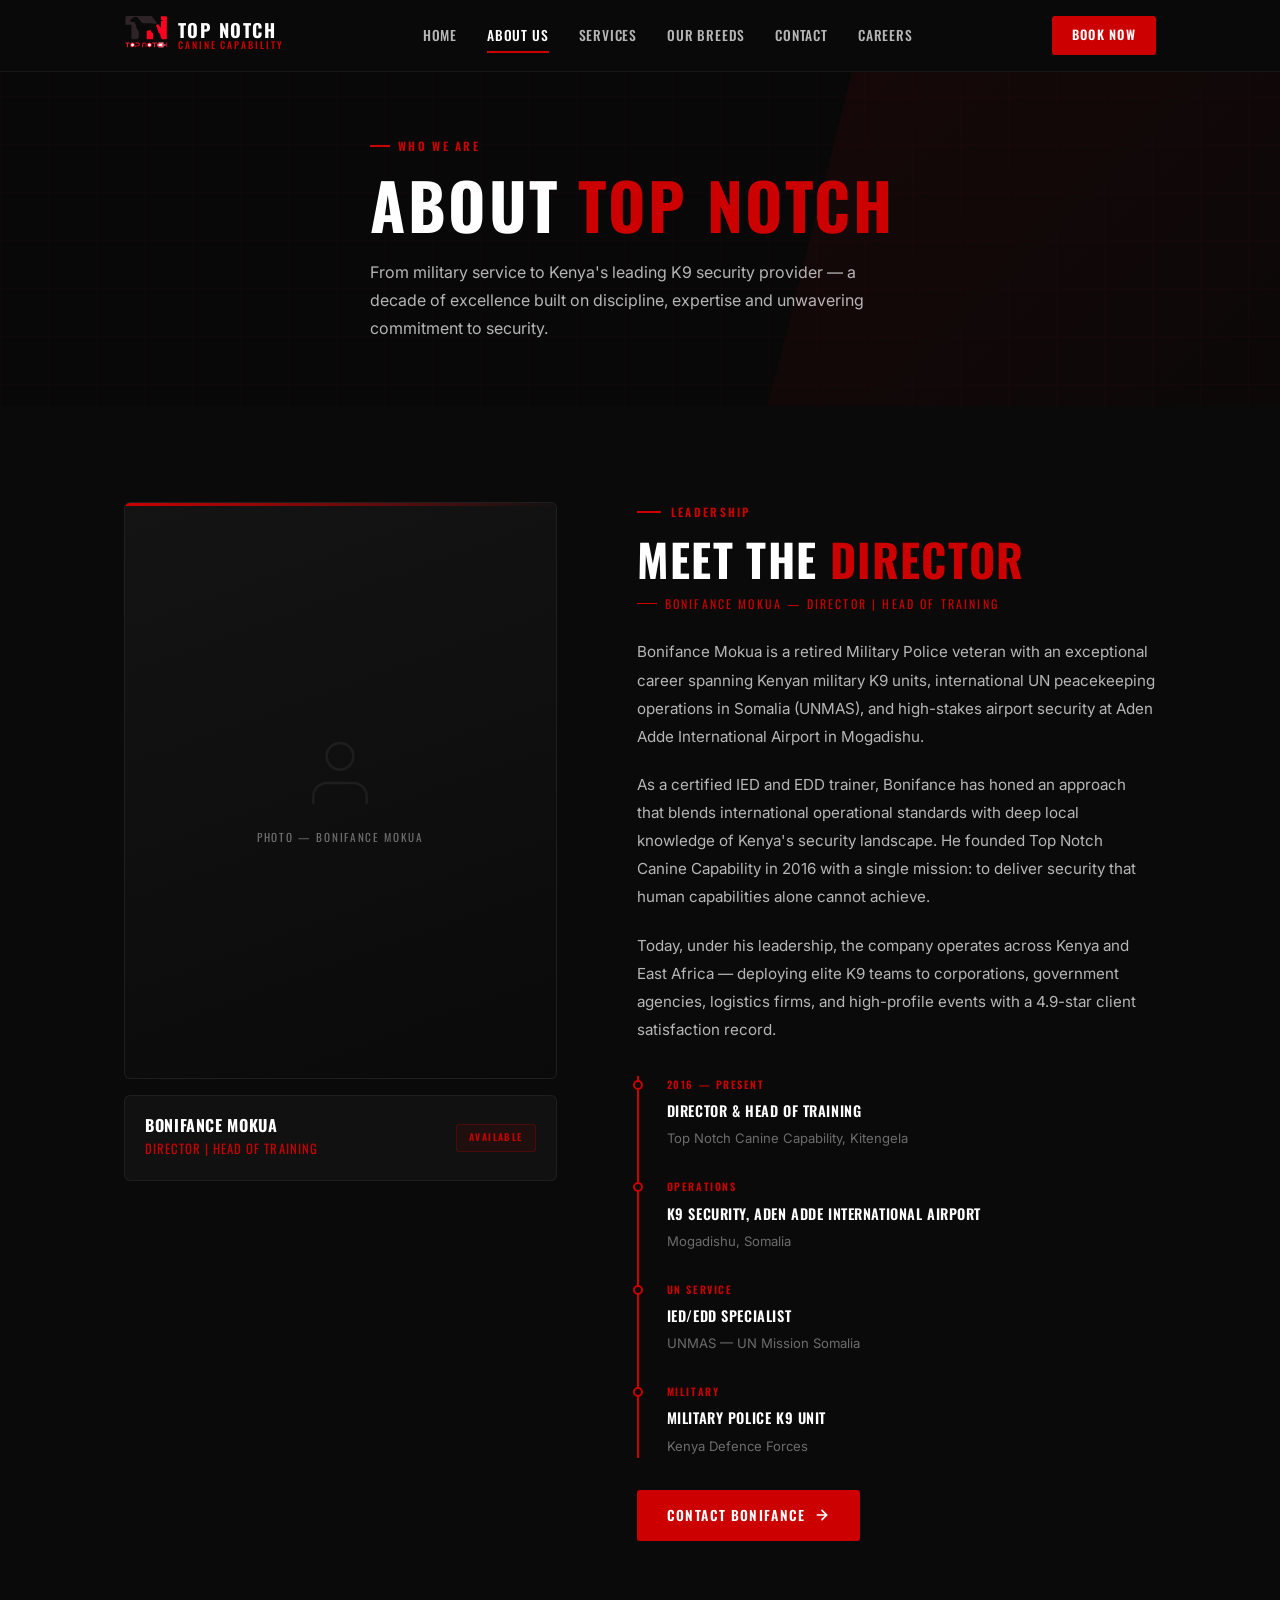
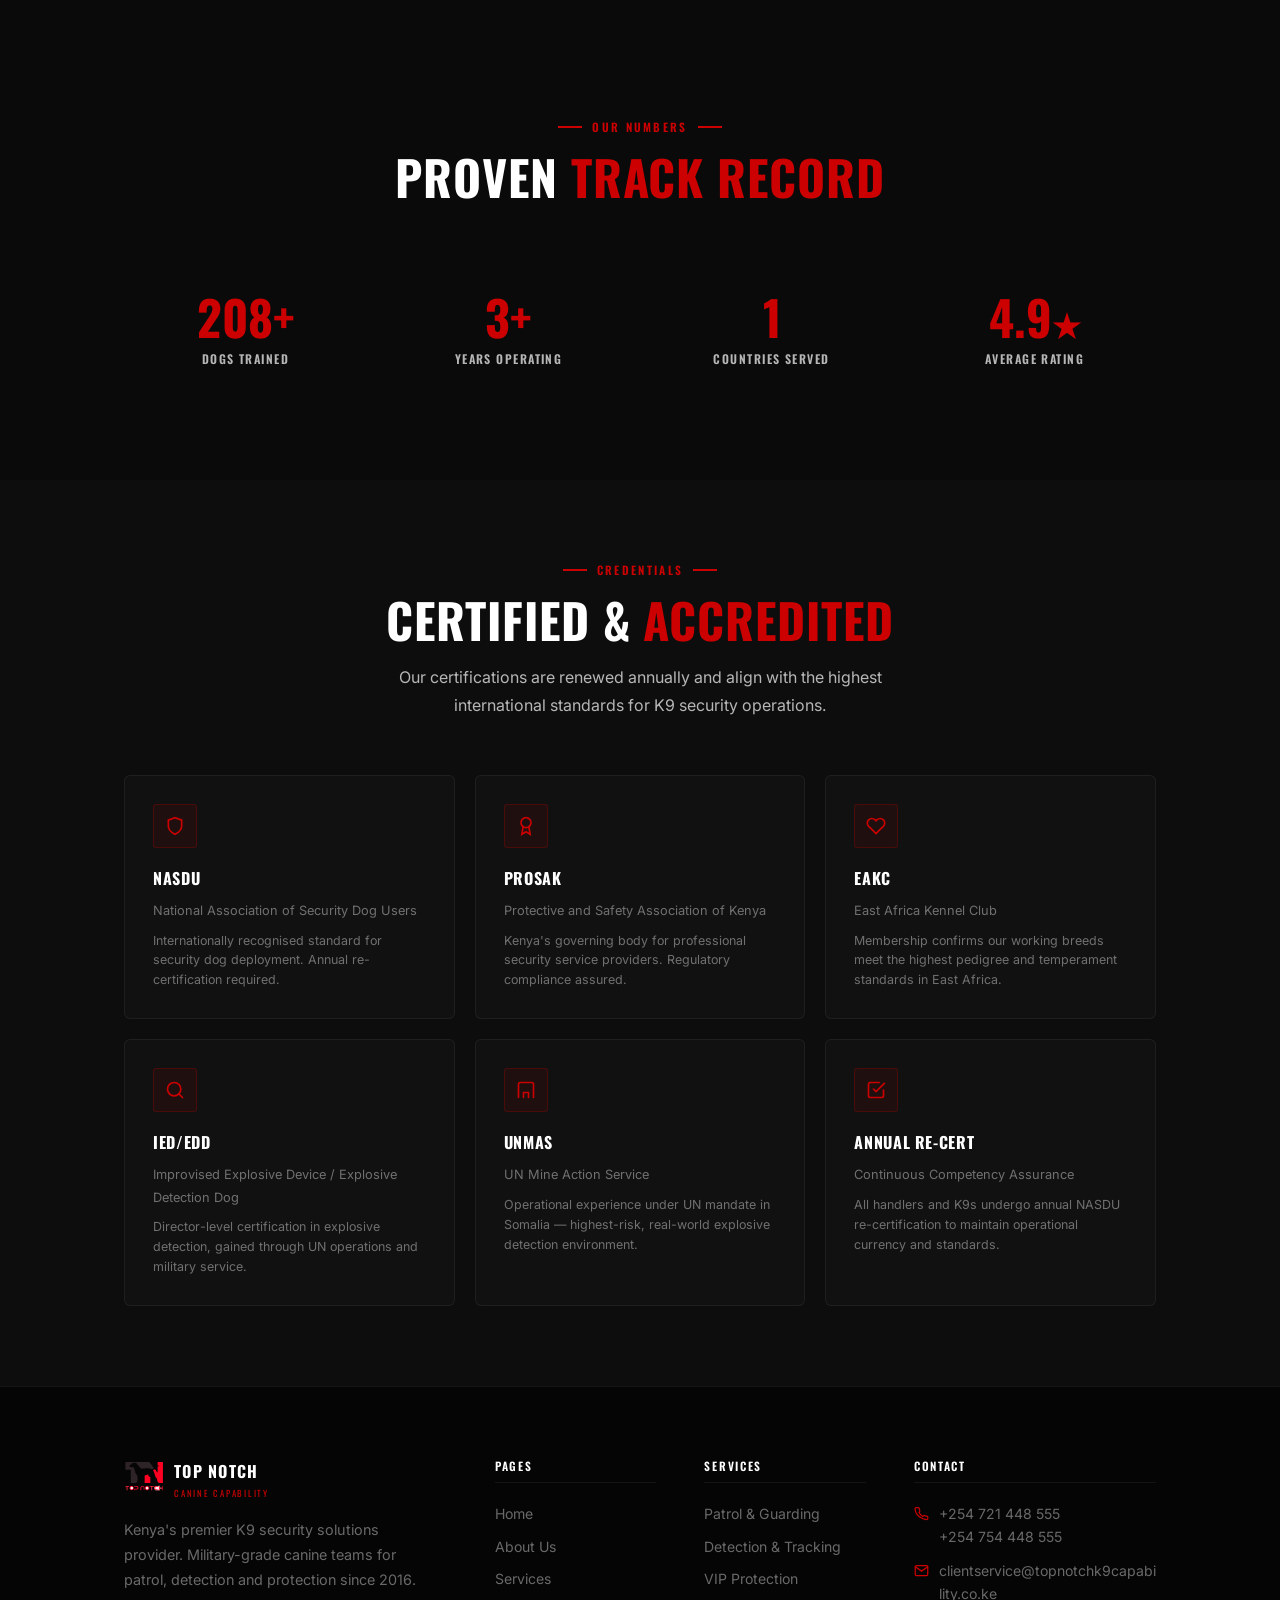
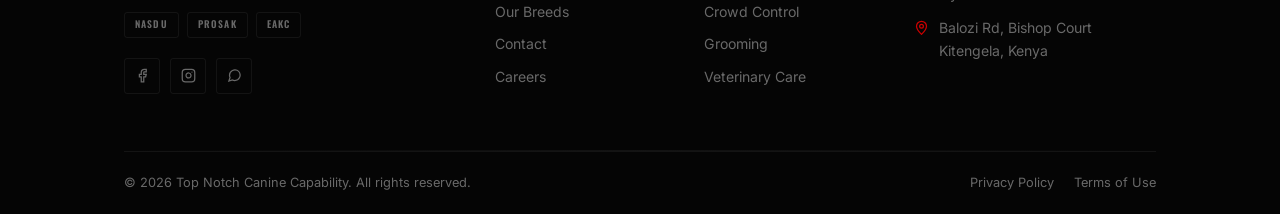
==== about.html @ b7a571bf "Replace placeholder inline SVG logo with real logo.svg across all pages Swapped the hand-drawn K9 ha" ====
<!DOCTYPE html>
<html lang="en">
<head>
  <meta charset="UTF-8"/>
  <meta name="viewport" content="width=device-width, initial-scale=1.0"/>
  <meta name="description" content="About Top Notch Canine Capability — Meet Director Bonifance Mokua, our military-grade certifications, and our journey since 2016."/>
  <title>About Us | Top Notch Canine Capability</title>
  <link rel="stylesheet" href="css/style.css"/>
  <style>
    /* ── About page styles ─────────────────── */
    .about-full { padding: 96px 0; background: var(--bg); }
    .about-full-grid { display: grid; grid-template-columns: 1fr 1.2fr; gap: 80px; align-items: start; }
    .bio-img {
      position: sticky; top: calc(var(--nav-h) + 24px);
    }
    .bio-img-frame {
      aspect-ratio: 3/4; background: var(--bg-card);
      border: 1px solid var(--white-10); border-radius: var(--radius-md);
      overflow: hidden; position: relative;
    }
    .bio-img-frame::before {
      content: '';
      position: absolute; top: 0; left: 0; right: 0; height: 3px;
      background: linear-gradient(90deg, var(--red), transparent);
    }
    .bio-img-placeholder {
      width: 100%; height: 100%;
      display: flex; flex-direction: column; align-items: center; justify-content: center;
      gap: 16px; background: linear-gradient(160deg, #141414, #0a0a0a);
    }
    .bio-img-placeholder svg { width: 80px; height: 80px; stroke: var(--white-10); }
    .bio-img-placeholder span { font-family: var(--font-heading); font-size: 0.7rem; letter-spacing: 0.15em; text-transform: uppercase; color: var(--white-40); }
    .bio-name-card {
      background: var(--bg-card); border: 1px solid var(--white-10);
      border-radius: var(--radius-md); padding: 20px; margin-top: 16px;
      display: flex; align-items: center; justify-content: space-between; gap: 12px;
    }
    .bio-name-card h3 { font-family: var(--font-heading); font-size: 1rem; font-weight: 700; letter-spacing: 0.04em; text-transform: uppercase; color: var(--white); }
    .bio-name-card p { font-size: 0.8rem; color: var(--red); margin-top: 4px; font-family: var(--font-heading); letter-spacing: 0.08em; text-transform: uppercase; }
    .bio-name-card .badge-red { font-size: 0.6rem; }

    .bio-content { space-y: 8; }
    .bio-content h2 { font-family: var(--font-heading); font-size: clamp(2rem, 3.5vw, 2.8rem); font-weight: 700; text-transform: uppercase; letter-spacing: 0.03em; color: var(--white); margin-bottom: 8px; }
    .bio-content h2 span { color: var(--red); }
    .bio-content .role { font-family: var(--font-heading); font-size: 0.75rem; letter-spacing: 0.18em; text-transform: uppercase; color: var(--red); margin-bottom: 24px; display: flex; align-items: center; gap: 8px; }
    .bio-content .role::before { content: ''; width: 20px; height: 1px; background: var(--red); display: block; }
    .bio-para { color: var(--white-70); line-height: 1.85; margin-bottom: 20px; font-size: 0.95rem; }

    .exp-timeline { margin: 32px 0; border-left: 2px solid var(--red); padding-left: 28px; }
    .exp-item { position: relative; margin-bottom: 28px; }
    .exp-item::before {
      content: '';
      position: absolute; left: -34px; top: 4px;
      width: 10px; height: 10px;
      border: 2px solid var(--red); border-radius: 50%;
      background: var(--bg);
    }
    .exp-year { font-family: var(--font-heading); font-size: 0.65rem; font-weight: 600; letter-spacing: 0.15em; text-transform: uppercase; color: var(--red); margin-bottom: 4px; }
    .exp-title { font-family: var(--font-heading); font-size: 0.9rem; font-weight: 600; letter-spacing: 0.04em; text-transform: uppercase; color: var(--white); margin-bottom: 4px; }
    .exp-org { font-size: 0.82rem; color: var(--white-40); }

    .certs-section { padding: 80px 0; background: var(--bg-alt); }
    .certs-grid { display: grid; grid-template-columns: repeat(3, 1fr); gap: 20px; }
    .cert-card {
      background: var(--bg-card); border: 1px solid var(--white-10);
      border-radius: var(--radius-md); padding: 28px;
      transition: border-color var(--transition), transform var(--transition-slow);
    }
    .cert-card:hover { border-color: var(--red-border); transform: translateY(-3px); }
    .cert-icon { width: 44px; height: 44px; background: var(--red-subtle); border: 1px solid var(--red-border); border-radius: var(--radius); display: flex; align-items: center; justify-content: center; margin-bottom: 16px; }
    .cert-icon svg { width: 20px; height: 20px; stroke: var(--red); }
    .cert-name { font-family: var(--font-heading); font-size: 1rem; font-weight: 700; letter-spacing: 0.04em; text-transform: uppercase; color: var(--white); margin-bottom: 8px; }
    .cert-full { font-size: 0.8rem; color: var(--white-40); margin-bottom: 8px; }
    .cert-note { font-size: 0.78rem; color: var(--white-40); line-height: 1.6; }

    .values-section { padding: 80px 0; background: var(--bg); }
    .values-grid { display: grid; grid-template-columns: repeat(4, 1fr); gap: 20px; }
    .value-item { text-align: center; padding: 32px 20px; }
    .value-num { font-family: var(--font-heading); font-size: 3rem; font-weight: 700; color: var(--red); line-height: 1; margin-bottom: 8px; }
    .value-label { font-family: var(--font-heading); font-size: 0.75rem; font-weight: 600; letter-spacing: 0.12em; text-transform: uppercase; color: var(--white-70); }

    @media (max-width: 1024px) {
      .about-full-grid { grid-template-columns: 1fr; gap: 40px; }
      .bio-img { position: static; max-width: 380px; }
      .about-full { padding: 64px 0; }
      .certs-section { padding: 56px 0; }
      .values-section { padding: 56px 0; }
    }
    @media (max-width: 768px) {
      .certs-grid { grid-template-columns: 1fr 1fr; gap: 14px; }
      .values-grid { grid-template-columns: 1fr 1fr; gap: 0; }
      .bio-img { max-width: 100%; }
      .exp-timeline { margin: 24px 0; }
      .bio-content h2 { font-size: clamp(1.6rem, 6vw, 2.2rem); }
    }
    @media (max-width: 640px) {
      .about-full { padding: 48px 0; }
      .certs-grid { grid-template-columns: 1fr; }
      .bio-img-frame { aspect-ratio: 4/3; }
      .bio-name-card { flex-direction: column; align-items: flex-start; gap: 8px; }
    }
    @media (max-width: 480px) {
      .values-grid { grid-template-columns: 1fr 1fr; }
      .value-num { font-size: 2.5rem; }
      .cert-card { padding: 20px; }
      .about-full { padding: 40px 0; }
      .certs-section { padding: 40px 0; }
      .values-section { padding: 40px 0; }
    }
    @media (max-width: 375px) {
      .cert-name { font-size: 0.9rem; }
      .exp-timeline { padding-left: 20px; }
      .exp-item::before { left: -27px; }
    }
  </style>
</head>
<body>

<!-- NAVBAR -->
<nav id="navbar" aria-label="Main navigation">
  <div class="nav-inner">
    <a href="index.html" class="nav-logo" aria-label="Top Notch Canine Capability — Home">
      <img src="images/logo.svg" alt="" aria-hidden="true">
      <div class="logo-text"><span class="top">TOP NOTCH</span><span class="sub">Canine Capability</span></div>
    </a>
    <ul class="nav-links" role="list">
      <li><a href="index.html">Home</a></li>
      <li><a href="about.html" class="active">About Us</a></li>
      <li><a href="services.html">Services</a></li>
      <li><a href="breeds.html">Our Breeds</a></li>
      <li><a href="contact.html">Contact</a></li>
      <li><a href="contact.html#careers">Careers</a></li>
    </ul>
    <a href="contact.html" class="nav-cta">Book Now</a>
    <button id="hamburger" class="nav-hamburger" aria-label="Toggle navigation" aria-expanded="false" aria-controls="mobile-menu"><span></span><span></span><span></span></button>
  </div>
</nav>
<nav id="mobile-menu" class="nav-mobile" aria-label="Mobile navigation">
  <a href="index.html">Home</a>
  <a href="about.html">About Us</a>
  <a href="services.html">Services</a>
  <a href="breeds.html">Our Breeds</a>
  <a href="contact.html">Contact</a>
  <a href="contact.html#careers">Careers</a>
  <a href="contact.html" class="nav-cta">Book Now</a>
</nav>

<!-- PAGE HERO -->
<section class="page-hero" aria-label="About page hero">
  <div class="hero-slash" aria-hidden="true"></div>
  <div class="container page-hero-inner">
    <p class="page-hero-label">Who We Are</p>
    <h1>About <span>Top Notch</span></h1>
    <p class="page-hero-desc">From military service to Kenya's leading K9 security provider — a decade of excellence built on discipline, expertise and unwavering commitment to security.</p>
  </div>
</section>

<!-- LEADERSHIP BIO -->
<section class="about-full" aria-label="Leadership profile">
  <div class="container">
    <div class="about-full-grid">
      <div class="bio-img reveal-left">
        <div class="bio-img-frame">
          <img src="images/founder-portrait.jpg" alt="Bonifance Mokua, Director and Head of Training — Top Notch Canine Capability" class="site-photo" loading="eager" onload="this.classList.add('loaded')" onerror="this.style.display='none'">
          <div class="bio-img-placeholder" role="img" aria-label="Bonifance Mokua, Director and Head of Training">
            <svg viewBox="0 0 24 24" fill="none" stroke-width="0.8" stroke-linecap="round"><path d="M20 21v-2a4 4 0 0 0-4-4H8a4 4 0 0 0-4 4v2"/><circle cx="12" cy="7" r="4"/></svg>
            <span>Photo — Bonifance Mokua</span>
          </div>
        </div>
        <div class="bio-name-card">
          <div>
            <h3>Bonifance Mokua</h3>
            <p>Director | Head of Training</p>
          </div>
          <span class="badge badge-red">Available</span>
        </div>
      </div>

      <div class="bio-content reveal-right">
        <p class="section-label">Leadership</p>
        <h2>Meet the <span>Director</span></h2>
        <p class="role">Bonifance Mokua — Director | Head of Training</p>

        <p class="bio-para">
          Bonifance Mokua is a retired Military Police veteran with an exceptional career spanning Kenyan military K9 units, international UN peacekeeping operations in Somalia (UNMAS), and high-stakes airport security at Aden Adde International Airport in Mogadishu.
        </p>
        <p class="bio-para">
          As a certified IED and EDD trainer, Bonifance has honed an approach that blends international operational standards with deep local knowledge of Kenya's security landscape. He founded Top Notch Canine Capability in 2016 with a single mission: to deliver security that human capabilities alone cannot achieve.
        </p>
        <p class="bio-para">
          Today, under his leadership, the company operates across Kenya and East Africa — deploying elite K9 teams to corporations, government agencies, logistics firms, and high-profile events with a 4.9-star client satisfaction record.
        </p>

        <div class="exp-timeline" aria-label="Career timeline">
          <div class="exp-item">
            <p class="exp-year">2016 — Present</p>
            <p class="exp-title">Director & Head of Training</p>
            <p class="exp-org">Top Notch Canine Capability, Kitengela</p>
          </div>
          <div class="exp-item">
            <p class="exp-year">Operations</p>
            <p class="exp-title">K9 Security, Aden Adde International Airport</p>
            <p class="exp-org">Mogadishu, Somalia</p>
          </div>
          <div class="exp-item">
            <p class="exp-year">UN Service</p>
            <p class="exp-title">IED/EDD Specialist</p>
            <p class="exp-org">UNMAS — UN Mission Somalia</p>
          </div>
          <div class="exp-item">
            <p class="exp-year">Military</p>
            <p class="exp-title">Military Police K9 Unit</p>
            <p class="exp-org">Kenya Defence Forces</p>
          </div>
        </div>

        <a href="contact.html" class="btn btn-primary">
          Contact Bonifance
          <svg width="16" height="16" viewBox="0 0 24 24" fill="none" stroke="currentColor" stroke-width="2.5" stroke-linecap="round" aria-hidden="true"><path d="M5 12h14M12 5l7 7-7 7"/></svg>
        </a>
      </div>
    </div>
  </div>
</section>

<!-- VALUES / QUICK STATS -->
<section class="values-section" aria-label="Company values">
  <div class="container">
    <div class="section-header centered reveal">
      <p class="section-label">Our Numbers</p>
      <h2 class="section-title">Proven <span>Track Record</span></h2>
    </div>
    <div class="values-grid">
      <div class="value-item reveal delay-1">
        <div class="value-num" data-count="500" data-suffix="+">500+</div>
        <div class="value-label">Dogs Trained</div>
      </div>
      <div class="value-item reveal delay-2">
        <div class="value-num" data-count="8" data-suffix="+">8+</div>
        <div class="value-label">Years Operating</div>
      </div>
      <div class="value-item reveal delay-3">
        <div class="value-num" data-count="3">3</div>
        <div class="value-label">Countries Served</div>
      </div>
      <div class="value-item reveal delay-4">
        <div class="value-num">4.9<span style="font-size:2rem;">★</span></div>
        <div class="value-label">Average Rating</div>
      </div>
    </div>
  </div>
</section>

<!-- CERTIFICATIONS -->
<section class="certs-section" aria-label="Certifications and memberships">
  <div class="container">
    <div class="section-header centered reveal">
      <p class="section-label">Credentials</p>
      <h2 class="section-title">Certified & <span>Accredited</span></h2>
      <p class="section-desc">Our certifications are renewed annually and align with the highest international standards for K9 security operations.</p>
    </div>

    <div class="certs-grid">
      <div class="cert-card reveal delay-1">
        <div class="cert-icon" aria-hidden="true"><svg viewBox="0 0 24 24" fill="none" stroke-width="2" stroke-linecap="round"><path d="M12 22s8-4 8-10V5l-8-3-8 3v7c0 6 8 10 8 10z"/></svg></div>
        <p class="cert-name">NASDU</p>
        <p class="cert-full">National Association of Security Dog Users</p>
        <p class="cert-note">Internationally recognised standard for security dog deployment. Annual re-certification required.</p>
      </div>
      <div class="cert-card reveal delay-2">
        <div class="cert-icon" aria-hidden="true"><svg viewBox="0 0 24 24" fill="none" stroke-width="2" stroke-linecap="round"><circle cx="12" cy="8" r="6"/><path d="M15.477 12.89L17 22l-5-3-5 3 1.523-9.11"/></svg></div>
        <p class="cert-name">PROSAK</p>
        <p class="cert-full">Protective and Safety Association of Kenya</p>
        <p class="cert-note">Kenya's governing body for professional security service providers. Regulatory compliance assured.</p>
      </div>
      <div class="cert-card reveal delay-3">
        <div class="cert-icon" aria-hidden="true"><svg viewBox="0 0 24 24" fill="none" stroke-width="2" stroke-linecap="round"><path d="M20.84 4.61a5.5 5.5 0 0 0-7.78 0L12 5.67l-1.06-1.06a5.5 5.5 0 0 0-7.78 7.78l1.06 1.06L12 21.23l7.78-7.78 1.06-1.06a5.5 5.5 0 0 0 0-7.78z"/></svg></div>
        <p class="cert-name">EAKC</p>
        <p class="cert-full">East Africa Kennel Club</p>
        <p class="cert-note">Membership confirms our working breeds meet the highest pedigree and temperament standards in East Africa.</p>
      </div>
      <div class="cert-card reveal delay-1">
        <div class="cert-icon" aria-hidden="true"><svg viewBox="0 0 24 24" fill="none" stroke-width="2" stroke-linecap="round"><circle cx="11" cy="11" r="8"/><line x1="21" y1="21" x2="16.65" y2="16.65"/></svg></div>
        <p class="cert-name">IED/EDD</p>
        <p class="cert-full">Improvised Explosive Device / Explosive Detection Dog</p>
        <p class="cert-note">Director-level certification in explosive detection, gained through UN operations and military service.</p>
      </div>
      <div class="cert-card reveal delay-2">
        <div class="cert-icon" aria-hidden="true"><svg viewBox="0 0 24 24" fill="none" stroke-width="2" stroke-linecap="round"><path d="M3 21V5a2 2 0 0 1 2-2h14a2 2 0 0 1 2 2v16"/><path d="M9 21v-6h6v6"/></svg></div>
        <p class="cert-name">UNMAS</p>
        <p class="cert-full">UN Mine Action Service</p>
        <p class="cert-note">Operational experience under UN mandate in Somalia — highest-risk, real-world explosive detection environment.</p>
      </div>
      <div class="cert-card reveal delay-3">
        <div class="cert-icon" aria-hidden="true"><svg viewBox="0 0 24 24" fill="none" stroke-width="2" stroke-linecap="round"><polyline points="9 11 12 14 22 4"/><path d="M21 12v7a2 2 0 0 1-2 2H5a2 2 0 0 1-2-2V5a2 2 0 0 1 2-2h11"/></svg></div>
        <p class="cert-name">Annual Re-cert</p>
        <p class="cert-full">Continuous Competency Assurance</p>
        <p class="cert-note">All handlers and K9s undergo annual NASDU re-certification to maintain operational currency and standards.</p>
      </div>
    </div>
  </div>
</section>

<!-- FOOTER -->
<footer id="footer" aria-label="Site footer">
  <div class="container">
    <div class="footer-grid">
      <div class="footer-brand">
        <div class="footer-logo">
          <img src="images/logo.svg" alt="" aria-hidden="true">
          <div class="footer-logo-text"><div class="top">TOP NOTCH</div><div class="sub">Canine Capability</div></div>
        </div>
        <p>Kenya's premier K9 security solutions provider. Military-grade canine teams for patrol, detection and protection since 2016.</p>
        <div class="footer-certs"><span class="footer-cert-badge">NASDU</span><span class="footer-cert-badge">PROSAK</span><span class="footer-cert-badge">EAKC</span></div>
        <div class="footer-socials" aria-label="Social media">
          <a href="#" class="footer-social" aria-label="Facebook"><svg viewBox="0 0 24 24" fill="none" stroke="currentColor" stroke-width="2" stroke-linecap="round" aria-hidden="true"><path d="M18 2h-3a5 5 0 0 0-5 5v3H7v4h3v8h4v-8h3l1-4h-4V7a1 1 0 0 1 1-1h3z"/></svg></a>
          <a href="#" class="footer-social" aria-label="Instagram"><svg viewBox="0 0 24 24" fill="none" stroke="currentColor" stroke-width="2" stroke-linecap="round" aria-hidden="true"><rect x="2" y="2" width="20" height="20" rx="5"/><path d="M16 11.37A4 4 0 1 1 12.63 8 4 4 0 0 1 16 11.37z"/><line x1="17.5" y1="6.5" x2="17.51" y2="6.5"/></svg></a>
          <a href="https://wa.me/254721448555" class="footer-social" aria-label="WhatsApp"><svg viewBox="0 0 24 24" fill="none" stroke="currentColor" stroke-width="2" stroke-linecap="round" aria-hidden="true"><path d="M21 11.5a8.38 8.38 0 0 1-.9 3.8 8.5 8.5 0 0 1-7.6 4.7 8.38 8.38 0 0 1-3.8-.9L3 21l1.9-5.7a8.38 8.38 0 0 1-.9-3.8 8.5 8.5 0 0 1 4.7-7.6 8.38 8.38 0 0 1 3.8-.9h.5a8.48 8.48 0 0 1 8 8v.5z"/></svg></a>
        </div>
      </div>
      <div class="footer-col"><h4>Pages</h4><ul><li><a href="index.html">Home</a></li><li><a href="about.html">About Us</a></li><li><a href="services.html">Services</a></li><li><a href="breeds.html">Our Breeds</a></li><li><a href="contact.html">Contact</a></li><li><a href="contact.html#careers">Careers</a></li></ul></div>
      <div class="footer-col"><h4>Services</h4><ul><li><a href="services.html">Patrol & Guarding</a></li><li><a href="services.html">Detection & Tracking</a></li><li><a href="services.html">VIP Protection</a></li><li><a href="services.html">Crowd Control</a></li><li><a href="services.html">Grooming</a></li><li><a href="services.html">Veterinary Care</a></li></ul></div>
      <div class="footer-col"><h4>Contact</h4>
        <div class="footer-contact-item"><svg viewBox="0 0 24 24" fill="none" stroke="currentColor" stroke-width="2" stroke-linecap="round" aria-hidden="true"><path d="M22 16.92v3a2 2 0 0 1-2.18 2 19.79 19.79 0 0 1-8.63-3.07A19.5 19.5 0 0 1 4.69 13.4 19.79 19.79 0 0 1 1.58 4.84a2 2 0 0 1 1.99-2.18h3a2 2 0 0 1 2 1.72c.13.96.36 1.9.68 2.82a2 2 0 0 1-.45 2.11L7.91 10.4a16 16 0 0 0 6.29 6.29l.91-.91a2 2 0 0 1 2.11-.45c.92.32 1.86.55 2.82.68a2 2 0 0 1 1.72 2z"/></svg><span>+254 721 448 555<br>+254 754 448 555</span></div>
        <div class="footer-contact-item"><svg viewBox="0 0 24 24" fill="none" stroke="currentColor" stroke-width="2" stroke-linecap="round" aria-hidden="true"><path d="M4 4h16c1.1 0 2 .9 2 2v12c0 1.1-.9 2-2 2H4c-1.1 0-2-.9-2-2V6c0-1.1.9-2 2-2z"/><polyline points="22,6 12,13 2,6"/></svg><a href="mailto:clientservice@topnotchk9capability.co.ke" style="color:var(--white-40); word-break:break-word;">clientservice@topnotchk9capability.co.ke</a></div>
        <div class="footer-contact-item"><svg viewBox="0 0 24 24" fill="none" stroke="currentColor" stroke-width="2" stroke-linecap="round" aria-hidden="true"><circle cx="12" cy="10" r="3"/><path d="M12 2a8 8 0 0 1 8 8c0 5.25-8 13-8 13S4 15.25 4 10a8 8 0 0 1 8-8z"/></svg><span>Balozi Rd, Bishop Court<br>Kitengela, Kenya</span></div>
      </div>
    </div>
    <div class="divider"></div>
    <div class="footer-bottom"><p>© 2026 Top Notch Canine Capability. All rights reserved.</p><div class="footer-bottom-links"><a href="#">Privacy Policy</a><a href="#">Terms of Use</a></div></div>
  </div>
</footer>

<script src="js/main.js"></script>
</body>
</html>
---- css/style.css ----
/* ═══════════════════════════════════════════════
   TOP NOTCH CANINE CAPABILITY — SHARED STYLES
   Dark Tactical Theme | Brand: Red / Black / White
═══════════════════════════════════════════════ */

@import url('https://fonts.googleapis.com/css2?family=Oswald:wght@400;500;600;700&family=Inter:wght@300;400;500;600;700&display=swap');

/* ── CSS Variables ──────────────────────────── */
:root {
  --bg:          #0A0A0A;
  --bg-card:     #111111;
  --bg-card-hover: #161616;
  --bg-alt:      #0D0D0D;
  --bg-section:  #080808;
  --red:         #CC0000;
  --red-hover:   #E60000;
  --red-dark:    #990000;
  --red-glow:    rgba(204,0,0,0.35);
  --red-subtle:  rgba(204,0,0,0.08);
  --red-border:  rgba(204,0,0,0.25);
  --white:       #FFFFFF;
  --white-90:    rgba(255,255,255,0.9);
  --white-70:    rgba(255,255,255,0.7);
  --white-40:    rgba(255,255,255,0.4);
  --white-10:    rgba(255,255,255,0.06);
  --white-05:    rgba(255,255,255,0.03);
  --navy:        #0D1B2A;
  --font-heading: 'Oswald', sans-serif;
  --font-body:    'Inter', sans-serif;
  --ease:        cubic-bezier(0.4, 0, 0.2, 1);
  --transition:  200ms cubic-bezier(0.4, 0, 0.2, 1);
  --transition-slow: 400ms cubic-bezier(0.4, 0, 0.2, 1);
  --radius:      3px;
  --radius-md:   6px;
  --container:   1200px;
  --nav-h:       72px;
}

/* ── Reset & Base ────────────────────────────── */
*, *::before, *::after { box-sizing: border-box; margin: 0; padding: 0; }

html { scroll-behavior: smooth; font-size: 16px; }

body {
  font-family: var(--font-body);
  background-color: var(--bg);
  color: var(--white);
  line-height: 1.6;
  overflow-x: hidden;
  -webkit-font-smoothing: antialiased;
}

img { max-width: 100%; display: block; }
a  { text-decoration: none; color: inherit; }
button { cursor: pointer; border: none; background: none; font-family: inherit; }
ul, ol { list-style: none; }

/* ── Typography ──────────────────────────────── */
h1, h2, h3, h4, h5 { font-family: var(--font-heading); letter-spacing: 0.03em; line-height: 1.15; }
p { color: var(--white-70); line-height: 1.75; }
.lead { font-size: 1.125rem; color: var(--white-70); }

/* ── Utility ─────────────────────────────────── */
.container { max-width: var(--container); margin: 0 auto; padding: 0 24px; }
.sr-only { position: absolute; width: 1px; height: 1px; padding: 0; margin: -1px; overflow: hidden; clip: rect(0,0,0,0); white-space: nowrap; border: 0; }

/* ── Site Photos ─────────────────────────────── */
/* Drop any image into a placeholder — it fades in when loaded,
   disappears on error so the placeholder background shows instead */
.site-photo {
  position: absolute;
  inset: 0;
  width: 100%;
  height: 100%;
  object-fit: cover;
  z-index: 1;
  opacity: 0;
  transition: opacity 0.5s ease;
  border-radius: inherit;
}
.site-photo.loaded { opacity: 1; }

/* Overlay labels / numbers always sit above photos */
.service-num,
.breed-rank,
.breed-img-label,
.bio-img-frame::before { z-index: 2; }

/* ── Reduced Motion ──────────────────────────── */
@media (prefers-reduced-motion: reduce) {
  *, *::before, *::after {
    animation-duration: 0.01ms !important;
    transition-duration: 0.01ms !important;
  }
  html { scroll-behavior: auto; }
}

/* ═══════════════════════════════════════════════
   NAVBAR
═══════════════════════════════════════════════ */
#navbar {
  position: fixed;
  top: 0; left: 0; right: 0;
  height: var(--nav-h);
  background: rgba(10,10,10,0.97);
  border-bottom: 1px solid var(--white-10);
  backdrop-filter: blur(12px);
  -webkit-backdrop-filter: blur(12px);
  z-index: 1000;
  transition: background var(--transition), border-color var(--transition);
}
#navbar.scrolled {
  background: rgba(8,8,8,0.99);
  border-bottom-color: var(--red-border);
}

.nav-inner {
  display: flex;
  align-items: center;
  justify-content: space-between;
  height: 100%;
  max-width: var(--container);
  margin: 0 auto;
  padding: 0 24px;
}

/* Logo */
.nav-logo {
  display: flex;
  align-items: center;
  gap: 10px;
  text-decoration: none;
}
.nav-logo svg, .nav-logo img { width: 44px; height: 44px; flex-shrink: 0; }
.logo-text { display: flex; flex-direction: column; line-height: 1; }
.logo-text .top { font-family: var(--font-heading); font-size: 1.15rem; font-weight: 700; color: var(--white); letter-spacing: 0.08em; }
.logo-text .sub { font-family: var(--font-heading); font-size: 0.6rem; font-weight: 500; color: var(--red); letter-spacing: 0.2em; text-transform: uppercase; margin-top: 2px; }

/* Nav links */
.nav-links {
  display: flex;
  align-items: center;
  gap: 2px;
}
.nav-links a {
  font-family: var(--font-heading);
  font-size: 0.85rem;
  font-weight: 500;
  letter-spacing: 0.06em;
  text-transform: uppercase;
  color: var(--white-70);
  padding: 6px 14px;
  border-radius: var(--radius);
  transition: color var(--transition), background var(--transition);
  position: relative;
}
.nav-links a::after {
  content: '';
  position: absolute;
  bottom: -2px; left: 14px; right: 14px;
  height: 2px;
  background: var(--red);
  transform: scaleX(0);
  transform-origin: left;
  transition: transform 200ms var(--ease);
}
.nav-links a:hover { color: var(--white); }
.nav-links a:hover::after, .nav-links a.active::after { transform: scaleX(1); }
.nav-links a.active { color: var(--white); }
.nav-links a:focus-visible { outline: 2px solid var(--red); outline-offset: 3px; }

/* Nav CTA button */
.nav-cta {
  font-family: var(--font-heading);
  font-size: 0.8rem;
  font-weight: 600;
  letter-spacing: 0.1em;
  text-transform: uppercase;
  background: var(--red);
  color: var(--white);
  padding: 9px 20px;
  border-radius: var(--radius);
  transition: background var(--transition), box-shadow var(--transition), transform var(--transition);
}
.nav-cta:hover {
  background: var(--red-hover);
  box-shadow: 0 0 20px var(--red-glow);
  transform: translateY(-1px);
}
.nav-cta:active { transform: translateY(0); }
.nav-cta:focus-visible { outline: 2px solid var(--white); outline-offset: 3px; }

/* Hamburger */
.nav-hamburger {
  display: none;
  flex-direction: column;
  justify-content: center;
  gap: 5px;
  width: 40px; height: 40px;
  padding: 6px;
  border-radius: var(--radius);
  border: 1px solid var(--white-10);
  transition: border-color var(--transition);
}
.nav-hamburger:hover { border-color: var(--red); }
.nav-hamburger:focus-visible { outline: 2px solid var(--red); }
.nav-hamburger span {
  display: block; height: 2px; background: var(--white);
  border-radius: 2px;
  transition: transform var(--transition), opacity var(--transition);
}
.nav-hamburger.open span:nth-child(1) { transform: translateY(7px) rotate(45deg); }
.nav-hamburger.open span:nth-child(2) { opacity: 0; }
.nav-hamburger.open span:nth-child(3) { transform: translateY(-7px) rotate(-45deg); }

/* Mobile menu */
.nav-mobile {
  display: none;
  flex-direction: column;
  position: fixed;
  top: var(--nav-h); left: 0; right: 0;
  background: rgba(10,10,10,0.99);
  border-bottom: 1px solid var(--red-border);
  padding: 16px 24px 24px;
  z-index: 999;
}
.nav-mobile.open { display: flex; }
.nav-mobile a {
  font-family: var(--font-heading);
  font-size: 1rem;
  font-weight: 500;
  letter-spacing: 0.08em;
  text-transform: uppercase;
  color: var(--white-70);
  padding: 12px 0;
  border-bottom: 1px solid var(--white-10);
  transition: color var(--transition), padding-left var(--transition);
}
.nav-mobile a:hover { color: var(--white); padding-left: 8px; }
.nav-mobile .nav-cta { margin-top: 12px; width: 100%; text-align: center; border: none; }

/* ═══════════════════════════════════════════════
   BUTTONS
═══════════════════════════════════════════════ */
.btn {
  display: inline-flex;
  align-items: center;
  gap: 8px;
  font-family: var(--font-heading);
  font-size: 0.85rem;
  font-weight: 600;
  letter-spacing: 0.1em;
  text-transform: uppercase;
  border-radius: var(--radius);
  padding: 13px 28px;
  transition: all var(--transition);
  cursor: pointer;
  white-space: nowrap;
  text-decoration: none;
}
.btn:focus-visible { outline: 2px solid var(--red); outline-offset: 3px; }

.btn-primary {
  background: var(--red);
  color: var(--white);
  border: 2px solid var(--red);
}
.btn-primary:hover {
  background: var(--red-hover);
  border-color: var(--red-hover);
  box-shadow: 0 0 28px var(--red-glow), 0 4px 16px rgba(0,0,0,0.4);
  transform: translateY(-2px);
}
.btn-primary:active { transform: translateY(0); box-shadow: none; }

.btn-outline {
  background: transparent;
  color: var(--white);
  border: 2px solid var(--white-40);
}
.btn-outline:hover {
  border-color: var(--white);
  background: var(--white-10);
  transform: translateY(-2px);
}
.btn-outline:active { transform: translateY(0); }

.btn-red-outline {
  background: transparent;
  color: var(--red);
  border: 2px solid var(--red);
}
.btn-red-outline:hover {
  background: var(--red);
  color: var(--white);
  box-shadow: 0 0 20px var(--red-glow);
  transform: translateY(-2px);
}

.btn svg { flex-shrink: 0; transition: transform var(--transition); }
.btn:hover svg { transform: translateX(3px); }

/* ═══════════════════════════════════════════════
   BADGES & LABELS
═══════════════════════════════════════════════ */
.badge {
  display: inline-flex;
  align-items: center;
  gap: 6px;
  font-family: var(--font-heading);
  font-size: 0.7rem;
  font-weight: 600;
  letter-spacing: 0.15em;
  text-transform: uppercase;
  padding: 5px 12px;
  border-radius: var(--radius);
  border: 1px solid;
}
.badge-red {
  color: var(--red);
  border-color: var(--red-border);
  background: var(--red-subtle);
}
.badge-white {
  color: var(--white-70);
  border-color: var(--white-10);
  background: var(--white-05);
}

/* ═══════════════════════════════════════════════
   SECTION HEADINGS
═══════════════════════════════════════════════ */
.section-header { margin-bottom: 56px; }
.section-header.centered { text-align: center; }

.section-label {
  font-family: var(--font-heading);
  font-size: 0.72rem;
  font-weight: 600;
  letter-spacing: 0.2em;
  text-transform: uppercase;
  color: var(--red);
  margin-bottom: 12px;
  display: flex;
  align-items: center;
  gap: 10px;
}
.section-label::before {
  content: '';
  display: block;
  width: 24px; height: 2px;
  background: var(--red);
  flex-shrink: 0;
}
.section-header.centered .section-label {
  justify-content: center;
}
.section-header.centered .section-label::before,
.section-header.centered .section-label::after {
  content: '';
  display: block;
  width: 24px; height: 2px;
  background: var(--red);
  flex-shrink: 0;
}

.section-title {
  font-family: var(--font-heading);
  font-size: clamp(2rem, 4vw, 3rem);
  font-weight: 700;
  color: var(--white);
  letter-spacing: 0.02em;
  text-transform: uppercase;
}
.section-title span { color: var(--red); }

.section-desc {
  margin-top: 16px;
  max-width: 560px;
  color: var(--white-70);
  font-size: 1rem;
  line-height: 1.75;
}
.section-header.centered .section-desc { margin: 16px auto 0; }

/* ═══════════════════════════════════════════════
   CARDS
═══════════════════════════════════════════════ */
.card {
  background: var(--bg-card);
  border: 1px solid var(--white-10);
  border-radius: var(--radius-md);
  padding: 32px;
  transition: border-color var(--transition), background var(--transition), transform var(--transition-slow), box-shadow var(--transition);
  position: relative;
  overflow: hidden;
}
.card::before {
  content: '';
  position: absolute;
  top: 0; left: 0;
  width: 3px; height: 0;
  background: var(--red);
  transition: height var(--transition-slow);
}
.card:hover { border-color: var(--red-border); background: var(--bg-card-hover); transform: translateY(-4px); box-shadow: 0 16px 40px rgba(0,0,0,0.4), 0 0 0 1px var(--red-border); }
.card:hover::before { height: 100%; }

.card-icon {
  width: 48px; height: 48px;
  background: var(--red-subtle);
  border: 1px solid var(--red-border);
  border-radius: var(--radius);
  display: flex;
  align-items: center;
  justify-content: center;
  margin-bottom: 20px;
  transition: background var(--transition), border-color var(--transition);
}
.card:hover .card-icon { background: var(--red); border-color: var(--red); }
.card:hover .card-icon svg { stroke: var(--white); }
.card-icon svg { width: 22px; height: 22px; stroke: var(--red); transition: stroke var(--transition); }

.card-title {
  font-family: var(--font-heading);
  font-size: 1.15rem;
  font-weight: 600;
  letter-spacing: 0.04em;
  text-transform: uppercase;
  color: var(--white);
  margin-bottom: 12px;
}
.card-text { font-size: 0.9rem; color: var(--white-70); line-height: 1.75; }

.card-link {
  display: inline-flex;
  align-items: center;
  gap: 6px;
  margin-top: 20px;
  font-family: var(--font-heading);
  font-size: 0.75rem;
  font-weight: 600;
  letter-spacing: 0.1em;
  text-transform: uppercase;
  color: var(--red);
  transition: gap var(--transition), color var(--transition);
  cursor: pointer;
}
.card-link:hover { gap: 10px; color: var(--red-hover); }
.card-link svg { width: 14px; height: 14px; flex-shrink: 0; }

/* ═══════════════════════════════════════════════
   DIVIDERS & DECORATIVE
═══════════════════════════════════════════════ */
.red-line { width: 48px; height: 3px; background: var(--red); display: block; margin-bottom: 20px; }
.red-line.center { margin: 0 auto 20px; }

.divider {
  height: 1px;
  background: linear-gradient(90deg, transparent, var(--white-10), transparent);
  margin: 0;
}

/* Corner accent */
.corner-accent::after {
  content: '';
  position: absolute;
  top: 0; right: 0;
  width: 60px; height: 60px;
  background: linear-gradient(225deg, var(--red-subtle) 0%, transparent 60%);
  pointer-events: none;
}

/* Dot grid overlay */
.dot-grid {
  background-image: radial-gradient(circle, rgba(255,255,255,0.06) 1px, transparent 1px);
  background-size: 28px 28px;
}

/* Tactical line overlay */
.tac-grid {
  background-image:
    linear-gradient(rgba(204,0,0,0.04) 1px, transparent 1px),
    linear-gradient(90deg, rgba(204,0,0,0.04) 1px, transparent 1px);
  background-size: 48px 48px;
}

/* ═══════════════════════════════════════════════
   SCROLL REVEAL ANIMATIONS
═══════════════════════════════════════════════ */
.reveal {
  opacity: 0;
  transform: translateY(28px);
  transition: opacity 600ms var(--ease), transform 600ms var(--ease);
}
.reveal.visible { opacity: 1; transform: translateY(0); }

.reveal-left {
  opacity: 0;
  transform: translateX(-28px);
  transition: opacity 600ms var(--ease), transform 600ms var(--ease);
}
.reveal-left.visible { opacity: 1; transform: translateX(0); }

.reveal-right {
  opacity: 0;
  transform: translateX(28px);
  transition: opacity 600ms var(--ease), transform 600ms var(--ease);
}
.reveal-right.visible { opacity: 1; transform: translateX(0); }

.delay-1 { transition-delay: 100ms; }
.delay-2 { transition-delay: 200ms; }
.delay-3 { transition-delay: 300ms; }
.delay-4 { transition-delay: 400ms; }
.delay-5 { transition-delay: 500ms; }

/* ═══════════════════════════════════════════════
   HERO (shared base)
═══════════════════════════════════════════════ */
.page-hero {
  min-height: 380px;
  padding: calc(var(--nav-h) + 64px) 0 64px;
  background: var(--bg-section);
  position: relative;
  overflow: hidden;
  display: flex;
  align-items: center;
}
.page-hero::after {
  content: '';
  position: absolute;
  inset: 0;
  background-image:
    linear-gradient(rgba(204,0,0,0.03) 1px, transparent 1px),
    linear-gradient(90deg, rgba(204,0,0,0.03) 1px, transparent 1px);
  background-size: 48px 48px;
  pointer-events: none;
}
.page-hero-inner { position: relative; z-index: 1; }
.page-hero-label { font-family: var(--font-heading); font-size: 0.72rem; font-weight: 600; letter-spacing: 0.2em; text-transform: uppercase; color: var(--red); margin-bottom: 12px; display: flex; align-items: center; gap: 8px; }
.page-hero-label::before { content: ''; width: 20px; height: 2px; background: var(--red); display: block; }
.page-hero h1 { font-family: var(--font-heading); font-size: clamp(2.5rem, 5vw, 4rem); font-weight: 700; letter-spacing: 0.04em; text-transform: uppercase; color: var(--white); }
.page-hero h1 span { color: var(--red); }
.page-hero-desc { margin-top: 16px; max-width: 540px; color: var(--white-70); font-size: 1rem; }

/* Red slash accent on page hero */
.page-hero .hero-slash {
  position: absolute;
  top: 0; right: 0;
  width: 40%;
  height: 100%;
  clip-path: polygon(20% 0, 100% 0, 100% 100%, 0% 100%);
  background: linear-gradient(135deg, rgba(204,0,0,0.08) 0%, rgba(204,0,0,0.02) 100%);
  pointer-events: none;
}

/* ═══════════════════════════════════════════════
   STATS BAR
═══════════════════════════════════════════════ */
.stats-bar {
  background: var(--bg-card);
  border-top: 1px solid var(--white-10);
  border-bottom: 1px solid var(--white-10);
  padding: 40px 0;
}
.stats-grid {
  display: grid;
  grid-template-columns: repeat(4, 1fr);
  gap: 1px;
  background: var(--white-10);
}
.stat-item {
  background: var(--bg-card);
  padding: 32px 24px;
  text-align: center;
  position: relative;
}
.stat-number {
  font-family: var(--font-heading);
  font-size: clamp(2.5rem, 4vw, 3.5rem);
  font-weight: 700;
  color: var(--white);
  letter-spacing: -0.01em;
  line-height: 1;
}
.stat-number .suffix { color: var(--red); }
.stat-label {
  font-family: var(--font-heading);
  font-size: 0.72rem;
  font-weight: 500;
  letter-spacing: 0.12em;
  text-transform: uppercase;
  color: var(--white-40);
  margin-top: 8px;
}

/* ═══════════════════════════════════════════════
   FOOTER
═══════════════════════════════════════════════ */
#footer {
  background: #050505;
  border-top: 1px solid var(--white-10);
  padding: 72px 0 0;
}
.footer-grid {
  display: grid;
  grid-template-columns: 2fr 1fr 1fr 1.5fr;
  gap: 48px;
  padding-bottom: 56px;
}
.footer-brand p { font-size: 0.9rem; color: var(--white-40); line-height: 1.75; margin-top: 16px; max-width: 300px; }
.footer-logo { display: flex; align-items: center; gap: 10px; margin-bottom: 4px; }
.footer-logo svg, .footer-logo img { width: 40px; height: 40px; }
.footer-logo-text .top { font-family: var(--font-heading); font-size: 1rem; font-weight: 700; letter-spacing: 0.08em; color: var(--white); }
.footer-logo-text .sub { font-family: var(--font-heading); font-size: 0.55rem; letter-spacing: 0.2em; color: var(--red); text-transform: uppercase; margin-top: 2px; }

.footer-socials { display: flex; gap: 10px; margin-top: 20px; }
.footer-social {
  width: 36px; height: 36px;
  border-radius: var(--radius);
  border: 1px solid var(--white-10);
  display: flex; align-items: center; justify-content: center;
  color: var(--white-40);
  transition: border-color var(--transition), color var(--transition), background var(--transition);
  cursor: pointer;
}
.footer-social:hover { border-color: var(--red); color: var(--red); background: var(--red-subtle); }
.footer-social:focus-visible { outline: 2px solid var(--red); outline-offset: 2px; }
.footer-social svg { width: 15px; height: 15px; }

.footer-col h4 {
  font-family: var(--font-heading);
  font-size: 0.72rem;
  font-weight: 600;
  letter-spacing: 0.15em;
  text-transform: uppercase;
  color: var(--white);
  margin-bottom: 20px;
  padding-bottom: 10px;
  border-bottom: 1px solid var(--white-10);
}
.footer-col ul { display: flex; flex-direction: column; gap: 10px; }
.footer-col a {
  font-size: 0.88rem;
  color: var(--white-40);
  transition: color var(--transition), padding-left var(--transition);
  display: block;
  cursor: pointer;
}
.footer-col a:hover { color: var(--white); padding-left: 6px; }

.footer-contact-item {
  display: flex; align-items: flex-start; gap: 10px;
  font-size: 0.88rem; color: var(--white-40);
  margin-bottom: 12px;
}
.footer-contact-item svg { width: 15px; height: 15px; flex-shrink: 0; margin-top: 3px; stroke: var(--red); }

.footer-bottom {
  border-top: 1px solid var(--white-10);
  padding: 20px 0;
  display: flex;
  align-items: center;
  justify-content: space-between;
  flex-wrap: wrap;
  gap: 12px;
}
.footer-bottom p { font-size: 0.8rem; color: var(--white-40); }
.footer-bottom-links { display: flex; gap: 20px; }
.footer-bottom-links a { font-size: 0.8rem; color: var(--white-40); transition: color var(--transition); cursor: pointer; }
.footer-bottom-links a:hover { color: var(--white); }
.footer-certs { display: flex; align-items: center; gap: 8px; flex-wrap: wrap; margin-top: 20px; }
.footer-cert-badge {
  font-family: var(--font-heading);
  font-size: 0.6rem;
  font-weight: 600;
  letter-spacing: 0.12em;
  padding: 4px 10px;
  border: 1px solid var(--white-10);
  border-radius: var(--radius);
  color: var(--white-40);
  text-transform: uppercase;
}

/* ═══════════════════════════════════════════════
   RESPONSIVE — Full breakpoint coverage
   1280 → laptop | 1024 → tablet | 768 → tablet-p
   640 → large mobile | 480 → mobile | 375 → small
═══════════════════════════════════════════════ */

/* ── 1280px: Large laptop ──────────────────── */
@media (max-width: 1280px) {
  :root { --container: 1080px; }
}

/* ── 1024px: Tablet / small laptop ─────────── */
@media (max-width: 1024px) {
  .footer-grid { grid-template-columns: 1fr 1fr; }
  .footer-brand { grid-column: 1 / -1; }

  .section-header { margin-bottom: 40px; }

  .page-hero { min-height: 320px; }
}

/* ── 768px: Tablet portrait ─────────────────── */
@media (max-width: 768px) {
  :root { --nav-h: 64px; }

  .nav-links, .nav-cta { display: none; }
  .nav-hamburger { display: flex; }

  .stats-grid { grid-template-columns: repeat(2, 1fr); }
  .footer-grid { grid-template-columns: 1fr; }

  .section-header { margin-bottom: 32px; }
  .section-title { font-size: clamp(1.6rem, 5vw, 2.4rem); }

  .card { padding: 24px; }

  .page-hero { min-height: 260px; padding: calc(var(--nav-h) + 40px) 0 48px; }
  .page-hero h1 { font-size: clamp(2rem, 6vw, 3rem); }

  .stat-item { padding: 24px 16px; }

  .footer-bottom { flex-direction: column; align-items: flex-start; gap: 8px; }
}

/* ── 640px: Large phones ────────────────────── */
@media (max-width: 640px) {
  .container { padding: 0 20px; }

  .btn { padding: 11px 22px; font-size: 0.8rem; white-space: normal; text-align: center; }

  .stats-grid { grid-template-columns: 1fr 1fr; }

  .footer-grid { grid-template-columns: 1fr; gap: 28px; }
  .footer-col ul { gap: 8px; }
  .footer-bottom-links { gap: 16px; }

  .card { padding: 20px; }
  .card-title { font-size: 1rem; }
}

/* ── 480px: Standard mobile ─────────────────── */
@media (max-width: 480px) {
  :root { --nav-h: 60px; }
  .container { padding: 0 16px; }

  .nav-logo svg { width: 36px; height: 36px; }
  .logo-text .top { font-size: 0.95rem; }
  .logo-text .sub { font-size: 0.52rem; letter-spacing: 0.12em; }

  .stats-grid { grid-template-columns: 1fr 1fr; gap: 1px; }
  .stat-item { padding: 20px 12px; }
  .stat-number { font-size: clamp(1.8rem, 8vw, 2.5rem); }

  .section-header { margin-bottom: 28px; }
  .section-title { font-size: clamp(1.5rem, 6vw, 2rem); }
  .section-desc { font-size: 0.9rem; }

  .page-hero { padding: calc(var(--nav-h) + 32px) 0 40px; }
  .page-hero h1 { font-size: clamp(1.8rem, 7vw, 2.5rem); }
  .page-hero-desc { font-size: 0.88rem; }

  .card { padding: 18px; }

  .badge { font-size: 0.62rem; padding: 4px 10px; }

  #footer { padding: 48px 0 0; }
  .footer-grid { gap: 24px; padding-bottom: 36px; }
}

/* ── 375px: Small phones (iPhone SE, etc.) ── */
@media (max-width: 375px) {
  .container { padding: 0 14px; }

  .nav-inner { padding: 0 14px; }
  .logo-text .top { font-size: 0.85rem; }
  .logo-text .sub { display: none; }

  .btn { padding: 10px 18px; font-size: 0.75rem; }

  .stat-item { padding: 16px 8px; }
  .stat-number { font-size: 1.6rem; }
  .stat-label { font-size: 0.62rem; letter-spacing: 0.08em; }

  .card { padding: 16px; }
  .card-icon { width: 40px; height: 40px; }

  .section-title { font-size: 1.4rem; }
}
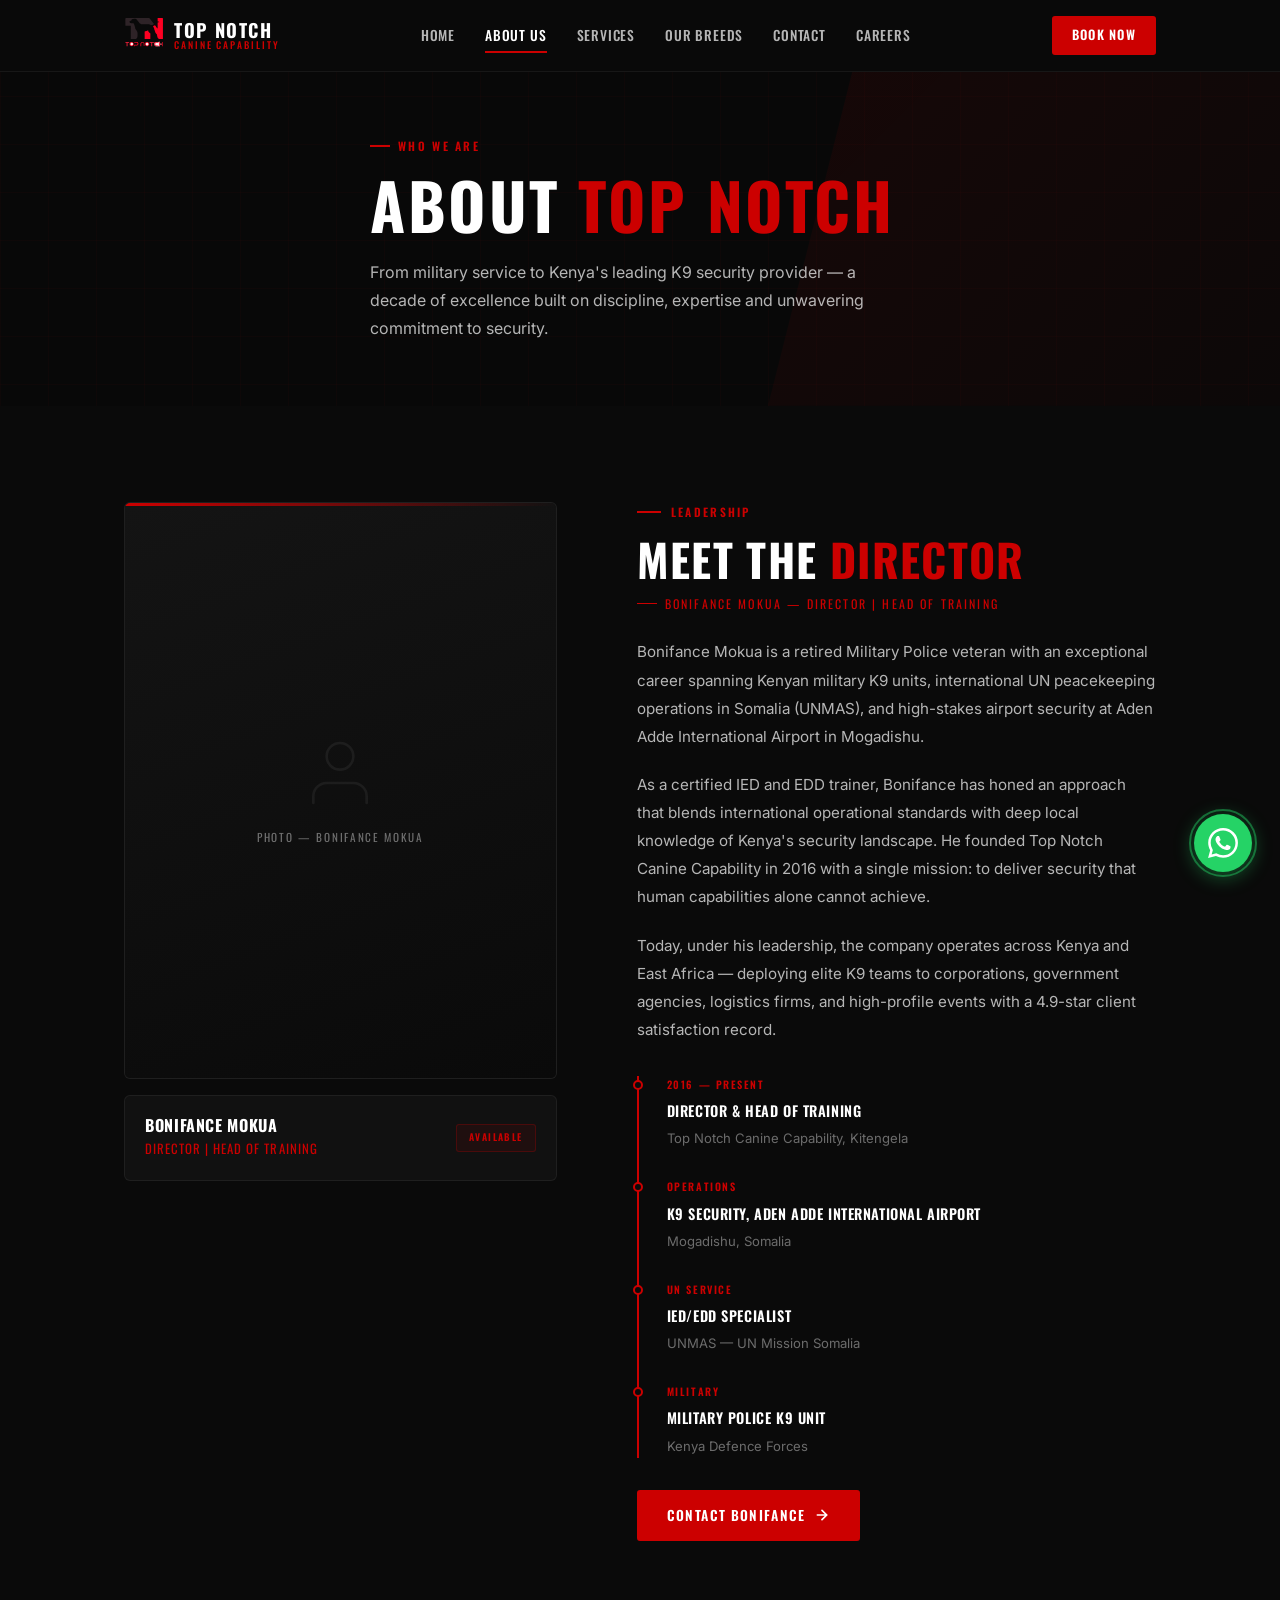
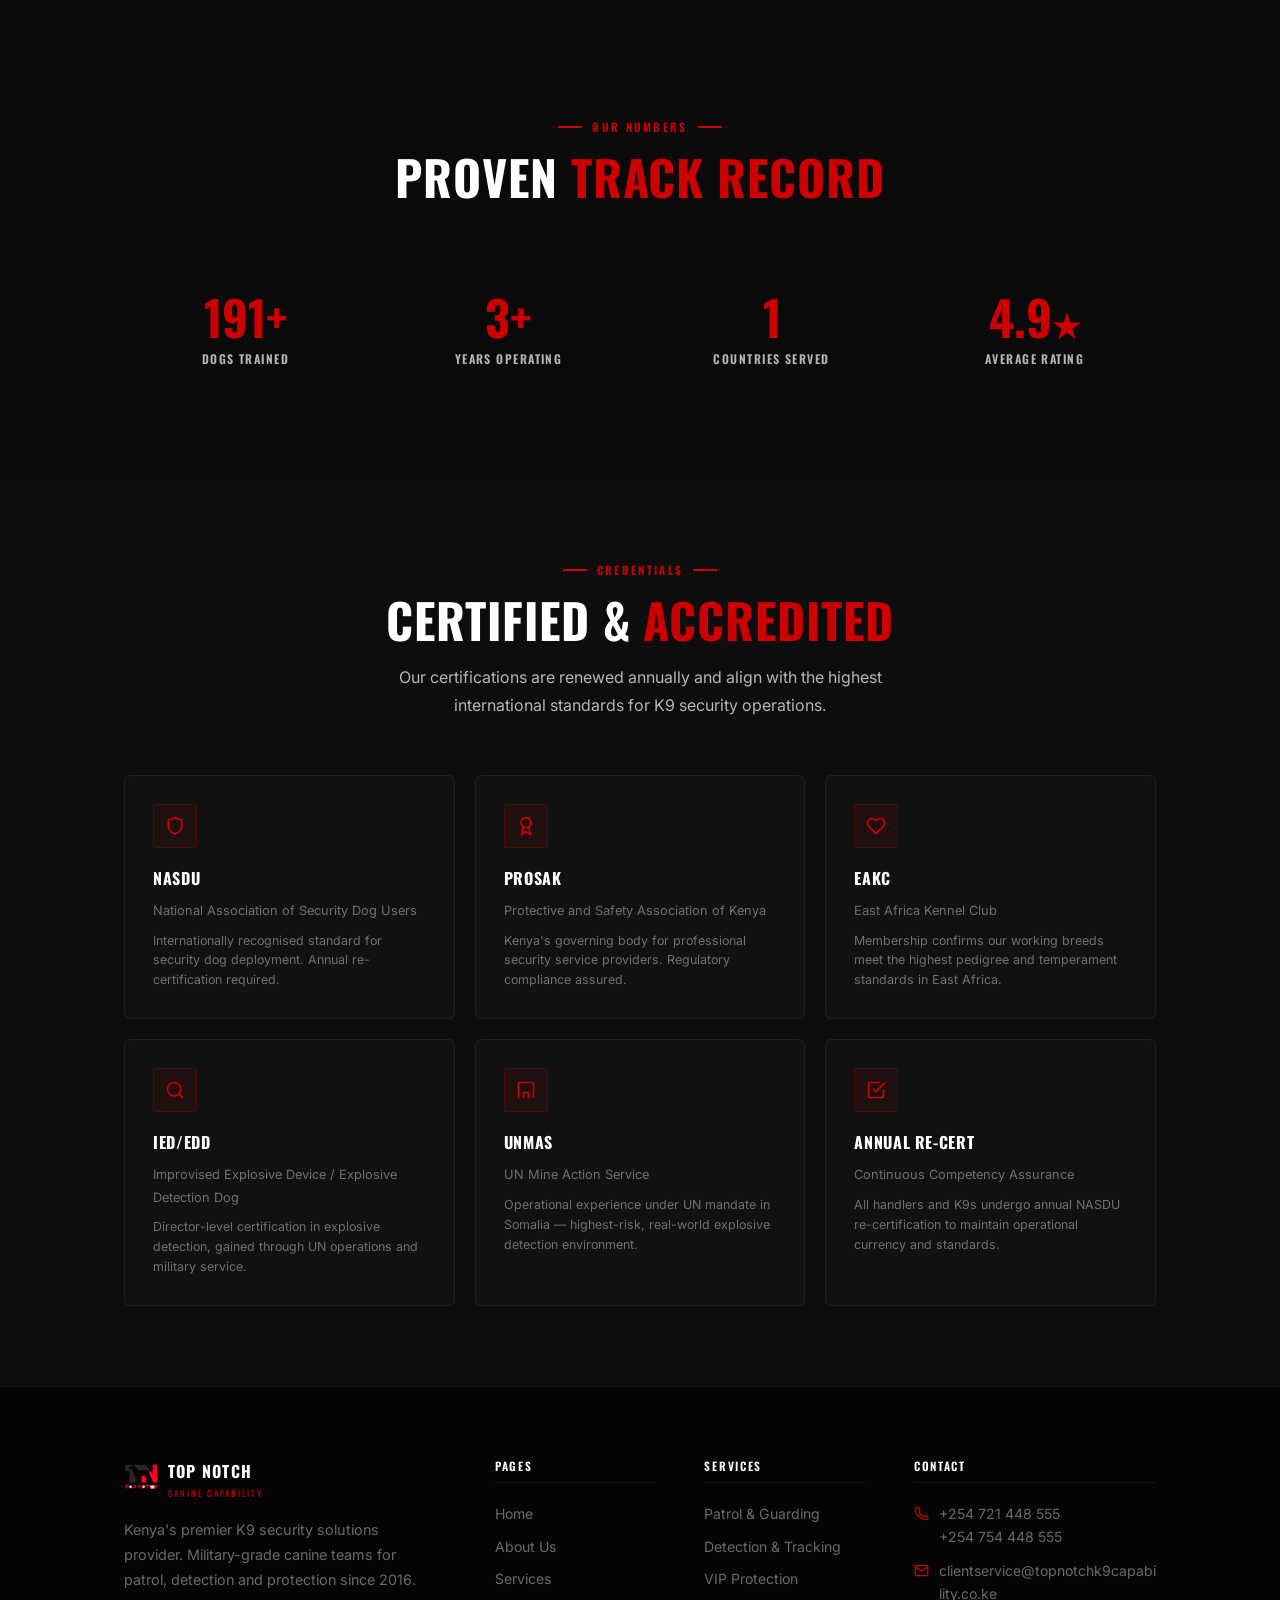
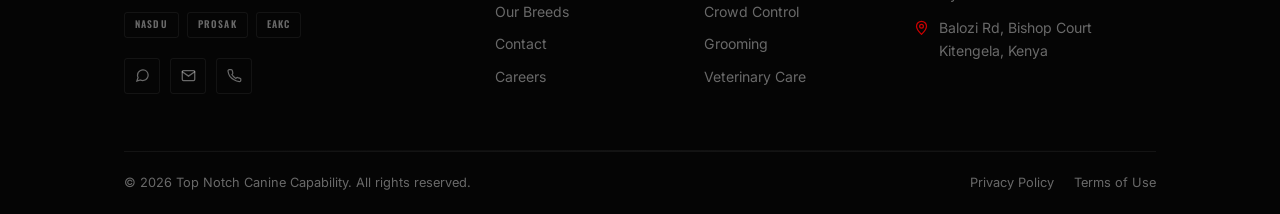
==== commit e738d7ec: "Add floating WhatsApp button, FAQ, video section, SEO tags, and legal pages - Floating WhatsApp butt" ====
--- a/about.html
+++ b/about.html
@@ -313,9 +313,9 @@
         <p>Kenya's premier K9 security solutions provider. Military-grade canine teams for patrol, detection and protection since 2016.</p>
         <div class="footer-certs"><span class="footer-cert-badge">NASDU</span><span class="footer-cert-badge">PROSAK</span><span class="footer-cert-badge">EAKC</span></div>
         <div class="footer-socials" aria-label="Social media">
-          <a href="#" class="footer-social" aria-label="Facebook"><svg viewBox="0 0 24 24" fill="none" stroke="currentColor" stroke-width="2" stroke-linecap="round" aria-hidden="true"><path d="M18 2h-3a5 5 0 0 0-5 5v3H7v4h3v8h4v-8h3l1-4h-4V7a1 1 0 0 1 1-1h3z"/></svg></a>
-          <a href="#" class="footer-social" aria-label="Instagram"><svg viewBox="0 0 24 24" fill="none" stroke="currentColor" stroke-width="2" stroke-linecap="round" aria-hidden="true"><rect x="2" y="2" width="20" height="20" rx="5"/><path d="M16 11.37A4 4 0 1 1 12.63 8 4 4 0 0 1 16 11.37z"/><line x1="17.5" y1="6.5" x2="17.51" y2="6.5"/></svg></a>
-          <a href="https://wa.me/254721448555" class="footer-social" aria-label="WhatsApp"><svg viewBox="0 0 24 24" fill="none" stroke="currentColor" stroke-width="2" stroke-linecap="round" aria-hidden="true"><path d="M21 11.5a8.38 8.38 0 0 1-.9 3.8 8.5 8.5 0 0 1-7.6 4.7 8.38 8.38 0 0 1-3.8-.9L3 21l1.9-5.7a8.38 8.38 0 0 1-.9-3.8 8.5 8.5 0 0 1 4.7-7.6 8.38 8.38 0 0 1 3.8-.9h.5a8.48 8.48 0 0 1 8 8v.5z"/></svg></a>
+          <a href="https://wa.me/254721448555?text=Hi%20Top%20Notch%20Canine%2C%20I%27m%20interested%20in%20your%20K9%20services." class="footer-social" aria-label="WhatsApp" target="_blank" rel="noopener"><svg viewBox="0 0 24 24" fill="none" stroke="currentColor" stroke-width="2" stroke-linecap="round" aria-hidden="true"><path d="M21 11.5a8.38 8.38 0 0 1-.9 3.8 8.5 8.5 0 0 1-7.6 4.7 8.38 8.38 0 0 1-3.8-.9L3 21l1.9-5.7a8.38 8.38 0 0 1-.9-3.8 8.5 8.5 0 0 1 4.7-7.6 8.38 8.38 0 0 1 3.8-.9h.5a8.48 8.48 0 0 1 8 8v.5z"/></svg></a>
+          <a href="mailto:clientservice@topnotchk9capability.co.ke" class="footer-social" aria-label="Email us"><svg viewBox="0 0 24 24" fill="none" stroke="currentColor" stroke-width="2" stroke-linecap="round" aria-hidden="true"><path d="M4 4h16c1.1 0 2 .9 2 2v12c0 1.1-.9 2-2 2H4c-1.1 0-2-.9-2-2V6c0-1.1.9-2 2-2z"/><polyline points="22,6 12,13 2,6"/></svg></a>
+          <a href="tel:+254721448555" class="footer-social" aria-label="Call us"><svg viewBox="0 0 24 24" fill="none" stroke="currentColor" stroke-width="2" stroke-linecap="round" aria-hidden="true"><path d="M22 16.92v3a2 2 0 0 1-2.18 2 19.79 19.79 0 0 1-8.63-3.07A19.5 19.5 0 0 1 4.69 13.4 19.79 19.79 0 0 1 1.58 4.84a2 2 0 0 1 1.99-2.18h3a2 2 0 0 1 2 1.72c.13.96.36 1.9.68 2.82a2 2 0 0 1-.45 2.11L7.91 10.4a16 16 0 0 0 6.29 6.29l.91-.91a2 2 0 0 1 2.11-.45c.92.32 1.86.55 2.82.68a2 2 0 0 1 1.72 2z"/></svg></a>
         </div>
       </div>
       <div class="footer-col"><h4>Pages</h4><ul><li><a href="index.html">Home</a></li><li><a href="about.html">About Us</a></li><li><a href="services.html">Services</a></li><li><a href="breeds.html">Our Breeds</a></li><li><a href="contact.html">Contact</a></li><li><a href="contact.html#careers">Careers</a></li></ul></div>
@@ -327,10 +327,17 @@
       </div>
     </div>
     <div class="divider"></div>
-    <div class="footer-bottom"><p>© 2026 Top Notch Canine Capability. All rights reserved.</p><div class="footer-bottom-links"><a href="#">Privacy Policy</a><a href="#">Terms of Use</a></div></div>
+    <div class="footer-bottom"><p>© 2026 Top Notch Canine Capability. All rights reserved.</p><div class="footer-bottom-links"><a href="privacy.html">Privacy Policy</a><a href="terms.html">Terms of Use</a></div></div>
   </div>
 </footer>
 
 <script src="js/main.js"></script>
+
+<!-- ═══ FLOATING WHATSAPP BUTTON ═══════════════ -->
+<a href="https://wa.me/254721448555?text=Hi%20Top%20Notch%20Canine%2C%20I%27m%20interested%20in%20your%20K9%20security%20services.%20Please%20get%20in%20touch." class="wa-float" aria-label="Chat with us on WhatsApp" target="_blank" rel="noopener noreferrer">
+  <div class="wa-float-pulse" aria-hidden="true"></div>
+  <svg viewBox="0 0 24 24" xmlns="http://www.w3.org/2000/svg" aria-hidden="true"><path d="M17.472 14.382c-.297-.149-1.758-.867-2.03-.967-.273-.099-.471-.148-.67.15-.197.297-.767.966-.94 1.164-.173.199-.347.223-.644.075-.297-.15-1.255-.463-2.39-1.475-.883-.788-1.48-1.761-1.653-2.059-.173-.297-.018-.458.13-.606.134-.133.298-.347.446-.52.149-.174.198-.298.298-.497.099-.198.05-.371-.025-.52-.075-.149-.669-1.612-.916-2.207-.242-.579-.487-.5-.669-.51-.173-.008-.371-.01-.57-.01-.198 0-.52.074-.792.372-.272.297-1.04 1.016-1.04 2.479 0 1.462 1.065 2.875 1.213 3.074.149.198 2.096 3.2 5.077 4.487.709.306 1.262.489 1.694.625.712.227 1.36.195 1.871.118.571-.085 1.758-.719 2.006-1.413.248-.694.248-1.289.173-1.413-.074-.124-.272-.198-.57-.347m-5.421 7.403h-.004a9.87 9.87 0 01-5.031-1.378l-.361-.214-3.741.982.998-3.648-.235-.374a9.86 9.86 0 01-1.51-5.26c.001-5.45 4.436-9.884 9.888-9.884 2.64 0 5.122 1.03 6.988 2.898a9.825 9.825 0 012.893 6.994c-.003 5.45-4.437 9.884-9.885 9.884m8.413-18.297A11.815 11.815 0 0012.05 0C5.495 0 .16 5.335.157 11.892c0 2.096.547 4.142 1.588 5.945L.057 24l6.305-1.654a11.882 11.882 0 005.683 1.448h.005c6.554 0 11.89-5.335 11.893-11.893a11.821 11.821 0 00-3.48-8.413z"/></svg>
+  <span class="wa-float-tooltip">Chat on WhatsApp</span>
+</a>
 </body>
 </html>
--- a/css/style.css
+++ b/css/style.css
@@ -131,7 +131,7 @@
   gap: 10px;
   text-decoration: none;
 }
-.nav-logo svg, .nav-logo img { width: 44px; height: 44px; flex-shrink: 0; }
+.nav-logo svg, .nav-logo img { height: 38px; width: auto; flex-shrink: 0; }
 .logo-text { display: flex; flex-direction: column; line-height: 1; }
 .logo-text .top { font-family: var(--font-heading); font-size: 1.15rem; font-weight: 700; color: var(--white); letter-spacing: 0.08em; }
 .logo-text .sub { font-family: var(--font-heading); font-size: 0.6rem; font-weight: 500; color: var(--red); letter-spacing: 0.2em; text-transform: uppercase; margin-top: 2px; }
@@ -611,7 +611,7 @@
 }
 .footer-brand p { font-size: 0.9rem; color: var(--white-40); line-height: 1.75; margin-top: 16px; max-width: 300px; }
 .footer-logo { display: flex; align-items: center; gap: 10px; margin-bottom: 4px; }
-.footer-logo svg, .footer-logo img { width: 40px; height: 40px; }
+.footer-logo svg, .footer-logo img { height: 32px; width: auto; }
 .footer-logo-text .top { font-family: var(--font-heading); font-size: 1rem; font-weight: 700; letter-spacing: 0.08em; color: var(--white); }
 .footer-logo-text .sub { font-family: var(--font-heading); font-size: 0.55rem; letter-spacing: 0.2em; color: var(--red); text-transform: uppercase; margin-top: 2px; }
 
@@ -748,7 +748,7 @@
   :root { --nav-h: 60px; }
   .container { padding: 0 16px; }
 
-  .nav-logo svg { width: 36px; height: 36px; }
+  .nav-logo svg, .nav-logo img { height: 32px; width: auto; }
   .logo-text .top { font-size: 0.95rem; }
   .logo-text .sub { font-size: 0.52rem; letter-spacing: 0.12em; }
 
@@ -791,3 +791,248 @@
 
   .section-title { font-size: 1.4rem; }
 }
+
+/* ═══════════════════════════════════════════════
+   FLOATING WHATSAPP BUTTON
+═══════════════════════════════════════════════ */
+.wa-float {
+  position: fixed;
+  bottom: 28px;
+  right: 28px;
+  width: 58px;
+  height: 58px;
+  background: #25D366;
+  border-radius: 50%;
+  display: flex;
+  align-items: center;
+  justify-content: center;
+  box-shadow: 0 4px 20px rgba(37,211,102,0.45), 0 2px 8px rgba(0,0,0,0.35);
+  z-index: 9998;
+  transition: transform 200ms var(--ease), box-shadow 200ms var(--ease), background 200ms var(--ease);
+  text-decoration: none;
+}
+.wa-float:hover {
+  transform: translateY(-4px) scale(1.06);
+  background: #20BA5A;
+  box-shadow: 0 10px 32px rgba(37,211,102,0.55), 0 4px 12px rgba(0,0,0,0.3);
+}
+.wa-float svg {
+  width: 30px;
+  height: 30px;
+  fill: #fff;
+  flex-shrink: 0;
+}
+.wa-float-pulse {
+  position: absolute;
+  inset: -5px;
+  border-radius: 50%;
+  border: 2px solid rgba(37,211,102,0.45);
+  animation: wa-pulse 2.4s ease-out infinite;
+  pointer-events: none;
+}
+@keyframes wa-pulse {
+  0%   { transform: scale(1);   opacity: 1; }
+  100% { transform: scale(1.6); opacity: 0; }
+}
+.wa-float-tooltip {
+  position: absolute;
+  right: 70px;
+  background: #111;
+  color: #fff;
+  font-family: var(--font-heading);
+  font-size: 0.7rem;
+  font-weight: 600;
+  letter-spacing: 0.08em;
+  text-transform: uppercase;
+  padding: 8px 14px;
+  border-radius: var(--radius);
+  white-space: nowrap;
+  opacity: 0;
+  transform: translateX(10px);
+  transition: opacity 200ms var(--ease), transform 200ms var(--ease);
+  pointer-events: none;
+  border: 1px solid rgba(255,255,255,0.08);
+}
+.wa-float-tooltip::after {
+  content: '';
+  position: absolute;
+  right: -5px;
+  top: 50%;
+  transform: translateY(-50%);
+  border: 5px solid transparent;
+  border-left-color: #111;
+  border-right: none;
+}
+.wa-float:hover .wa-float-tooltip {
+  opacity: 1;
+  transform: translateX(0);
+}
+@media (max-width: 480px) {
+  .wa-float { bottom: 20px; right: 16px; width: 52px; height: 52px; }
+  .wa-float svg { width: 26px; height: 26px; }
+  .wa-float-tooltip { display: none; }
+}
+
+/* ═══════════════════════════════════════════════
+   VIDEO SHOWCASE SECTION
+═══════════════════════════════════════════════ */
+#video-showcase {
+  padding: 96px 0;
+  background: var(--bg-section);
+  position: relative;
+  overflow: hidden;
+}
+#video-showcase::before {
+  content: '';
+  position: absolute; inset: 0;
+  background-image: radial-gradient(circle, rgba(255,255,255,0.025) 1px, transparent 1px);
+  background-size: 28px 28px;
+  pointer-events: none;
+}
+.video-inner {
+  position: relative; z-index: 1;
+  display: grid;
+  grid-template-columns: 1fr 1.1fr;
+  gap: 72px;
+  align-items: center;
+}
+.video-embed-wrap {
+  position: relative;
+  aspect-ratio: 16/9;
+  background: var(--bg-card);
+  border: 1px solid var(--white-10);
+  border-radius: var(--radius-md);
+  overflow: hidden;
+  cursor: pointer;
+}
+.video-embed-wrap::before {
+  content: '';
+  position: absolute; top: 0; left: 0; right: 0; height: 3px;
+  background: linear-gradient(90deg, var(--red), transparent);
+  z-index: 2;
+}
+.video-embed-wrap iframe {
+  position: absolute;
+  inset: 0;
+  width: 100%;
+  height: 100%;
+  border: none;
+}
+.video-placeholder {
+  position: absolute; inset: 0;
+  display: flex; flex-direction: column;
+  align-items: center; justify-content: center;
+  gap: 20px;
+  background: linear-gradient(135deg, #0f0f0f, #080808);
+}
+.video-play-btn {
+  width: 72px; height: 72px;
+  background: var(--red);
+  border-radius: 50%;
+  display: flex; align-items: center; justify-content: center;
+  box-shadow: 0 0 40px var(--red-glow);
+  transition: transform var(--transition), box-shadow var(--transition);
+}
+.video-play-btn svg { width: 28px; height: 28px; fill: #fff; margin-left: 4px; }
+.video-placeholder:hover .video-play-btn { transform: scale(1.1); box-shadow: 0 0 60px rgba(204,0,0,0.6); }
+.video-placeholder-label {
+  font-family: var(--font-heading);
+  font-size: 0.75rem;
+  font-weight: 600;
+  letter-spacing: 0.15em;
+  text-transform: uppercase;
+  color: var(--white-40);
+}
+.video-text .section-title { font-size: clamp(1.8rem, 3vw, 2.6rem); }
+.video-bullets { display: flex; flex-direction: column; gap: 16px; margin: 28px 0; }
+.video-bullet {
+  display: flex; align-items: flex-start; gap: 14px;
+}
+.video-bullet-icon {
+  width: 36px; height: 36px; flex-shrink: 0;
+  background: var(--red-subtle);
+  border: 1px solid var(--red-border);
+  border-radius: var(--radius);
+  display: flex; align-items: center; justify-content: center;
+}
+.video-bullet-icon svg { width: 16px; height: 16px; stroke: var(--red); }
+.video-bullet-text strong {
+  display: block;
+  font-family: var(--font-heading);
+  font-size: 0.82rem;
+  font-weight: 600;
+  letter-spacing: 0.04em;
+  text-transform: uppercase;
+  color: var(--white);
+  margin-bottom: 3px;
+}
+.video-bullet-text span { font-size: 0.82rem; color: var(--white-40); }
+@media (max-width: 1024px) {
+  .video-inner { grid-template-columns: 1fr; gap: 48px; }
+  #video-showcase { padding: 64px 0; }
+}
+@media (max-width: 640px) { #video-showcase { padding: 48px 0; } }
+
+/* ═══════════════════════════════════════════════
+   FAQ SECTION
+═══════════════════════════════════════════════ */
+#faq {
+  padding: 96px 0;
+  background: var(--bg);
+}
+.faq-grid {
+  display: grid;
+  grid-template-columns: 1fr 1fr;
+  gap: 16px;
+  margin-top: 0;
+}
+.faq-item {
+  background: var(--bg-card);
+  border: 1px solid var(--white-10);
+  border-radius: var(--radius-md);
+  overflow: hidden;
+  transition: border-color var(--transition);
+}
+.faq-item:hover { border-color: var(--red-border); }
+.faq-item.open { border-color: var(--red-border); }
+.faq-question {
+  display: flex;
+  align-items: center;
+  justify-content: space-between;
+  gap: 16px;
+  padding: 20px 24px;
+  cursor: pointer;
+  list-style: none;
+  user-select: none;
+}
+.faq-question::-webkit-details-marker { display: none; }
+.faq-question-text {
+  font-family: var(--font-heading);
+  font-size: 0.9rem;
+  font-weight: 600;
+  letter-spacing: 0.04em;
+  text-transform: uppercase;
+  color: var(--white);
+  line-height: 1.3;
+}
+.faq-icon {
+  width: 28px; height: 28px; flex-shrink: 0;
+  background: var(--red-subtle);
+  border: 1px solid var(--red-border);
+  border-radius: var(--radius);
+  display: flex; align-items: center; justify-content: center;
+  transition: background var(--transition), transform var(--transition);
+}
+.faq-icon svg { width: 14px; height: 14px; stroke: var(--red); transition: transform var(--transition); }
+details[open] .faq-icon { background: var(--red); }
+details[open] .faq-icon svg { stroke: #fff; transform: rotate(45deg); }
+.faq-answer {
+  padding: 0 24px 20px;
+  font-size: 0.88rem;
+  color: var(--white-70);
+  line-height: 1.8;
+  border-top: 1px solid var(--white-10);
+  padding-top: 16px;
+}
+@media (max-width: 768px) { .faq-grid { grid-template-columns: 1fr; } #faq { padding: 64px 0; } }
+@media (max-width: 480px) { #faq { padding: 48px 0; } .faq-question { padding: 16px 18px; } .faq-answer { padding: 12px 18px 16px; } }
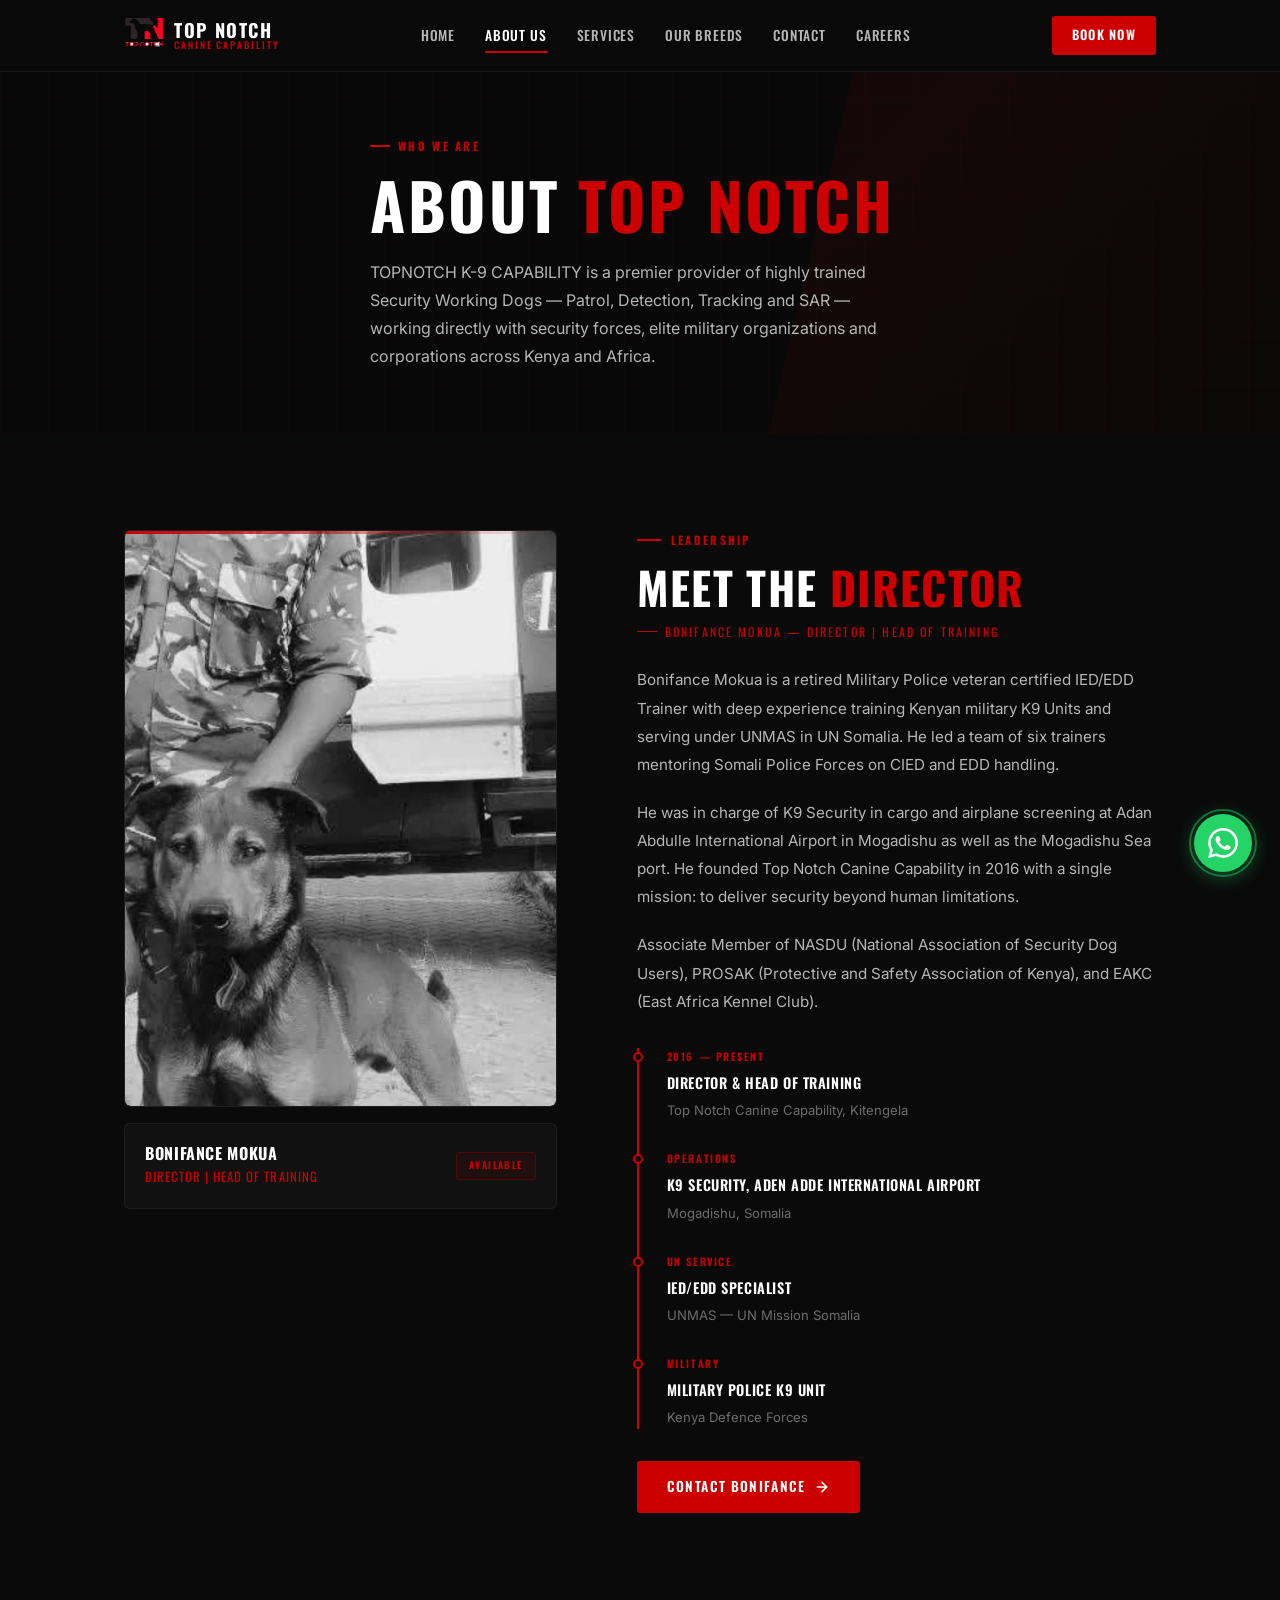
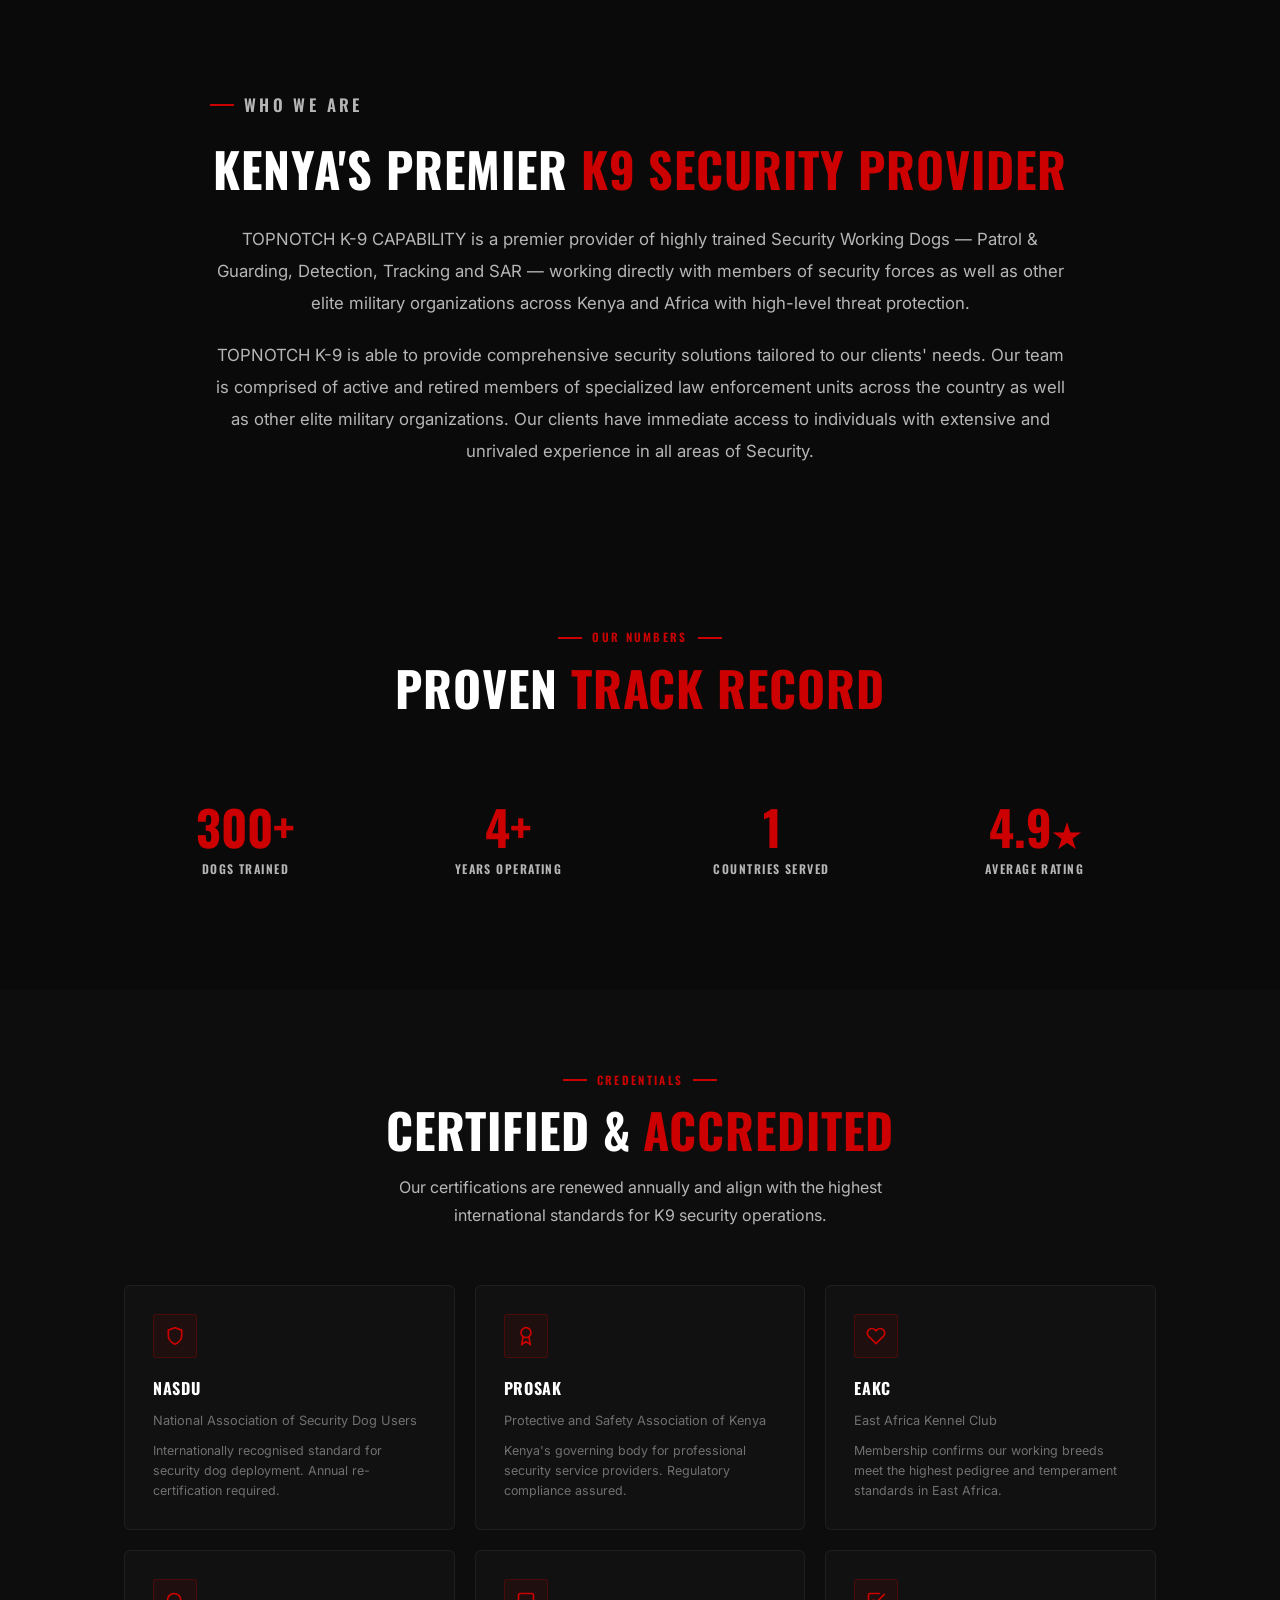
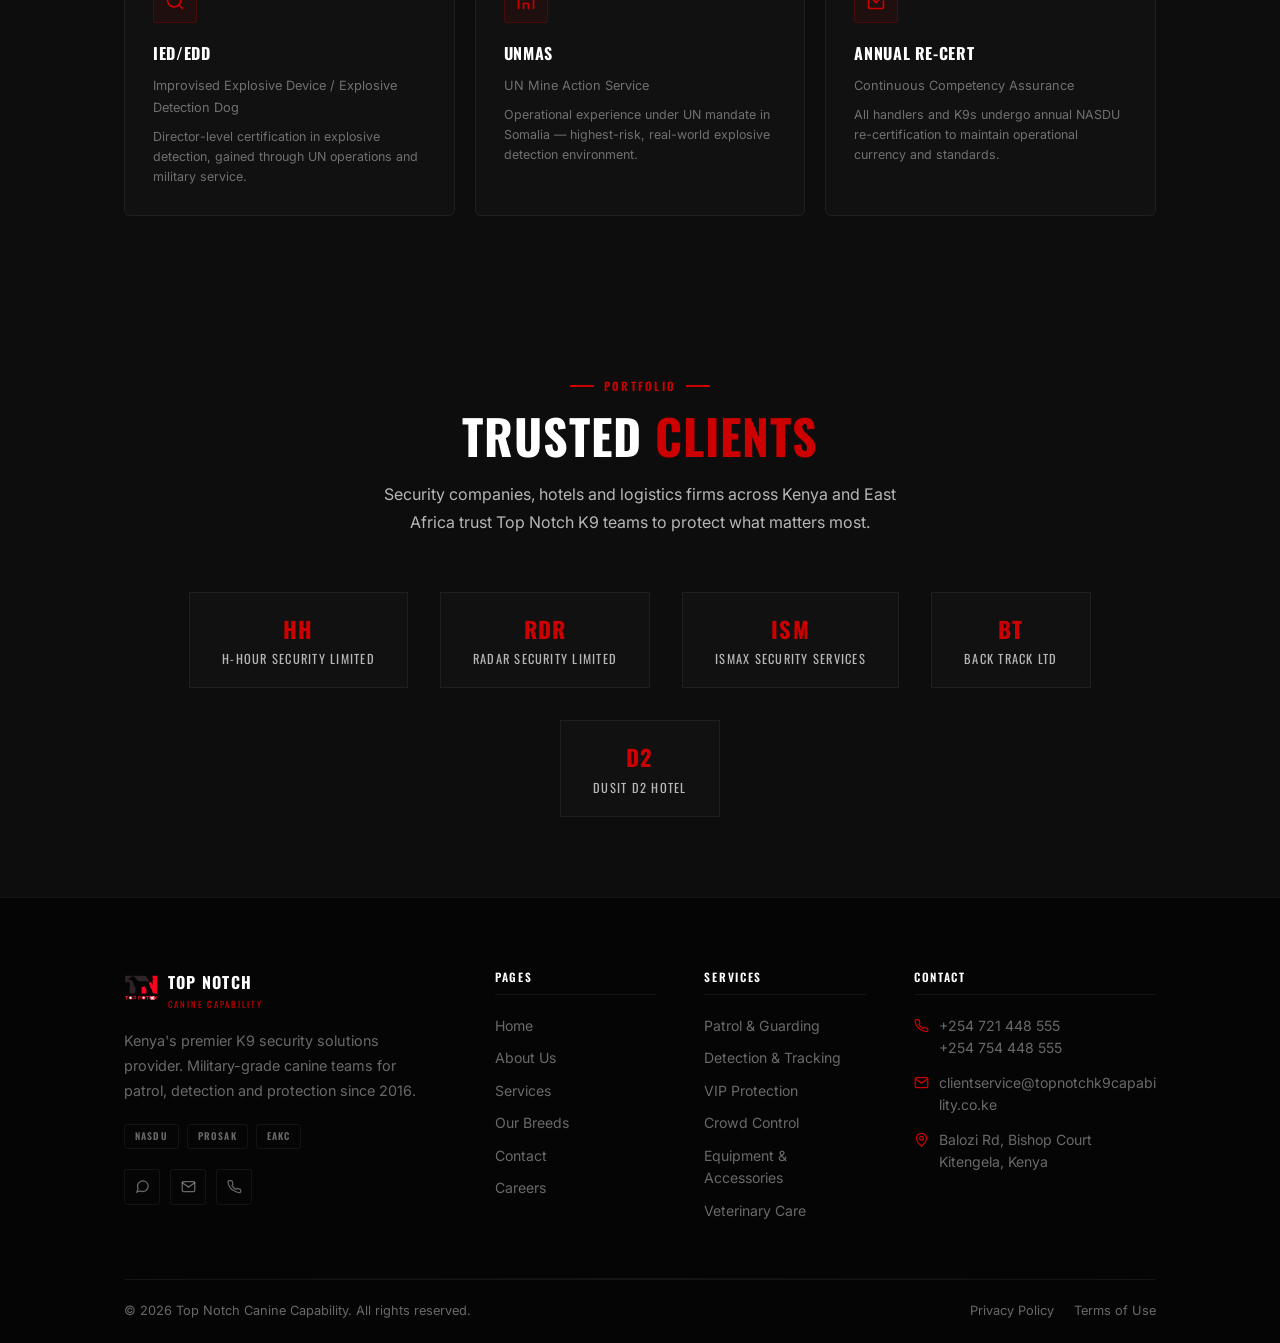
==== commit c77f0b1e: "Update website content from company profile PDF - Fix tagline: 'CAPABILITIES' -> 'LIMITATIONS' (inde" ====
--- a/about.html
+++ b/about.html
@@ -151,7 +151,7 @@
   <div class="container page-hero-inner">
     <p class="page-hero-label">Who We Are</p>
     <h1>About <span>Top Notch</span></h1>
-    <p class="page-hero-desc">From military service to Kenya's leading K9 security provider — a decade of excellence built on discipline, expertise and unwavering commitment to security.</p>
+    <p class="page-hero-desc">TOPNOTCH K-9 CAPABILITY is a premier provider of highly trained Security Working Dogs — Patrol, Detection, Tracking and SAR — working directly with security forces, elite military organizations and corporations across Kenya and Africa.</p>
   </div>
 </section>
 
@@ -161,7 +161,7 @@
     <div class="about-full-grid">
       <div class="bio-img reveal-left">
         <div class="bio-img-frame">
-          <img src="images/founder-portrait.jpg" alt="Bonifance Mokua, Director and Head of Training — Top Notch Canine Capability" class="site-photo" loading="eager" onload="this.classList.add('loaded')" onerror="this.style.display='none'">
+          <img src="images/founder.jpg" alt="Bonifance Mokua, Director and Head of Training — Top Notch Canine Capability" class="site-photo" loading="eager" onload="this.classList.add('loaded')" onerror="this.style.display='none'">
           <div class="bio-img-placeholder" role="img" aria-label="Bonifance Mokua, Director and Head of Training">
             <svg viewBox="0 0 24 24" fill="none" stroke-width="0.8" stroke-linecap="round"><path d="M20 21v-2a4 4 0 0 0-4-4H8a4 4 0 0 0-4 4v2"/><circle cx="12" cy="7" r="4"/></svg>
             <span>Photo — Bonifance Mokua</span>
@@ -182,13 +182,13 @@
         <p class="role">Bonifance Mokua — Director | Head of Training</p>
 
         <p class="bio-para">
-          Bonifance Mokua is a retired Military Police veteran with an exceptional career spanning Kenyan military K9 units, international UN peacekeeping operations in Somalia (UNMAS), and high-stakes airport security at Aden Adde International Airport in Mogadishu.
+          Bonifance Mokua is a retired Military Police veteran certified IED/EDD Trainer with deep experience training Kenyan military K9 Units and serving under UNMAS in UN Somalia. He led a team of six trainers mentoring Somali Police Forces on CIED and EDD handling.
         </p>
         <p class="bio-para">
-          As a certified IED and EDD trainer, Bonifance has honed an approach that blends international operational standards with deep local knowledge of Kenya's security landscape. He founded Top Notch Canine Capability in 2016 with a single mission: to deliver security that human capabilities alone cannot achieve.
+          He was in charge of K9 Security in cargo and airplane screening at Adan Abdulle International Airport in Mogadishu as well as the Mogadishu Sea port. He founded Top Notch Canine Capability in 2016 with a single mission: to deliver security beyond human limitations.
         </p>
         <p class="bio-para">
-          Today, under his leadership, the company operates across Kenya and East Africa — deploying elite K9 teams to corporations, government agencies, logistics firms, and high-profile events with a 4.9-star client satisfaction record.
+          Associate Member of NASDU (National Association of Security Dog Users), PROSAK (Protective and Safety Association of Kenya), and EAKC (East Africa Kennel Club).
         </p>
 
         <div class="exp-timeline" aria-label="Career timeline">
@@ -222,6 +222,25 @@
     </div>
   </div>
 </section>
+
+<!-- WHO WE ARE -->
+<section class="who-section" aria-label="Who we are">
+  <style>
+    .who-section { padding: 80px 0; }
+    .who-inner { max-width: 860px; margin: 0 auto; text-align: center; }
+    .who-inner p { color: var(--white-70); line-height: 1.9; font-size: 1.05rem; margin-bottom: 20px; }
+    .who-inner p:last-child { margin-bottom: 0; }
+  </style>
+  <div class="container">
+    <div class="who-inner reveal">
+      <p class="section-label">Who We Are</p>
+      <h2 class="section-title" style="margin-bottom: 28px;">Kenya's Premier <span>K9 Security Provider</span></h2>
+      <p>TOPNOTCH K-9 CAPABILITY is a premier provider of highly trained Security Working Dogs — Patrol &amp; Guarding, Detection, Tracking and SAR — working directly with members of security forces as well as other elite military organizations across Kenya and Africa with high-level threat protection.</p>
+      <p>TOPNOTCH K-9 is able to provide comprehensive security solutions tailored to our clients' needs. Our team is comprised of active and retired members of specialized law enforcement units across the country as well as other elite military organizations. Our clients have immediate access to individuals with extensive and unrivaled experience in all areas of Security.</p>
+    </div>
+  </div>
+</section>
+
 
 <!-- VALUES / QUICK STATS -->
 <section class="values-section" aria-label="Company values">
@@ -301,6 +320,42 @@
   </div>
 </section>
 
+<!-- CLIENTS / PORTFOLIO -->
+<section class="clients-section" aria-label="Our clients">
+  <style>
+    .clients-section { padding: 80px 0; background: var(--bg-alt); }
+    .clients-logos { display: flex; flex-wrap: wrap; justify-content: center; align-items: center; gap: 32px; margin-top: 48px; }
+    .client-logo-card { background: var(--bg-card); border: 1px solid var(--white-10); border-radius: var(--radius-sm); padding: 20px 32px; min-width: 160px; text-align: center; font-family: var(--font-heading); font-size: 0.78rem; letter-spacing: 0.1em; text-transform: uppercase; color: var(--white-70); line-height: 1.4; transition: border-color 0.2s, color 0.2s; cursor: default; }
+    .client-logo-card:hover { border-color: var(--red); color: #fff; }
+    .client-logo-card .client-abbr { font-size: 1.4rem; font-weight: 700; color: var(--red); display: block; margin-bottom: 6px; }
+  </style>
+  <div class="container">
+    <div class="section-header centered reveal">
+      <p class="section-label">Portfolio</p>
+      <h2 class="section-title">Trusted <span>Clients</span></h2>
+      <p class="section-desc">Security companies, hotels and logistics firms across Kenya and East Africa trust Top Notch K9 teams to protect what matters most.</p>
+    </div>
+    <div class="clients-logos">
+      <div class="client-logo-card reveal delay-1">
+        <span class="client-abbr">HH</span>H-Hour Security Limited
+      </div>
+      <div class="client-logo-card reveal delay-2">
+        <span class="client-abbr">RDR</span>Radar Security Limited
+      </div>
+      <div class="client-logo-card reveal delay-3">
+        <span class="client-abbr">ISM</span>Ismax Security Services
+      </div>
+      <div class="client-logo-card reveal delay-4">
+        <span class="client-abbr">BT</span>Back Track Ltd
+      </div>
+      <div class="client-logo-card reveal delay-1">
+        <span class="client-abbr">D2</span>Dusit D2 Hotel
+      </div>
+    </div>
+  </div>
+</section>
+
+
 <!-- FOOTER -->
 <footer id="footer" aria-label="Site footer">
   <div class="container">
@@ -319,7 +374,7 @@
         </div>
       </div>
       <div class="footer-col"><h4>Pages</h4><ul><li><a href="index.html">Home</a></li><li><a href="about.html">About Us</a></li><li><a href="services.html">Services</a></li><li><a href="breeds.html">Our Breeds</a></li><li><a href="contact.html">Contact</a></li><li><a href="contact.html#careers">Careers</a></li></ul></div>
-      <div class="footer-col"><h4>Services</h4><ul><li><a href="services.html">Patrol & Guarding</a></li><li><a href="services.html">Detection & Tracking</a></li><li><a href="services.html">VIP Protection</a></li><li><a href="services.html">Crowd Control</a></li><li><a href="services.html">Grooming</a></li><li><a href="services.html">Veterinary Care</a></li></ul></div>
+      <div class="footer-col"><h4>Services</h4><ul><li><a href="services.html">Patrol & Guarding</a></li><li><a href="services.html">Detection & Tracking</a></li><li><a href="services.html">VIP Protection</a></li><li><a href="services.html">Crowd Control</a></li><li><a href="services.html">Equipment &amp; Accessories</a></li><li><a href="services.html">Veterinary Care</a></li></ul></div>
       <div class="footer-col"><h4>Contact</h4>
         <div class="footer-contact-item"><svg viewBox="0 0 24 24" fill="none" stroke="currentColor" stroke-width="2" stroke-linecap="round" aria-hidden="true"><path d="M22 16.92v3a2 2 0 0 1-2.18 2 19.79 19.79 0 0 1-8.63-3.07A19.5 19.5 0 0 1 4.69 13.4 19.79 19.79 0 0 1 1.58 4.84a2 2 0 0 1 1.99-2.18h3a2 2 0 0 1 2 1.72c.13.96.36 1.9.68 2.82a2 2 0 0 1-.45 2.11L7.91 10.4a16 16 0 0 0 6.29 6.29l.91-.91a2 2 0 0 1 2.11-.45c.92.32 1.86.55 2.82.68a2 2 0 0 1 1.72 2z"/></svg><span>+254 721 448 555<br>+254 754 448 555</span></div>
         <div class="footer-contact-item"><svg viewBox="0 0 24 24" fill="none" stroke="currentColor" stroke-width="2" stroke-linecap="round" aria-hidden="true"><path d="M4 4h16c1.1 0 2 .9 2 2v12c0 1.1-.9 2-2 2H4c-1.1 0-2-.9-2-2V6c0-1.1.9-2 2-2z"/><polyline points="22,6 12,13 2,6"/></svg><a href="mailto:clientservice@topnotchk9capability.co.ke" style="color:var(--white-40); word-break:break-word;">clientservice@topnotchk9capability.co.ke</a></div>
--- a/css/style.css
+++ b/css/style.css
@@ -80,6 +80,10 @@
 }
 .site-photo.loaded { opacity: 1; }
 
+/* Breed and service card images — contain so the full dog is always visible */
+.breed-img .site-photo,
+.svc-img .site-photo { object-fit: contain; }
+
 /* Overlay labels / numbers always sit above photos */
 .service-num,
 .breed-rank,
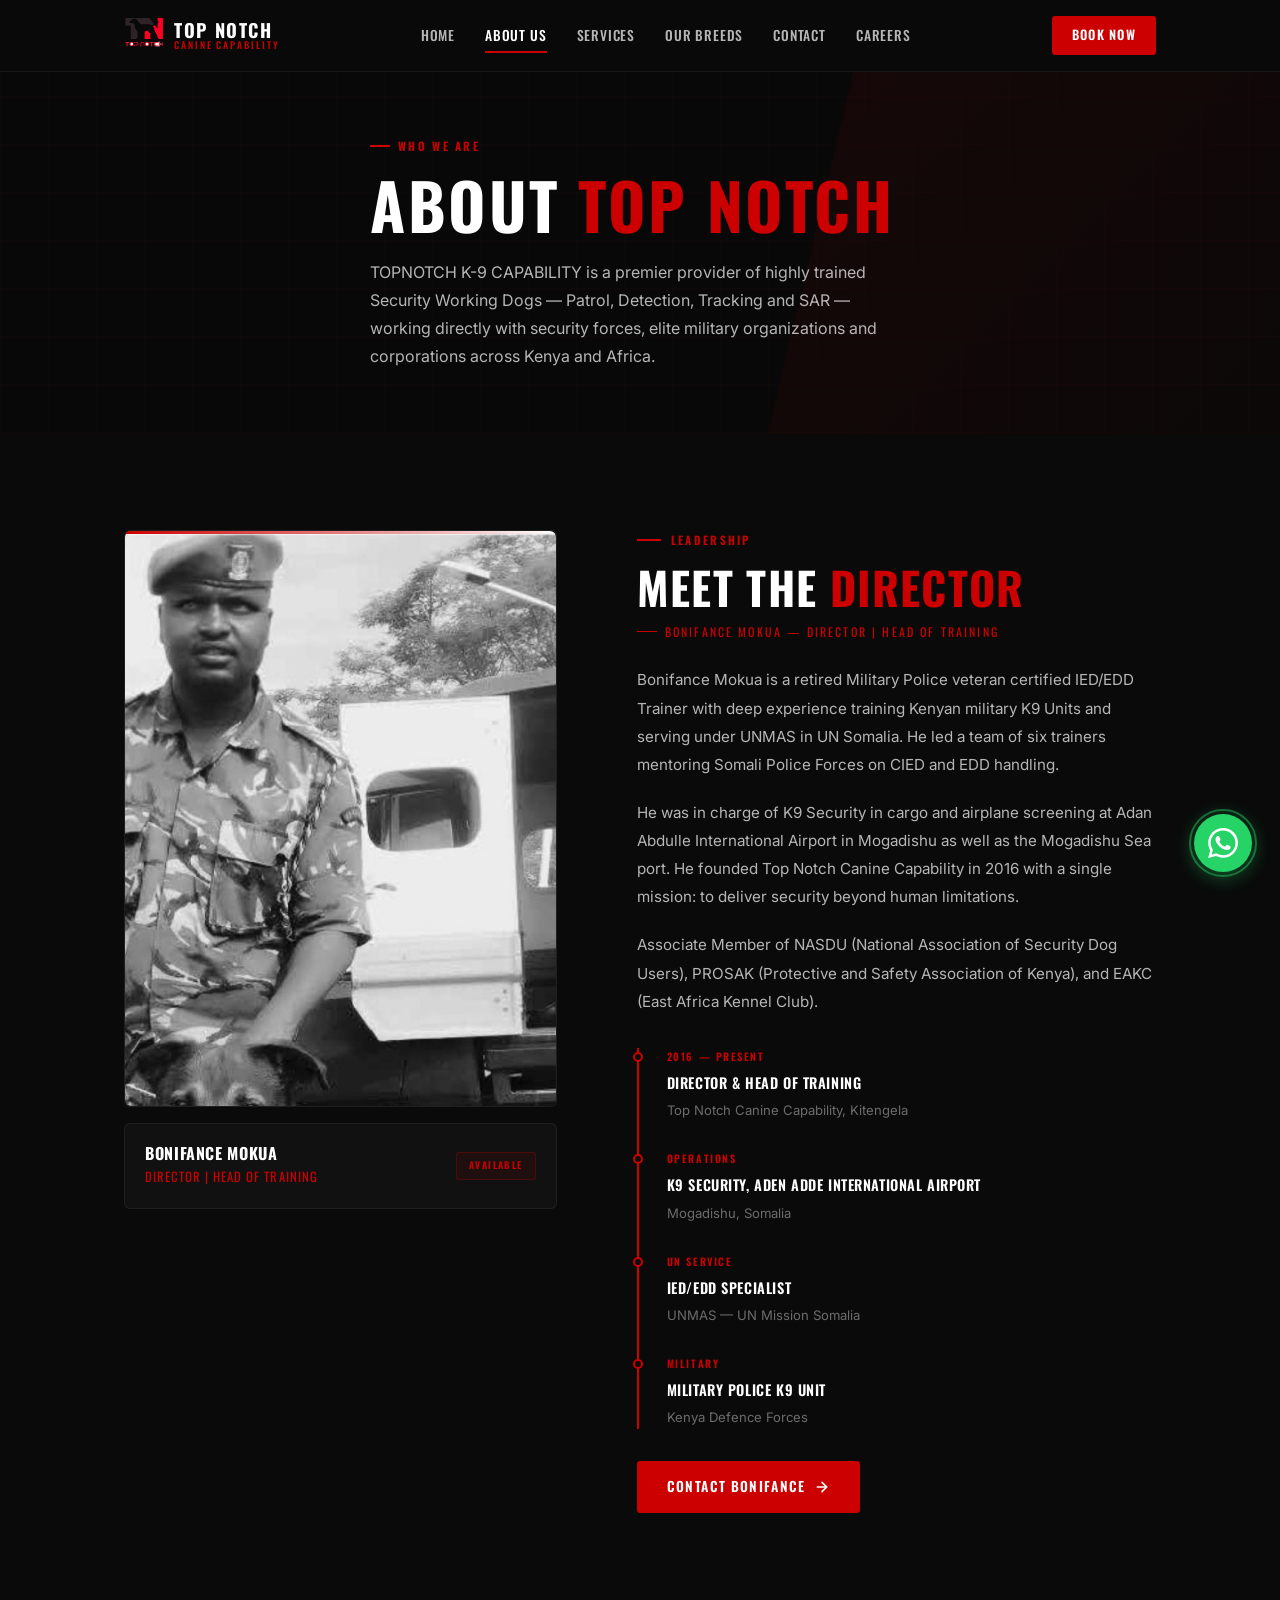
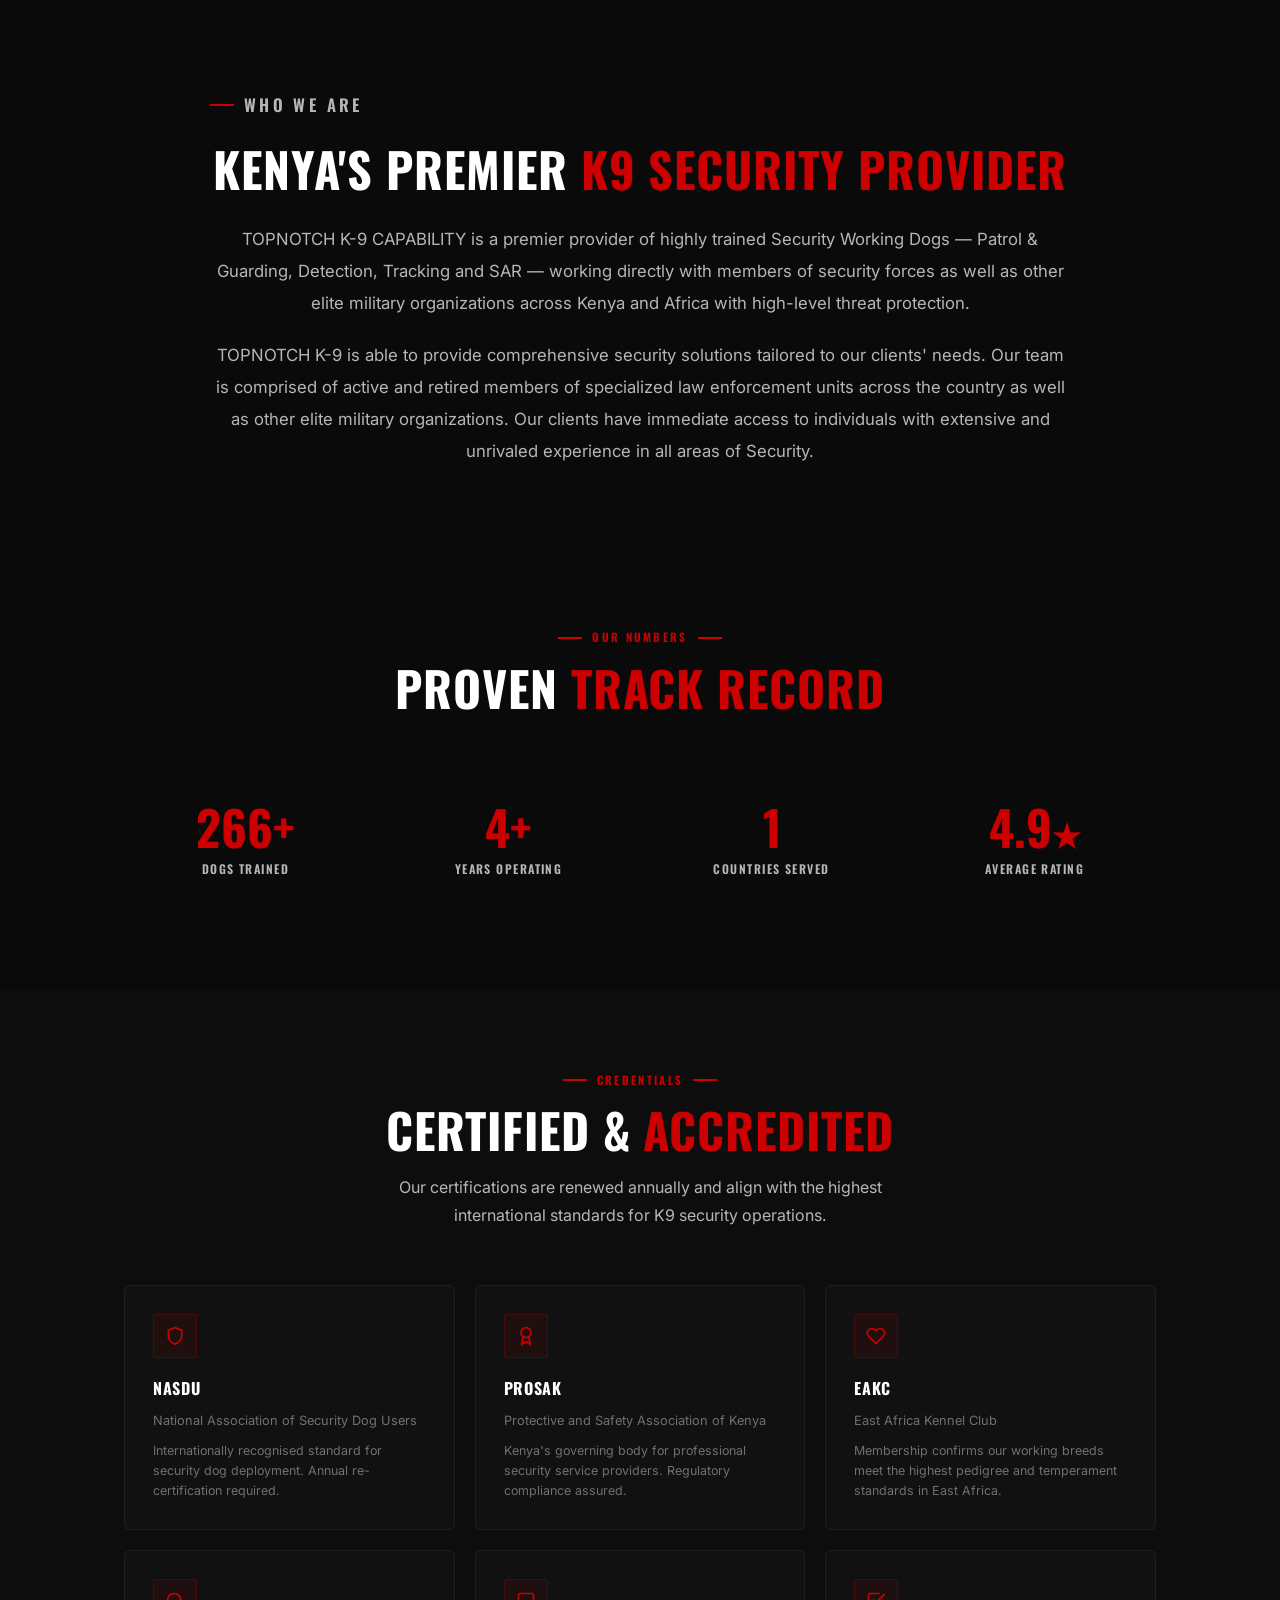
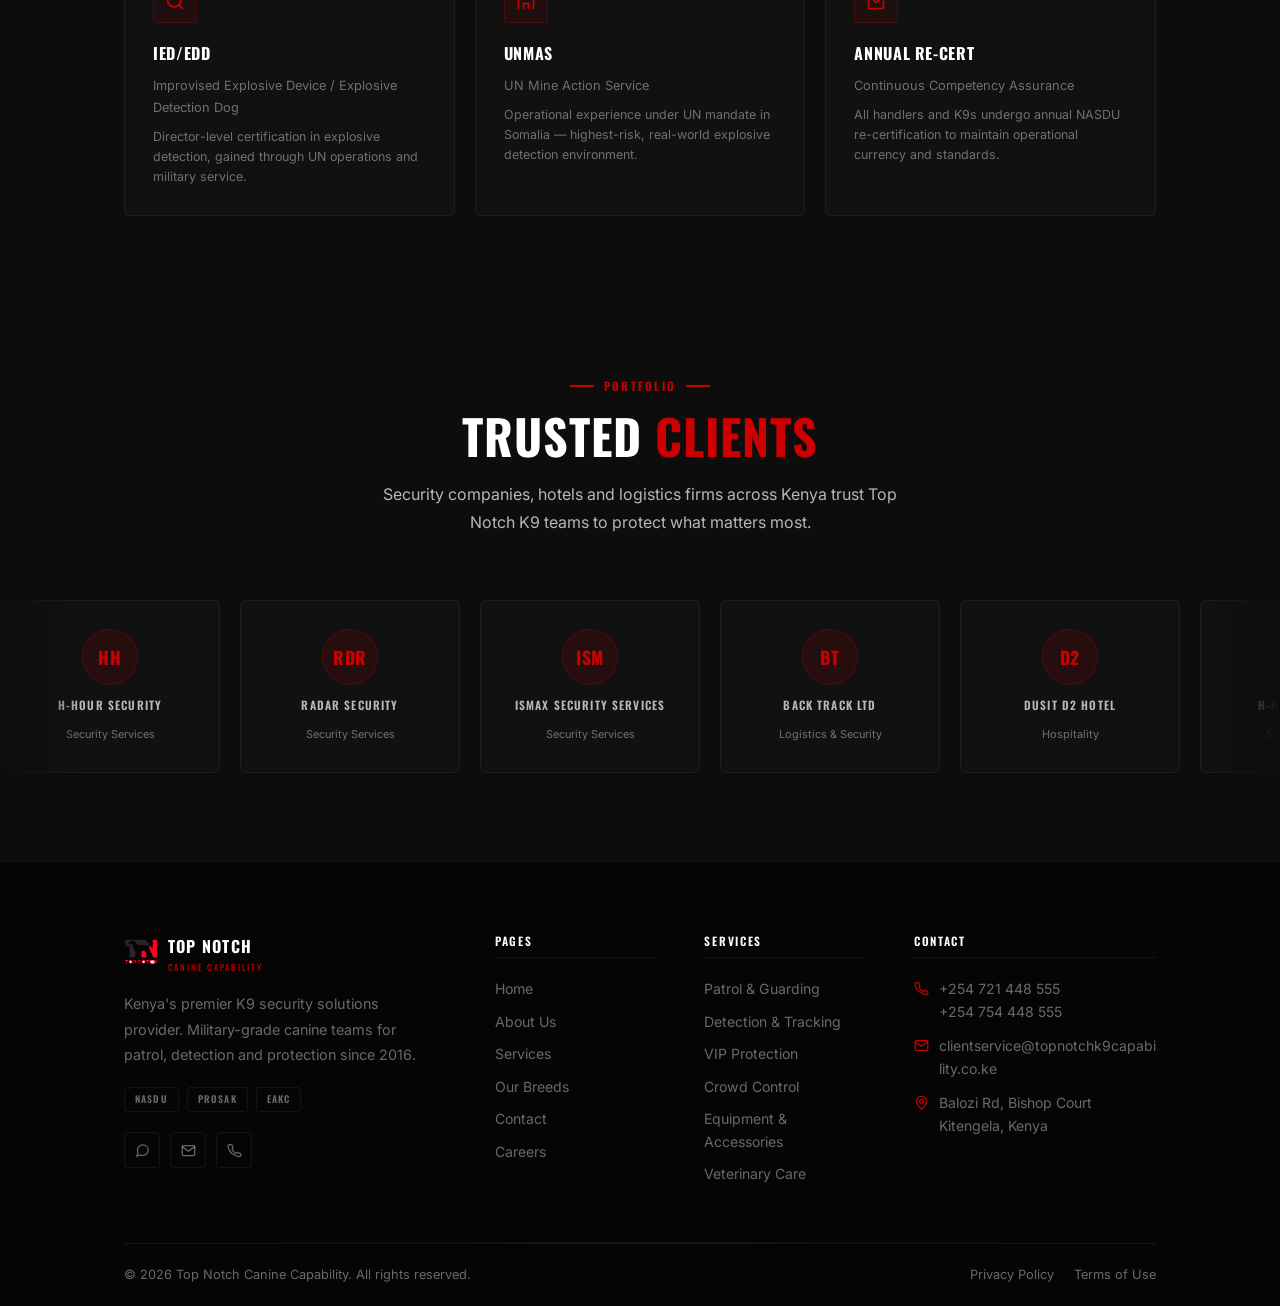
==== commit bdcb894a: "Fix photos, mosaic layout, and clients carousel - Founder photo (homepage & about): fix portrait con" ====
--- a/about.html
+++ b/about.html
@@ -18,6 +18,7 @@
       border: 1px solid var(--white-10); border-radius: var(--radius-md);
       overflow: hidden; position: relative;
     }
+    .bio-img-frame .site-photo { object-position: top center; }
     .bio-img-frame::before {
       content: '';
       position: absolute; top: 0; left: 0; right: 0; height: 3px;
@@ -323,33 +324,102 @@
 <!-- CLIENTS / PORTFOLIO -->
 <section class="clients-section" aria-label="Our clients">
   <style>
-    .clients-section { padding: 80px 0; background: var(--bg-alt); }
-    .clients-logos { display: flex; flex-wrap: wrap; justify-content: center; align-items: center; gap: 32px; margin-top: 48px; }
-    .client-logo-card { background: var(--bg-card); border: 1px solid var(--white-10); border-radius: var(--radius-sm); padding: 20px 32px; min-width: 160px; text-align: center; font-family: var(--font-heading); font-size: 0.78rem; letter-spacing: 0.1em; text-transform: uppercase; color: var(--white-70); line-height: 1.4; transition: border-color 0.2s, color 0.2s; cursor: default; }
-    .client-logo-card:hover { border-color: var(--red); color: #fff; }
-    .client-logo-card .client-abbr { font-size: 1.4rem; font-weight: 700; color: var(--red); display: block; margin-bottom: 6px; }
+    .clients-section { padding: 80px 0; background: var(--bg-alt); overflow: hidden; }
+    @keyframes marqueeScroll { 0% { transform: translateX(0); } 100% { transform: translateX(-50%); } }
+    .clients-ticker-wrap { position: relative; }
+    .clients-ticker-wrap::before,
+    .clients-ticker-wrap::after {
+      content: ''; position: absolute; top: 0; bottom: 0; width: 80px; z-index: 2; pointer-events: none;
+    }
+    .clients-ticker-wrap::before { left: 0; background: linear-gradient(to right, var(--bg-alt), transparent); }
+    .clients-ticker-wrap::after  { right: 0; background: linear-gradient(to left,  var(--bg-alt), transparent); }
+    .clients-ticker { display: flex; width: max-content; animation: marqueeScroll 18s linear infinite; gap: 20px; padding: 8px 0; }
+    .clients-ticker:hover { animation-play-state: paused; }
+    .client-card {
+      flex-shrink: 0; width: 220px;
+      background: var(--bg-card); border: 1px solid var(--white-10);
+      border-radius: var(--radius-md); padding: 28px 24px;
+      display: flex; flex-direction: column; align-items: center; gap: 12px;
+      transition: border-color 0.25s, transform 0.25s;
+      cursor: default;
+    }
+    .client-card:hover { border-color: var(--red); transform: translateY(-4px); }
+    .client-monogram {
+      width: 56px; height: 56px; border-radius: 50%;
+      background: rgba(204,0,0,0.12); border: 1px solid var(--red-border);
+      display: flex; align-items: center; justify-content: center;
+      font-family: var(--font-heading); font-size: 1.1rem; font-weight: 700;
+      color: var(--red); letter-spacing: 0.05em;
+    }
+    .client-name {
+      font-family: var(--font-heading); font-size: 0.72rem; font-weight: 600;
+      letter-spacing: 0.1em; text-transform: uppercase;
+      color: var(--white-70); text-align: center; line-height: 1.4;
+    }
+    .client-type {
+      font-size: 0.68rem; color: var(--white-40); text-align: center;
+    }
   </style>
   <div class="container">
     <div class="section-header centered reveal">
       <p class="section-label">Portfolio</p>
       <h2 class="section-title">Trusted <span>Clients</span></h2>
-      <p class="section-desc">Security companies, hotels and logistics firms across Kenya and East Africa trust Top Notch K9 teams to protect what matters most.</p>
-    </div>
-    <div class="clients-logos">
-      <div class="client-logo-card reveal delay-1">
-        <span class="client-abbr">HH</span>H-Hour Security Limited
-      </div>
-      <div class="client-logo-card reveal delay-2">
-        <span class="client-abbr">RDR</span>Radar Security Limited
-      </div>
-      <div class="client-logo-card reveal delay-3">
-        <span class="client-abbr">ISM</span>Ismax Security Services
-      </div>
-      <div class="client-logo-card reveal delay-4">
-        <span class="client-abbr">BT</span>Back Track Ltd
-      </div>
-      <div class="client-logo-card reveal delay-1">
-        <span class="client-abbr">D2</span>Dusit D2 Hotel
+      <p class="section-desc">Security companies, hotels and logistics firms across Kenya trust Top Notch K9 teams to protect what matters most.</p>
+    </div>
+  </div>
+  <div class="clients-ticker-wrap" style="margin-top:48px;">
+    <div class="clients-ticker" aria-label="Scrolling client list">
+      <!-- first set -->
+      <div class="client-card">
+        <div class="client-monogram">HH</div>
+        <p class="client-name">H-Hour Security</p>
+        <p class="client-type">Security Services</p>
+      </div>
+      <div class="client-card">
+        <div class="client-monogram">RDR</div>
+        <p class="client-name">Radar Security</p>
+        <p class="client-type">Security Services</p>
+      </div>
+      <div class="client-card">
+        <div class="client-monogram">ISM</div>
+        <p class="client-name">Ismax Security Services</p>
+        <p class="client-type">Security Services</p>
+      </div>
+      <div class="client-card">
+        <div class="client-monogram">BT</div>
+        <p class="client-name">Back Track Ltd</p>
+        <p class="client-type">Logistics &amp; Security</p>
+      </div>
+      <div class="client-card">
+        <div class="client-monogram">D2</div>
+        <p class="client-name">Dusit D2 Hotel</p>
+        <p class="client-type">Hospitality</p>
+      </div>
+      <!-- duplicate set for seamless loop -->
+      <div class="client-card" aria-hidden="true">
+        <div class="client-monogram">HH</div>
+        <p class="client-name">H-Hour Security</p>
+        <p class="client-type">Security Services</p>
+      </div>
+      <div class="client-card" aria-hidden="true">
+        <div class="client-monogram">RDR</div>
+        <p class="client-name">Radar Security</p>
+        <p class="client-type">Security Services</p>
+      </div>
+      <div class="client-card" aria-hidden="true">
+        <div class="client-monogram">ISM</div>
+        <p class="client-name">Ismax Security Services</p>
+        <p class="client-type">Security Services</p>
+      </div>
+      <div class="client-card" aria-hidden="true">
+        <div class="client-monogram">BT</div>
+        <p class="client-name">Back Track Ltd</p>
+        <p class="client-type">Logistics &amp; Security</p>
+      </div>
+      <div class="client-card" aria-hidden="true">
+        <div class="client-monogram">D2</div>
+        <p class="client-name">Dusit D2 Hotel</p>
+        <p class="client-type">Hospitality</p>
       </div>
     </div>
   </div>
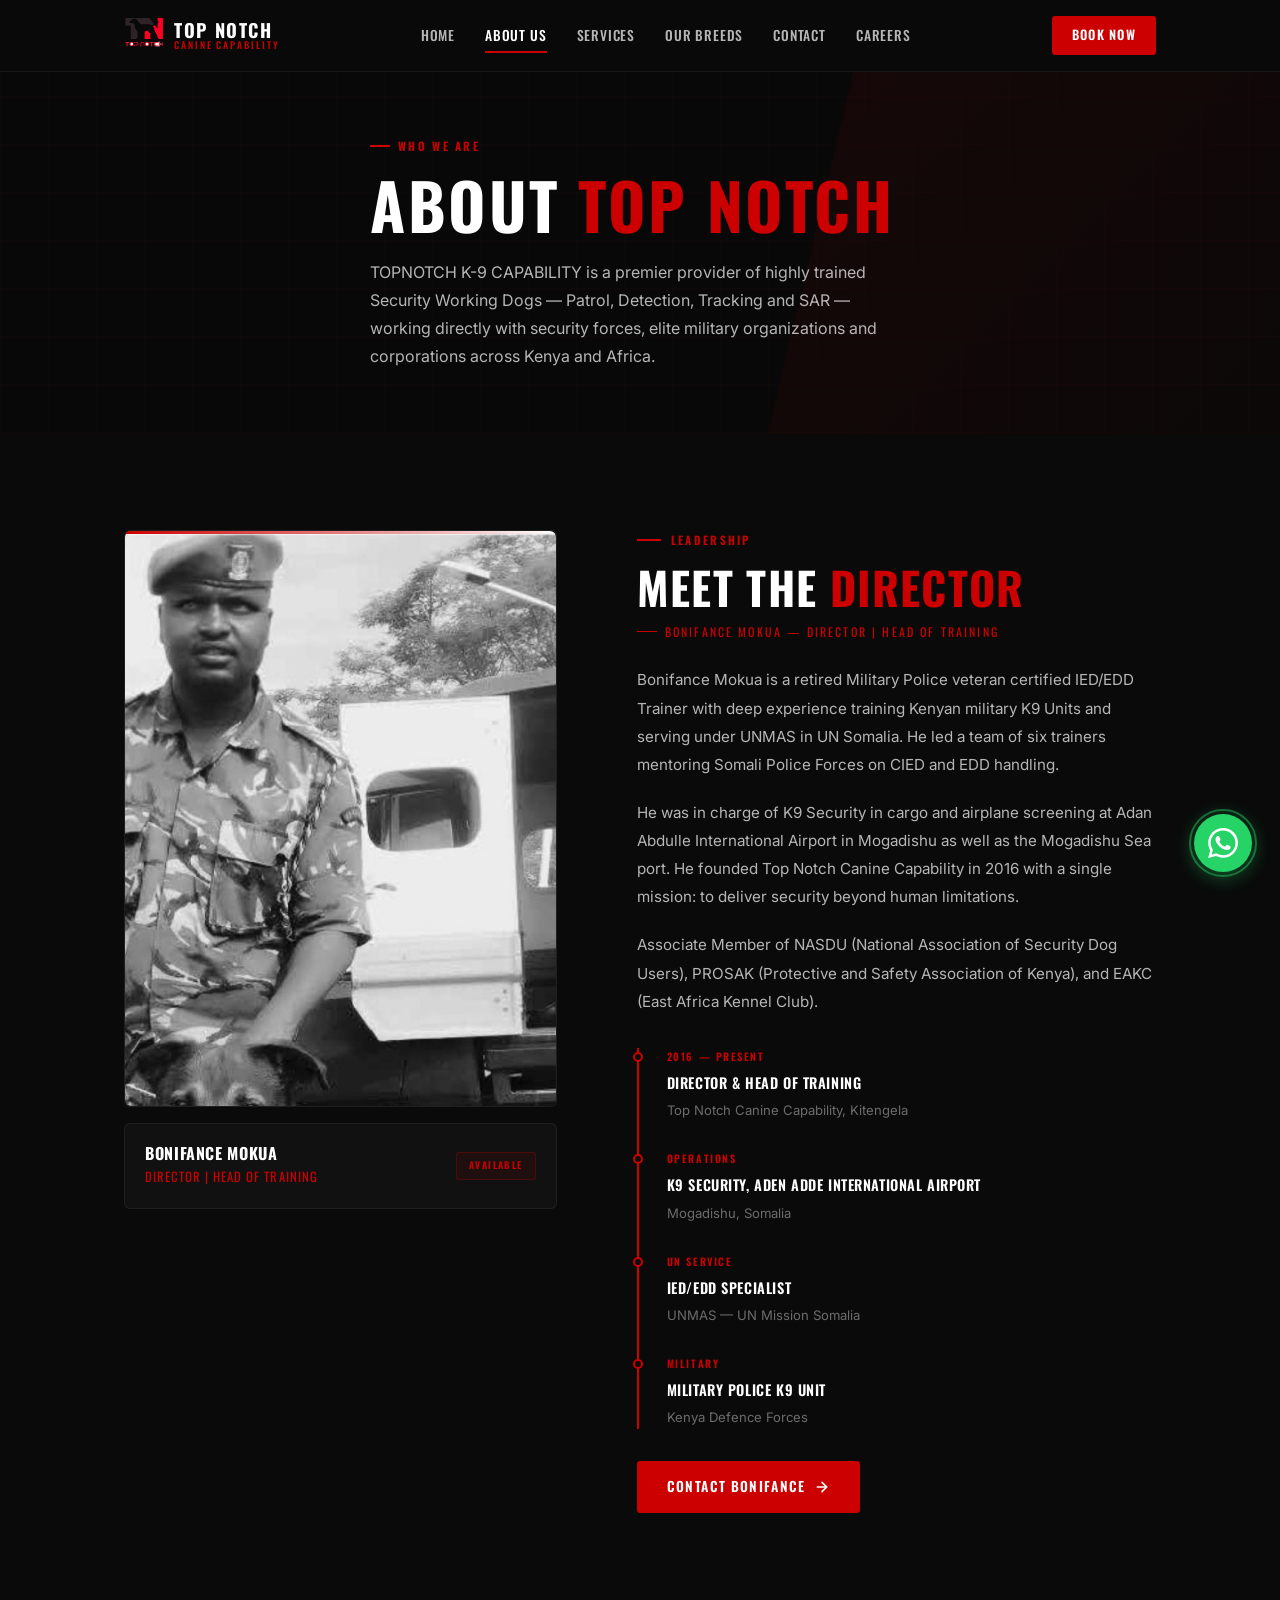
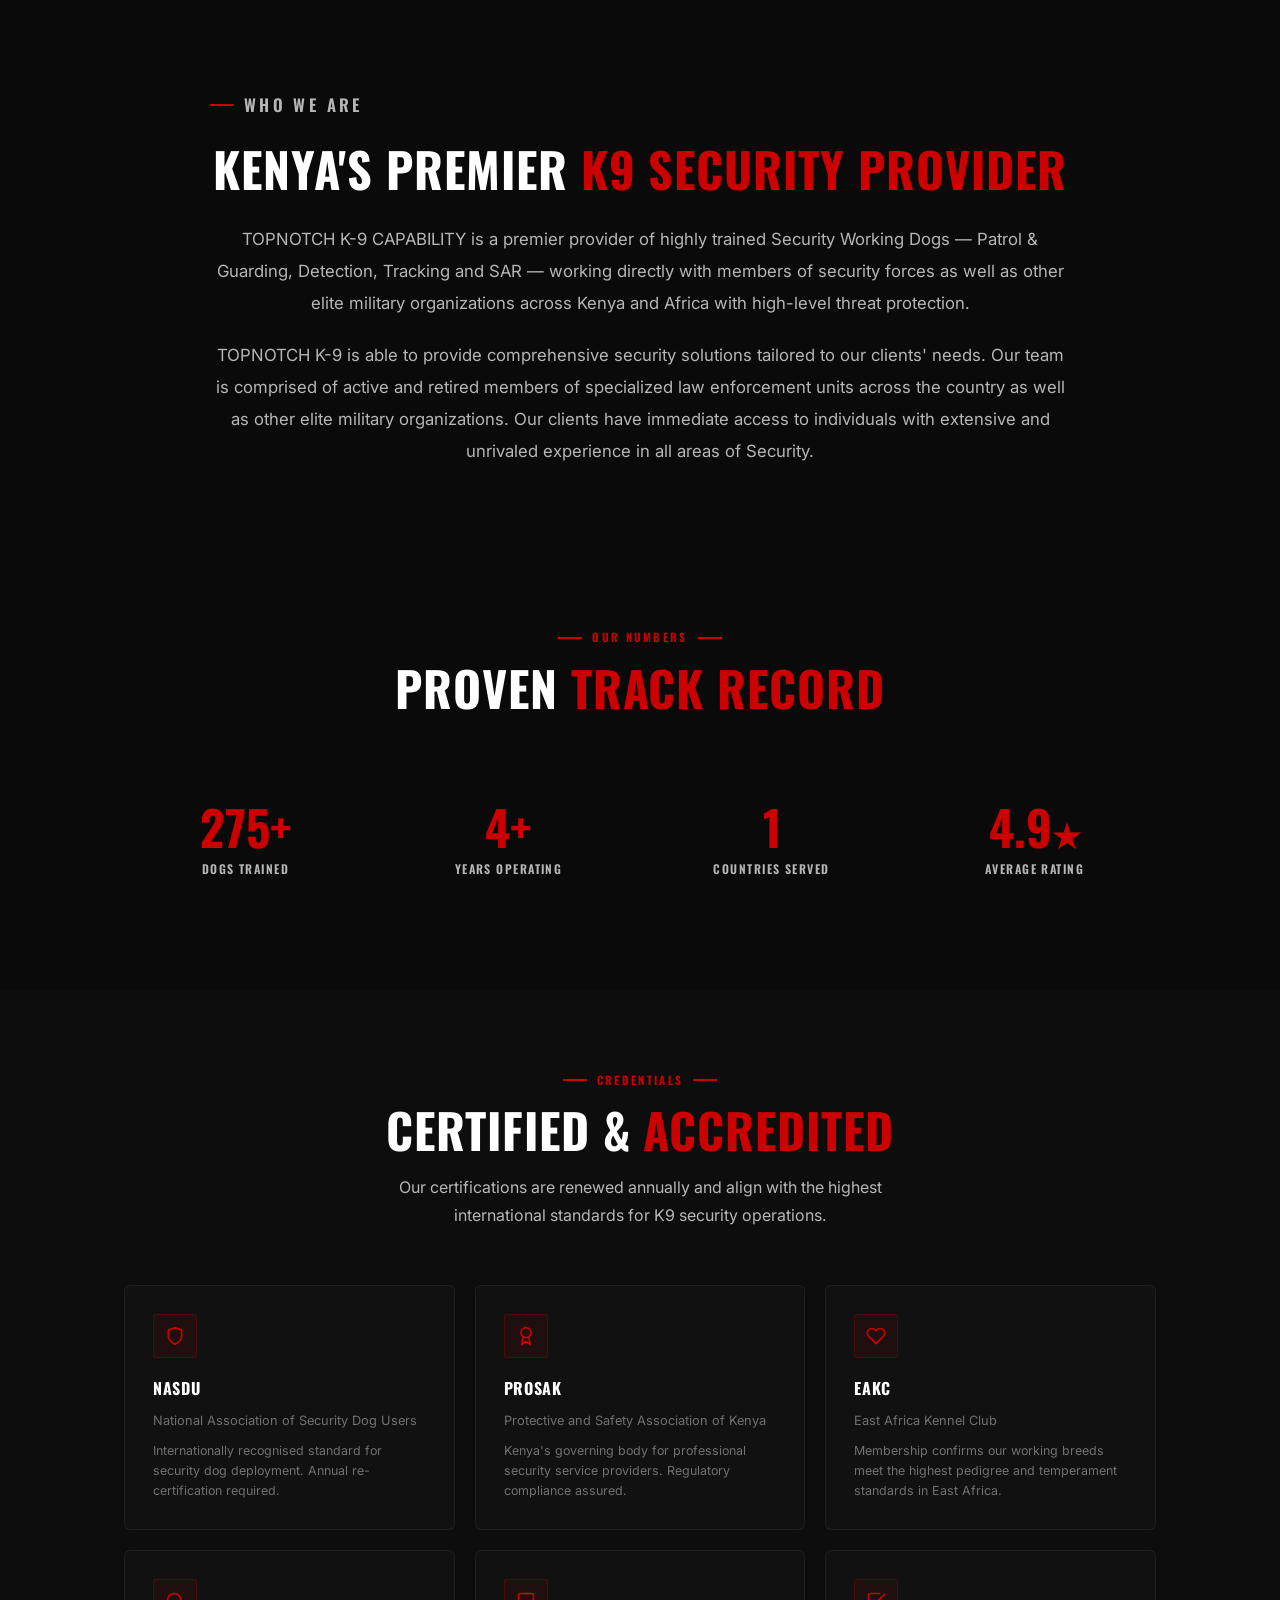
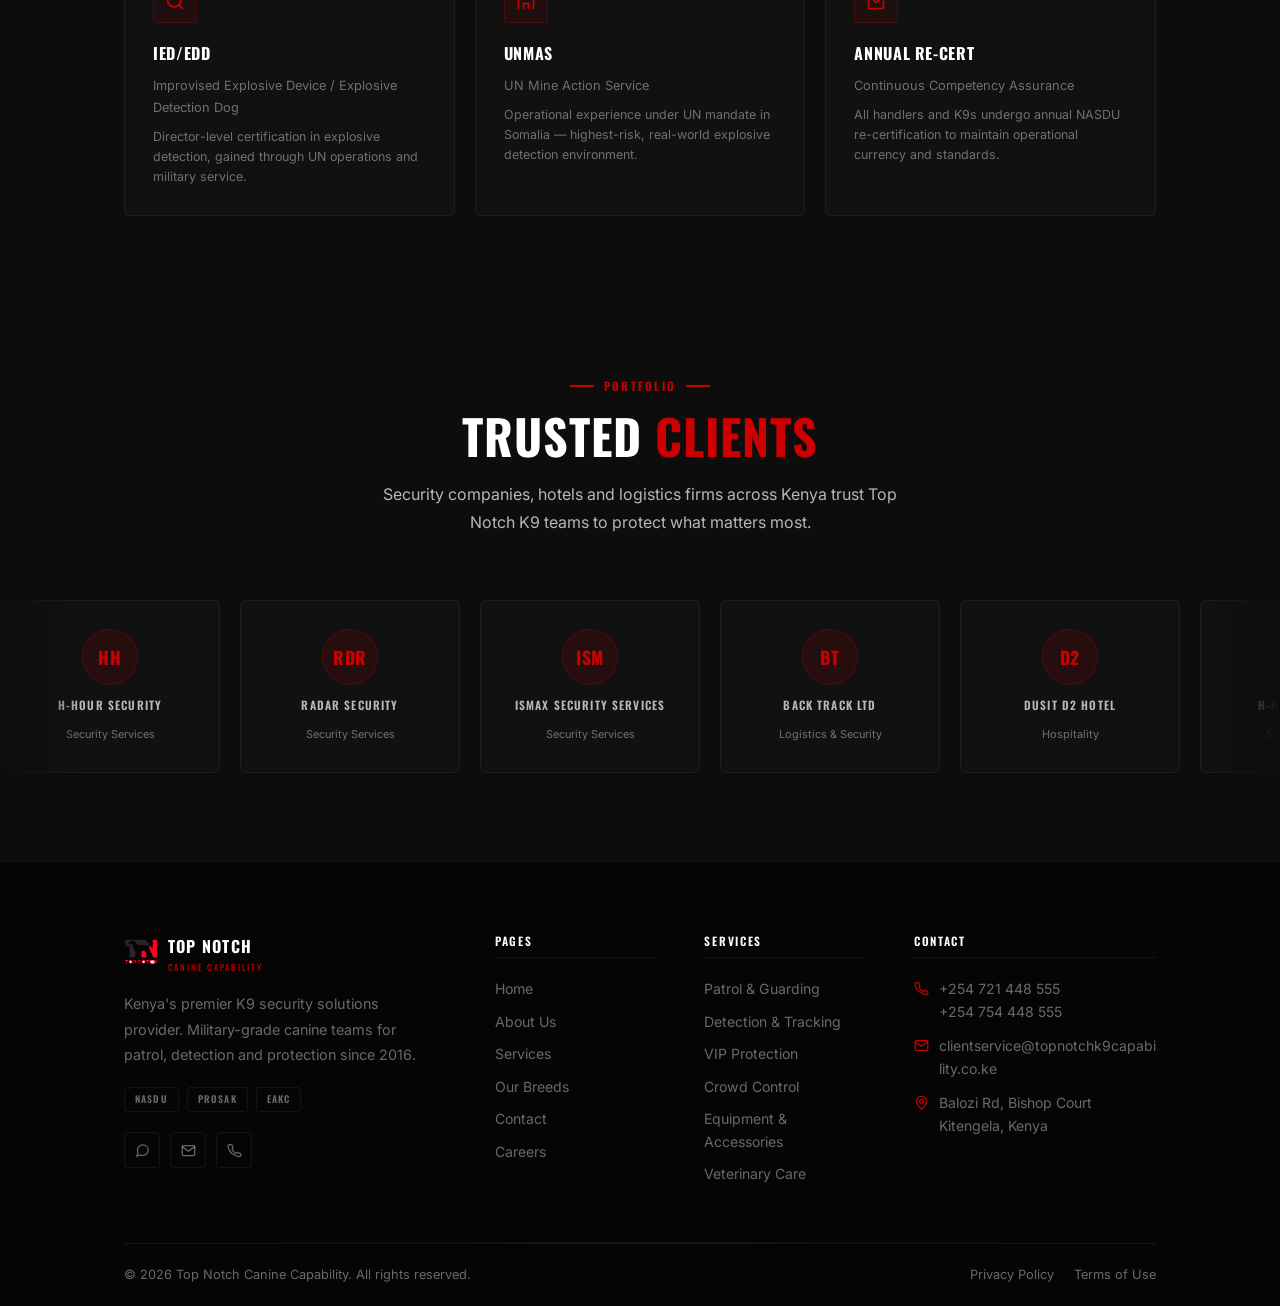
==== commit e628bac2: "Fix all prioritised review issues CRITICAL: - Contact form: replace fake handler with real Web3Forms" ====
--- a/about.html
+++ b/about.html
@@ -5,6 +5,7 @@
   <meta name="viewport" content="width=device-width, initial-scale=1.0"/>
   <meta name="description" content="About Top Notch Canine Capability — Meet Director Bonifance Mokua, our military-grade certifications, and our journey since 2016."/>
   <title>About Us | Top Notch Canine Capability</title>
+  <link rel="canonical" href="https://topnotchk9capability.co.ke/about.html"/>
   <link rel="stylesheet" href="css/style.css"/>
   <style>
     /* ── About page styles ─────────────────── */
--- a/css/style.css
+++ b/css/style.css
@@ -1040,3 +1040,4 @@
 }
 @media (max-width: 768px) { .faq-grid { grid-template-columns: 1fr; } #faq { padding: 64px 0; } }
 @media (max-width: 480px) { #faq { padding: 48px 0; } .faq-question { padding: 16px 18px; } .faq-answer { padding: 12px 18px 16px; } }
+@keyframes spin { to { transform: rotate(360deg); } }
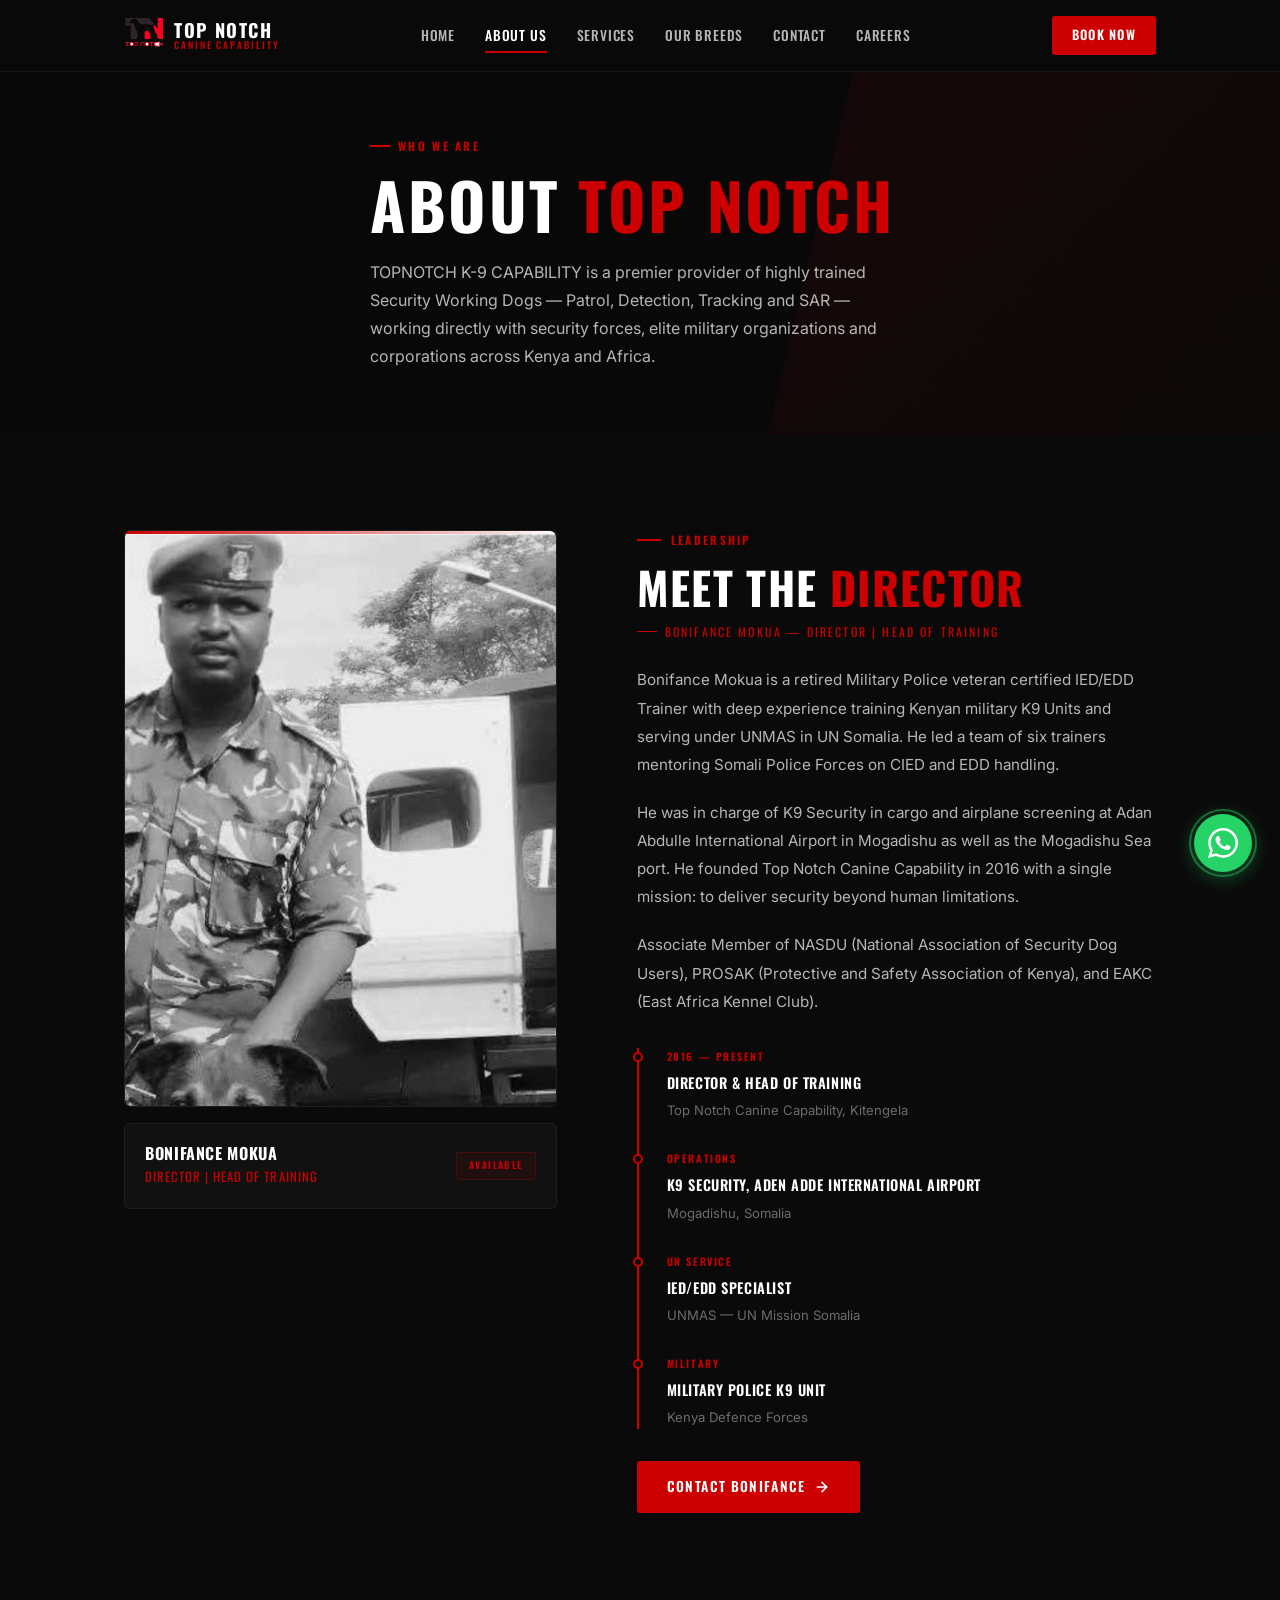
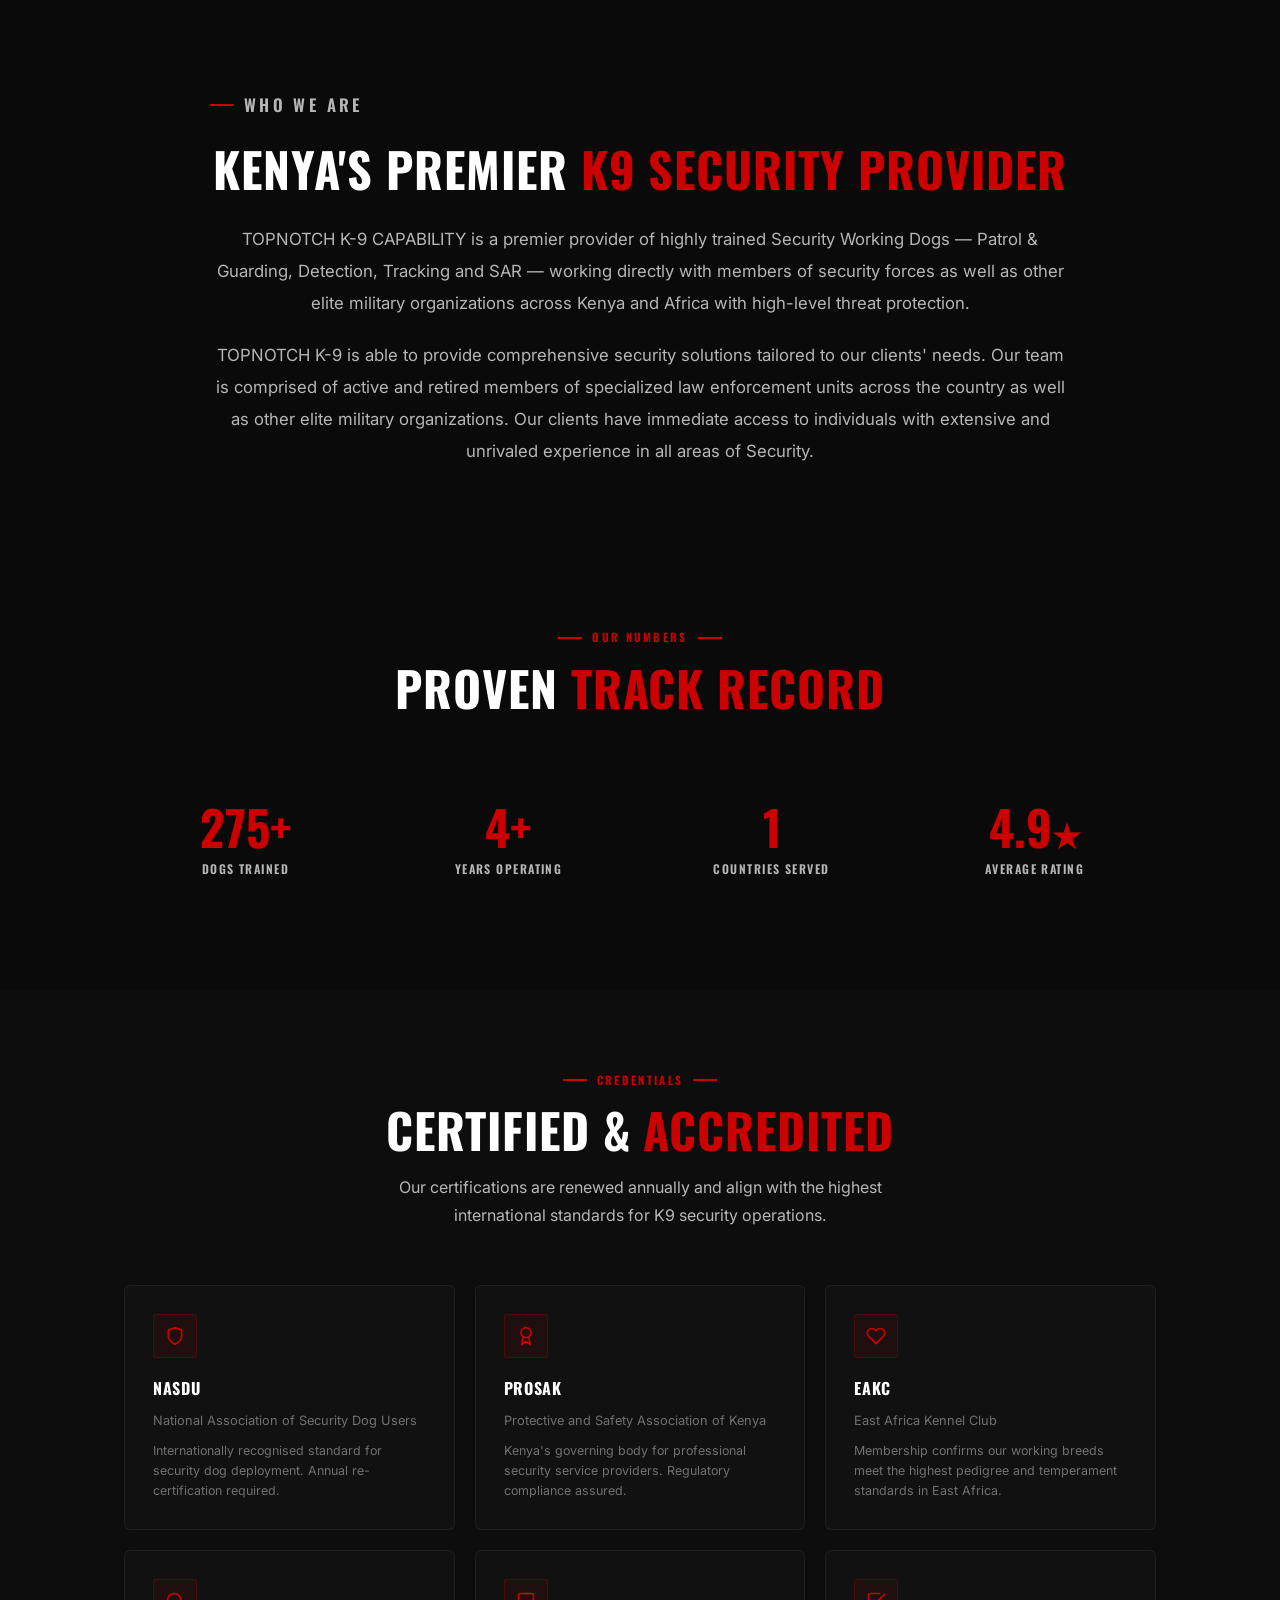
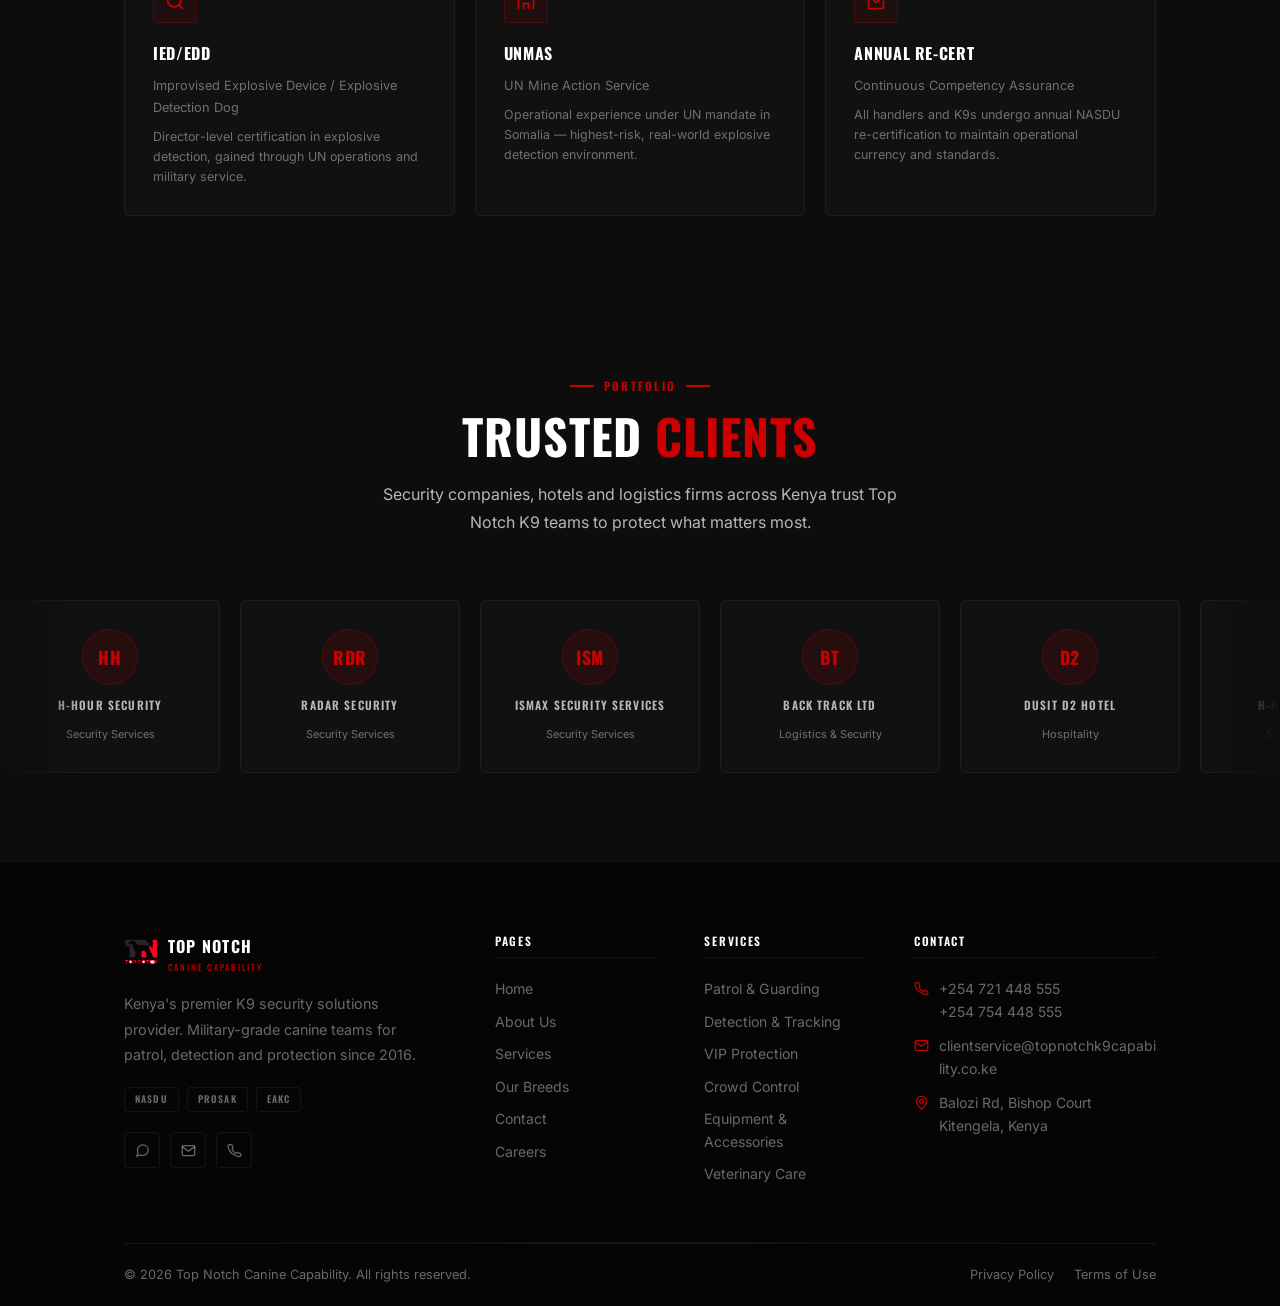
==== commit 5a1388dd: "perf: remove render-blocking fonts, delete 20 unused images (-2.1 MB) - Remove @import Google Fonts " ====
--- a/about.html
+++ b/about.html
@@ -6,6 +6,9 @@
   <meta name="description" content="About Top Notch Canine Capability — Meet Director Bonifance Mokua, our military-grade certifications, and our journey since 2016."/>
   <title>About Us | Top Notch Canine Capability</title>
   <link rel="canonical" href="https://topnotchk9capability.co.ke/about.html"/>
+  <link rel="preconnect" href="https://fonts.googleapis.com"/>
+  <link rel="preconnect" href="https://fonts.gstatic.com" crossorigin/>
+  <link rel="stylesheet" href="https://fonts.googleapis.com/css2?family=Oswald:wght@400;500;600;700&family=Inter:wght@300;400;500;600;700&display=swap"/>
   <link rel="stylesheet" href="css/style.css"/>
   <style>
     /* ── About page styles ─────────────────── */
--- a/css/style.css
+++ b/css/style.css
@@ -2,8 +2,6 @@
    TOP NOTCH CANINE CAPABILITY — SHARED STYLES
    Dark Tactical Theme | Brand: Red / Black / White
 ═══════════════════════════════════════════════ */
-
-@import url('https://fonts.googleapis.com/css2?family=Oswald:wght@400;500;600;700&family=Inter:wght@300;400;500;600;700&display=swap');
 
 /* ── CSS Variables ──────────────────────────── */
 :root {
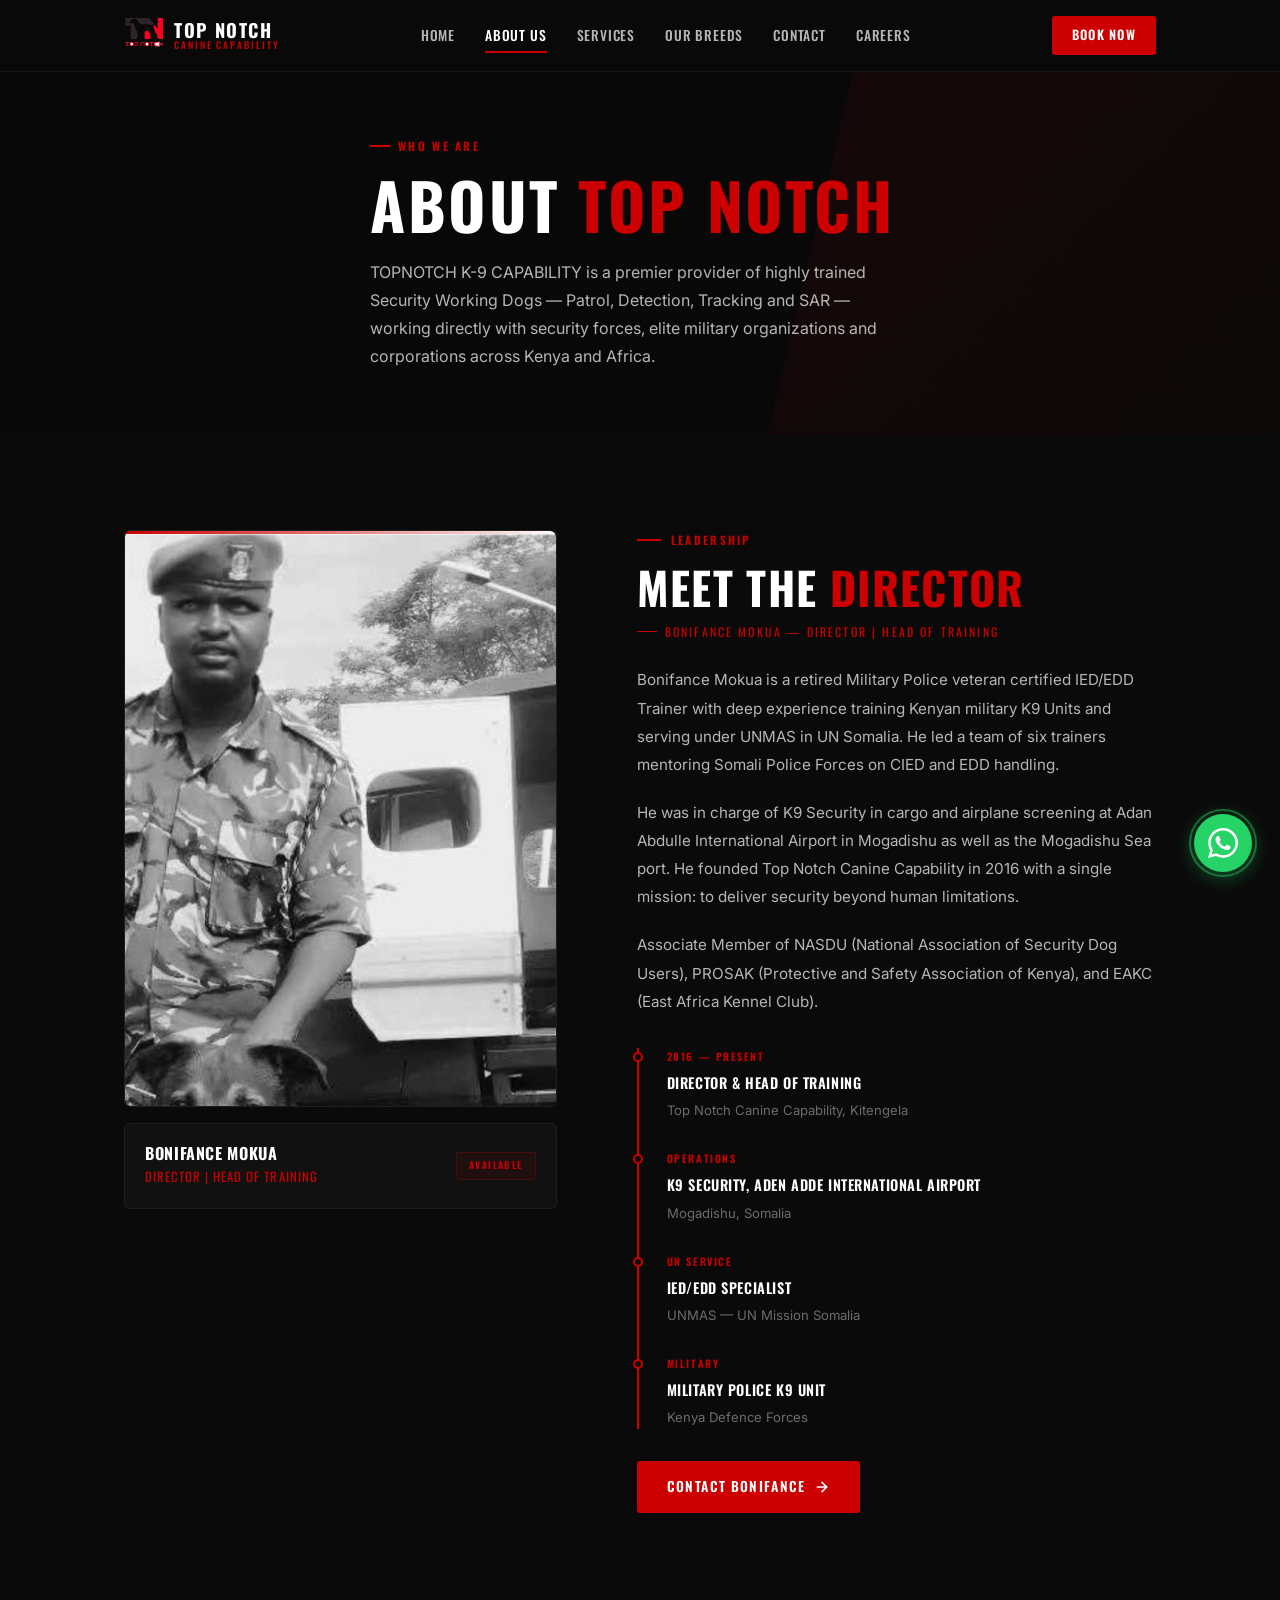
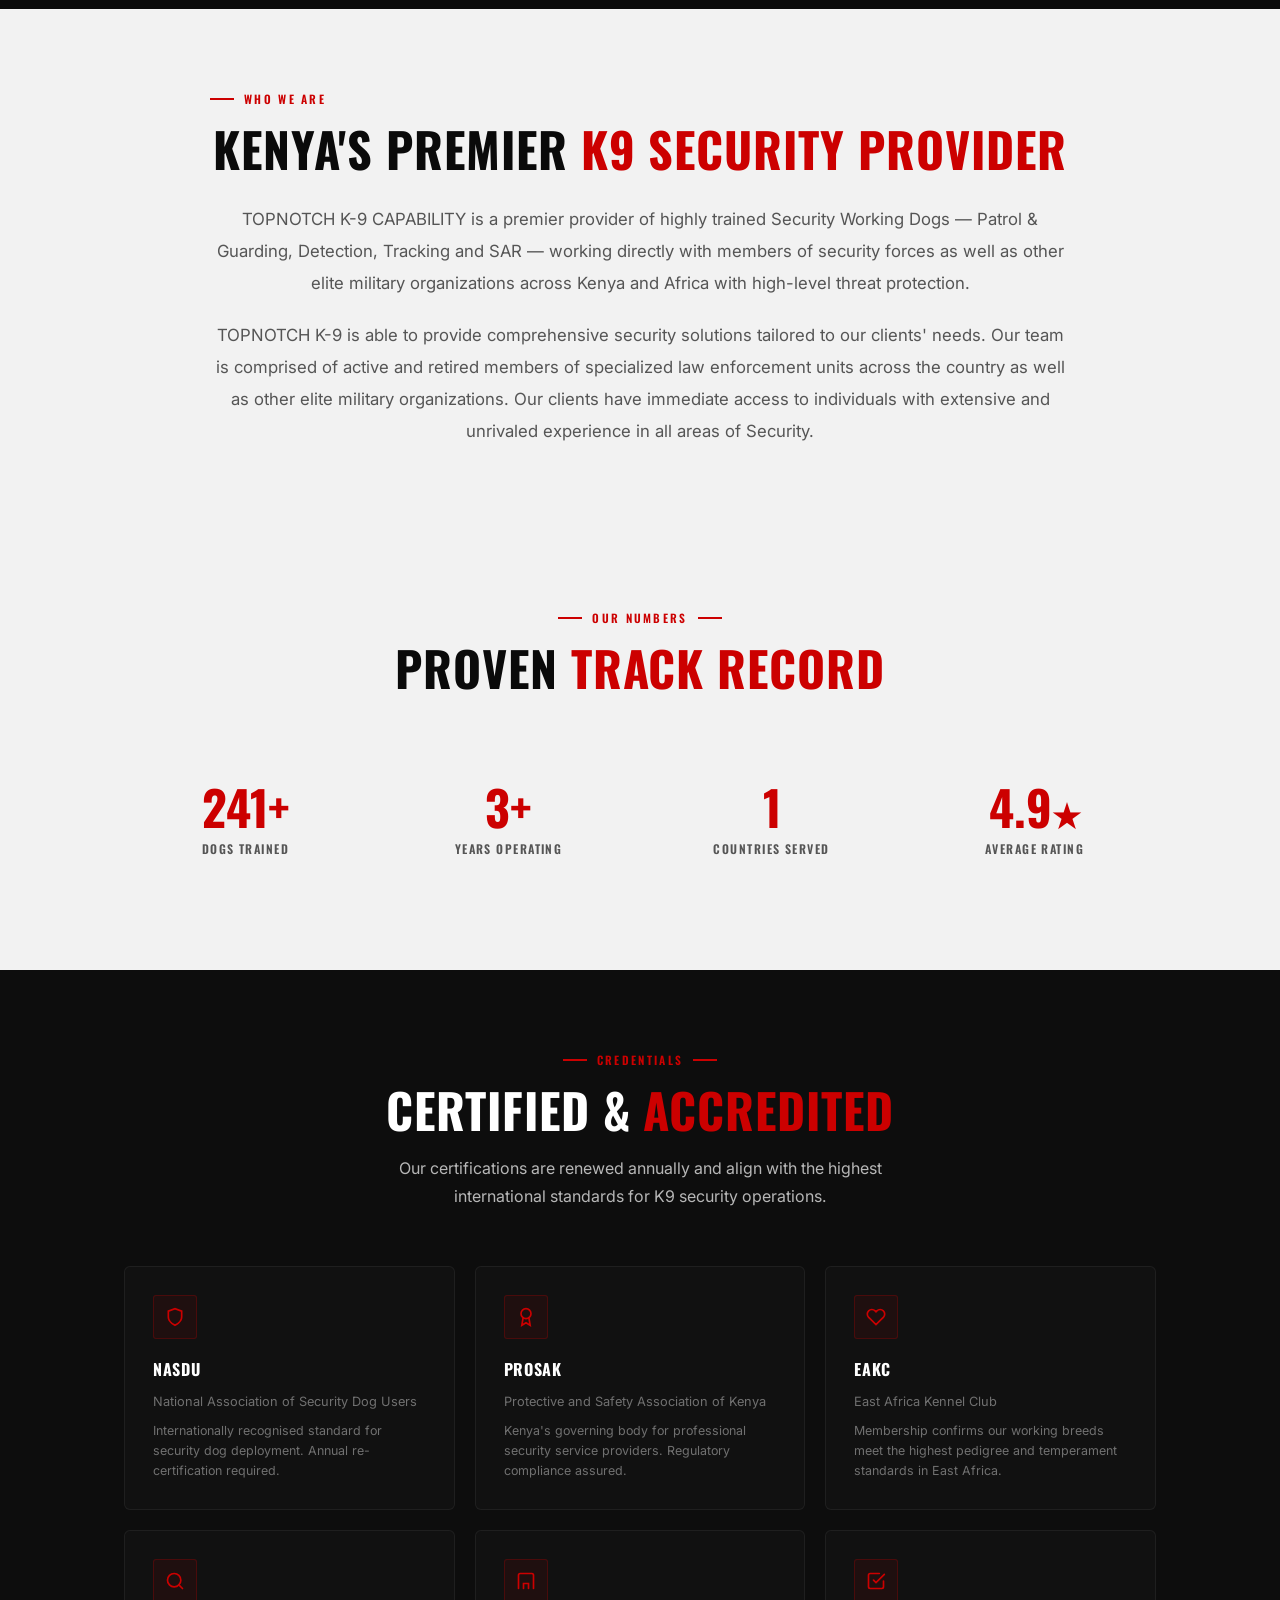
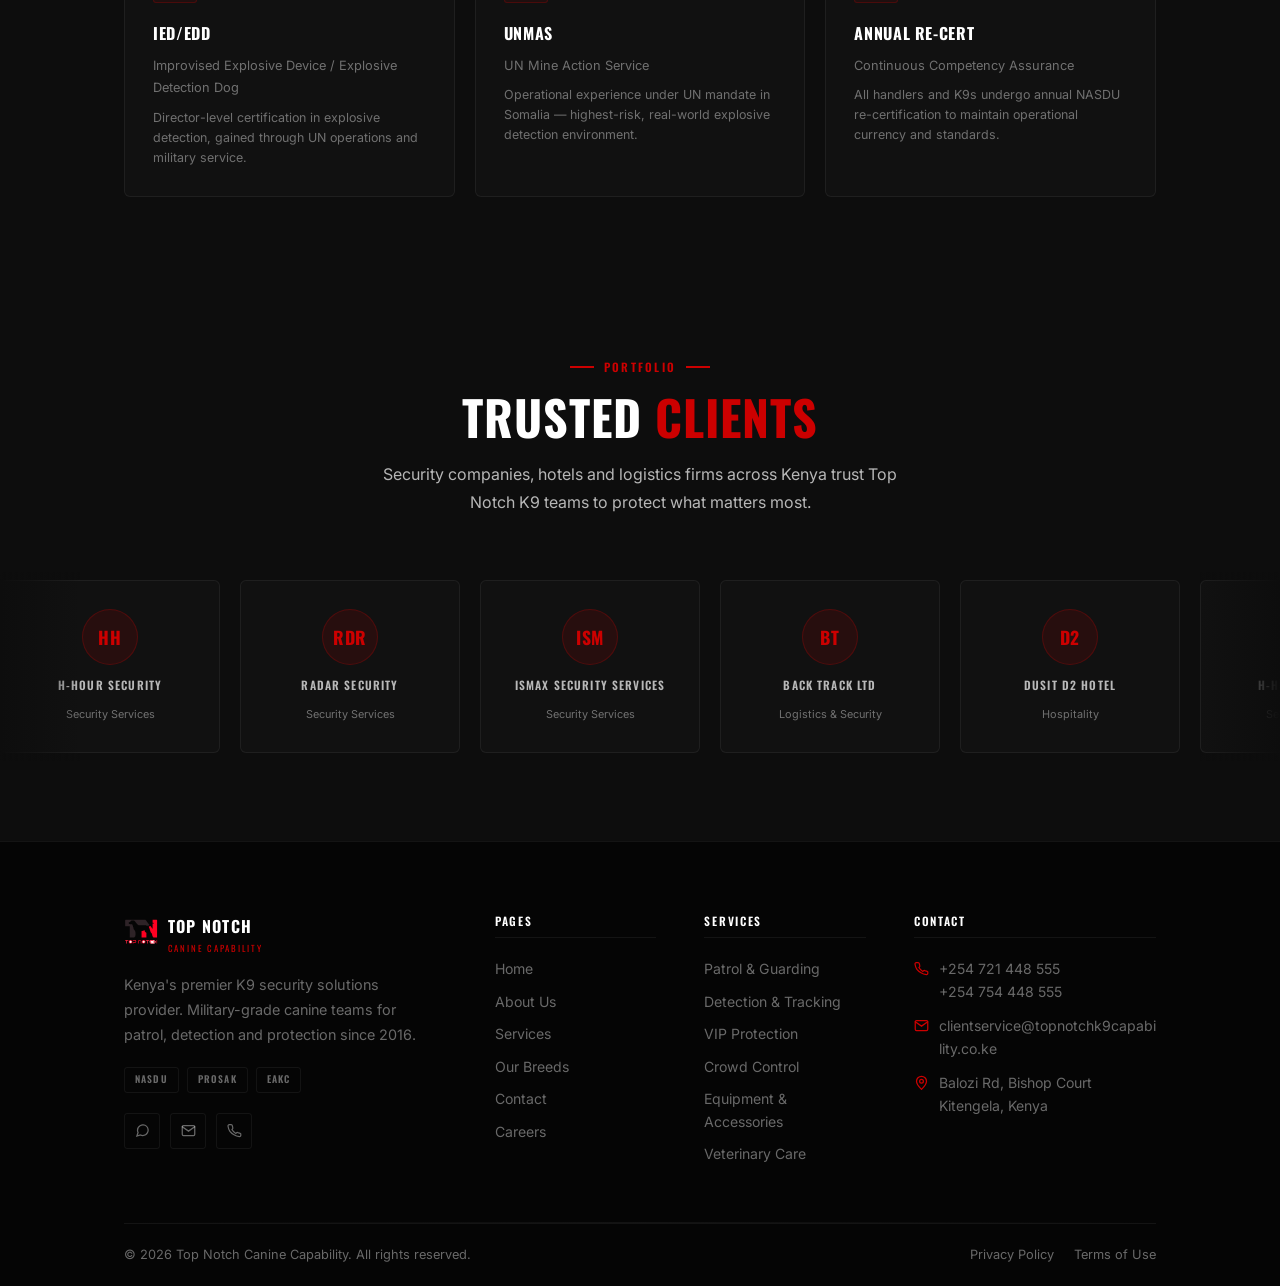
==== commit 47d19067: "style: extend red/white/black theme consistently across all pages About:  who-section + values-secti" ====
--- a/about.html
+++ b/about.html
@@ -78,11 +78,12 @@
     .cert-full { font-size: 0.8rem; color: var(--white-40); margin-bottom: 8px; }
     .cert-note { font-size: 0.78rem; color: var(--white-40); line-height: 1.6; }
 
-    .values-section { padding: 80px 0; background: var(--bg); }
+    .values-section { padding: 80px 0; background: #F2F2F2; }
+    .values-section .section-title { color: #0A0A0A; }
     .values-grid { display: grid; grid-template-columns: repeat(4, 1fr); gap: 20px; }
     .value-item { text-align: center; padding: 32px 20px; }
     .value-num { font-family: var(--font-heading); font-size: 3rem; font-weight: 700; color: var(--red); line-height: 1; margin-bottom: 8px; }
-    .value-label { font-family: var(--font-heading); font-size: 0.75rem; font-weight: 600; letter-spacing: 0.12em; text-transform: uppercase; color: var(--white-70); }
+    .value-label { font-family: var(--font-heading); font-size: 0.75rem; font-weight: 600; letter-spacing: 0.12em; text-transform: uppercase; color: #555; }
 
     @media (max-width: 1024px) {
       .about-full-grid { grid-template-columns: 1fr; gap: 40px; }
@@ -231,9 +232,10 @@
 <!-- WHO WE ARE -->
 <section class="who-section" aria-label="Who we are">
   <style>
-    .who-section { padding: 80px 0; }
+    .who-section { padding: 80px 0; background: #F2F2F2; }
     .who-inner { max-width: 860px; margin: 0 auto; text-align: center; }
-    .who-inner p { color: var(--white-70); line-height: 1.9; font-size: 1.05rem; margin-bottom: 20px; }
+    .who-inner .section-title { color: #0A0A0A; }
+    .who-inner p:not(.section-label) { color: #555; line-height: 1.9; font-size: 1.05rem; margin-bottom: 20px; }
     .who-inner p:last-child { margin-bottom: 0; }
   </style>
   <div class="container">
--- a/css/style.css
+++ b/css/style.css
@@ -561,19 +561,19 @@
    STATS BAR
 ═══════════════════════════════════════════════ */
 .stats-bar {
-  background: var(--bg-card);
-  border-top: 1px solid var(--white-10);
-  border-bottom: 1px solid var(--white-10);
+  background: var(--red);
+  border-top: none;
+  border-bottom: none;
   padding: 40px 0;
 }
 .stats-grid {
   display: grid;
   grid-template-columns: repeat(4, 1fr);
   gap: 1px;
-  background: var(--white-10);
+  background: rgba(255,255,255,0.2);
 }
 .stat-item {
-  background: var(--bg-card);
+  background: transparent;
   padding: 32px 24px;
   text-align: center;
   position: relative;
@@ -586,14 +586,14 @@
   letter-spacing: -0.01em;
   line-height: 1;
 }
-.stat-number .suffix { color: var(--red); }
+.stat-number .suffix { color: rgba(255,255,255,0.85); }
 .stat-label {
   font-family: var(--font-heading);
   font-size: 0.72rem;
   font-weight: 500;
   letter-spacing: 0.12em;
   text-transform: uppercase;
-  color: var(--white-40);
+  color: rgba(255,255,255,0.75);
   margin-top: 8px;
 }
 
@@ -980,8 +980,11 @@
 ═══════════════════════════════════════════════ */
 #faq {
   padding: 96px 0;
-  background: var(--bg);
-}
+  background: #F2F2F2;
+}
+#faq .section-title { color: #0A0A0A; }
+#faq .section-title span { color: var(--red); }
+#faq .section-desc { color: #555; }
 .faq-grid {
   display: grid;
   grid-template-columns: 1fr 1fr;
@@ -1039,3 +1042,44 @@
 @media (max-width: 768px) { .faq-grid { grid-template-columns: 1fr; } #faq { padding: 64px 0; } }
 @media (max-width: 480px) { #faq { padding: 48px 0; } .faq-question { padding: 16px 18px; } .faq-answer { padding: 12px 18px 16px; } }
 @keyframes spin { to { transform: rotate(360deg); } }
+
+/* ── PARALLAX BAND ────────────────────────────── */
+.parallax-band {
+  background-image: url('../images/action-malinois-handler.jpg');
+  background-size: cover;
+  background-position: center 30%;
+  background-attachment: fixed;
+  min-height: 460px;
+  position: relative;
+  display: flex;
+  align-items: center;
+}
+.parallax-overlay {
+  position: absolute;
+  inset: 0;
+  background: linear-gradient(135deg, rgba(10,10,10,0.9) 0%, rgba(204,0,0,0.2) 100%);
+  display: flex;
+  align-items: center;
+  width: 100%;
+}
+.parallax-content {
+  max-width: 600px;
+  padding: 5rem 0;
+}
+.parallax-content .section-label { color: rgba(255,255,255,0.6); }
+.parallax-content h2 {
+  font-family: var(--font-heading);
+  font-size: clamp(2rem, 5vw, 3.4rem);
+  font-weight: 700;
+  text-transform: uppercase;
+  letter-spacing: 0.03em;
+  color: var(--white);
+  margin: 12px 0 16px;
+  line-height: 1.1;
+}
+.parallax-content p { color: rgba(255,255,255,0.7); margin-bottom: 2rem; }
+.parallax-actions { display: flex; gap: 1rem; flex-wrap: wrap; }
+@media (max-width: 768px) {
+  .parallax-band { background-attachment: scroll; min-height: 380px; }
+  .parallax-content { padding: 4rem 0; }
+}
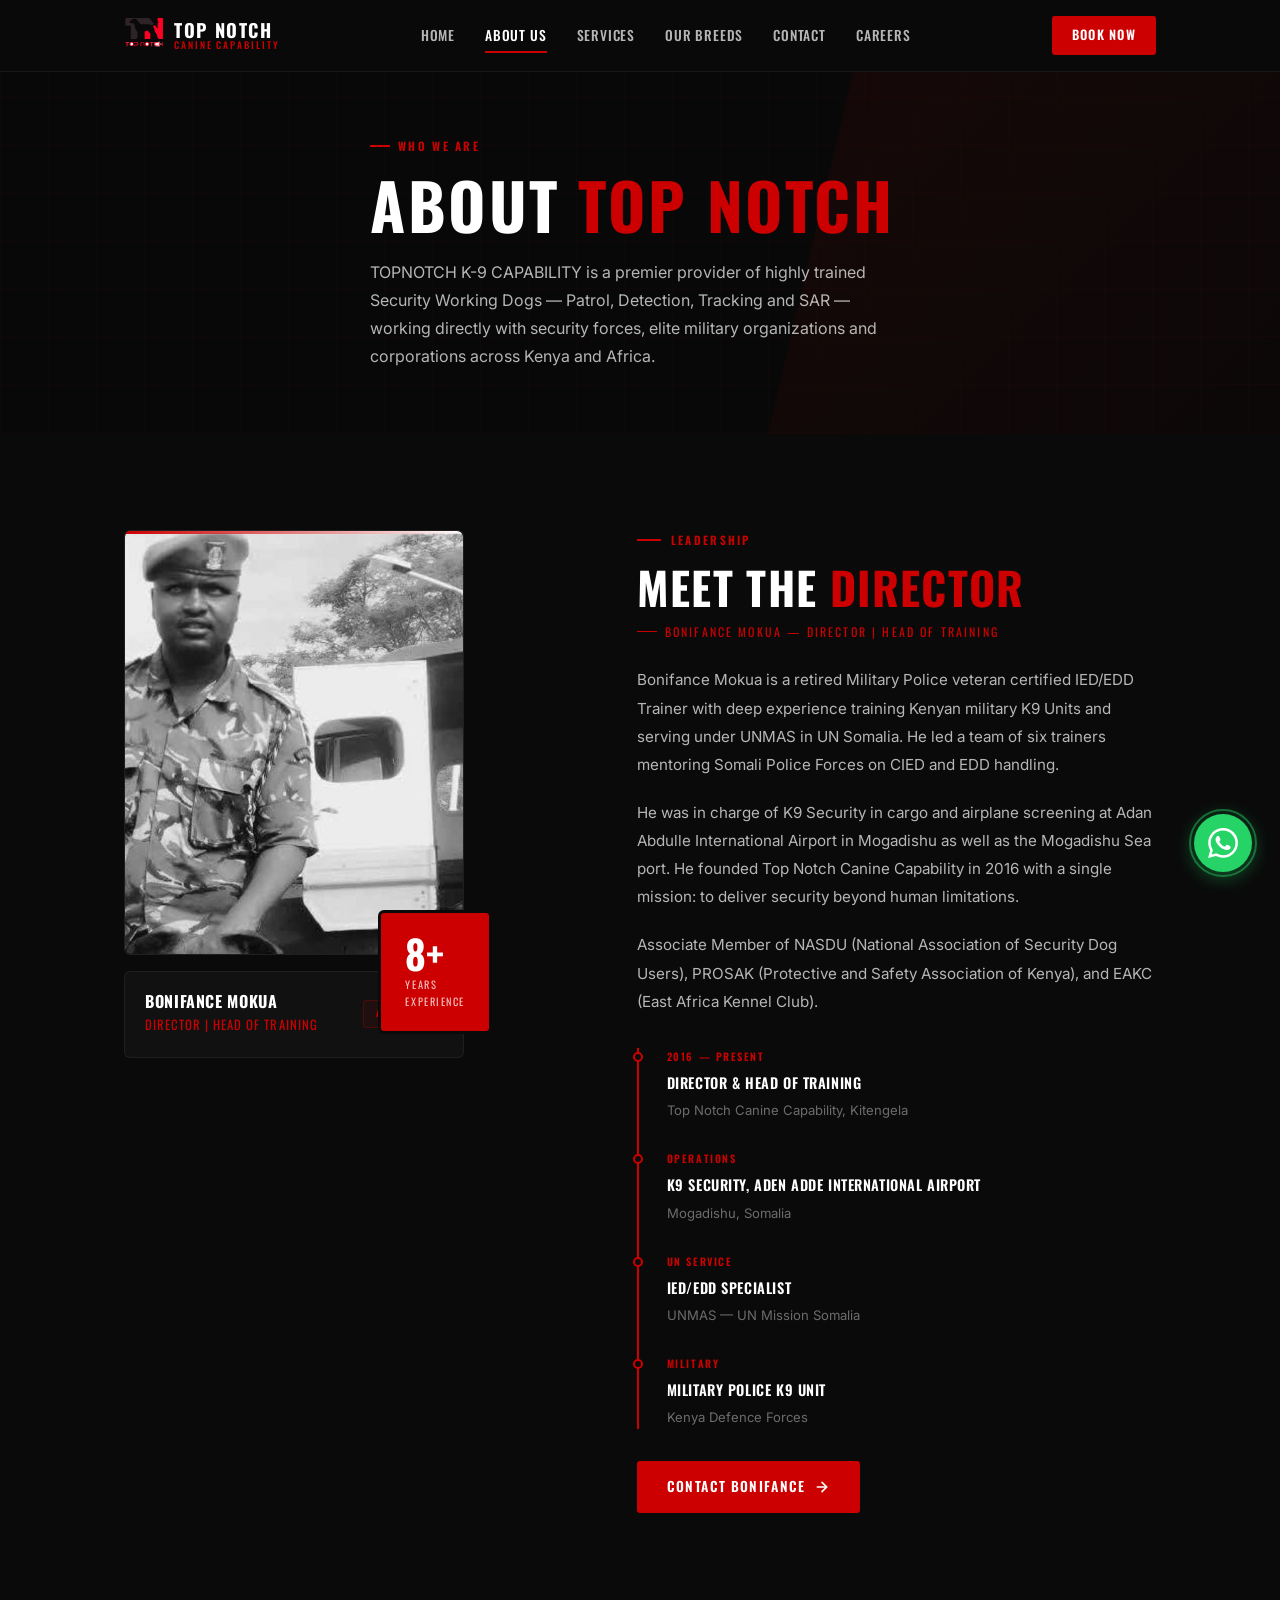
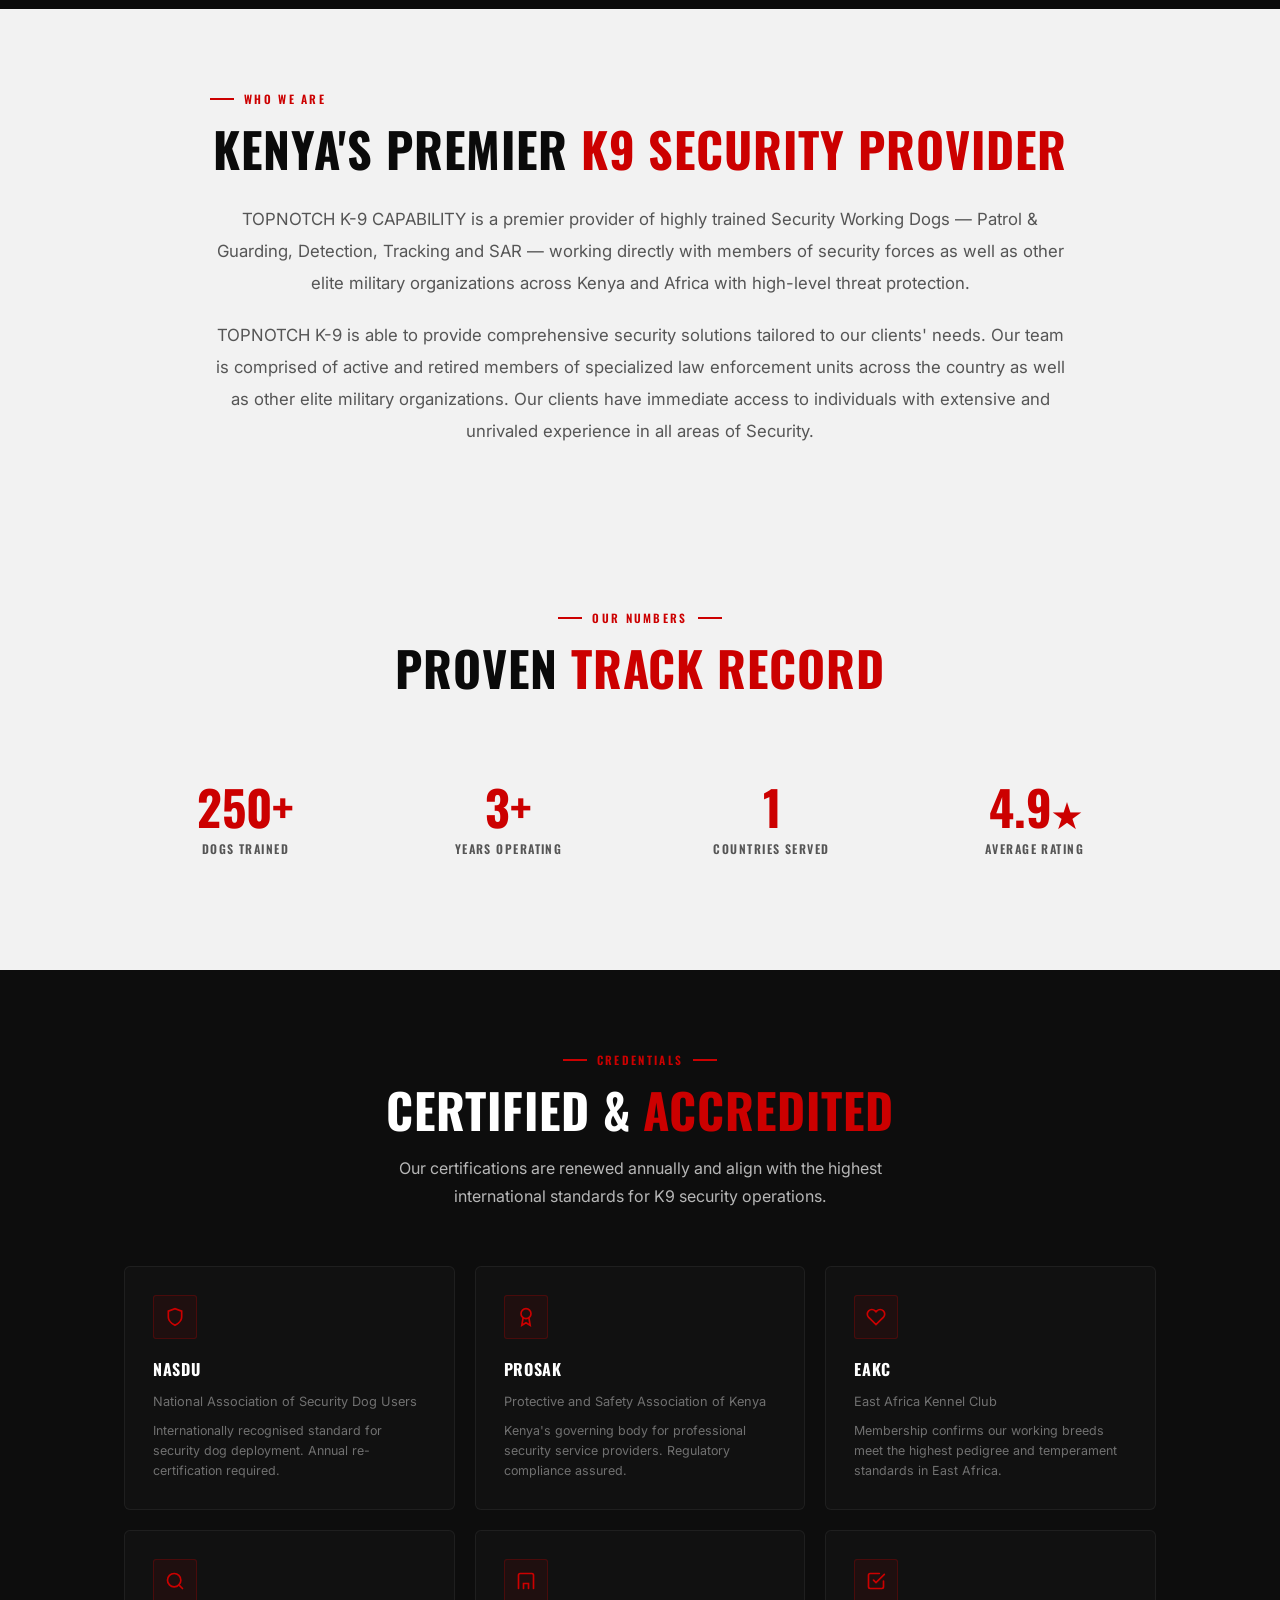
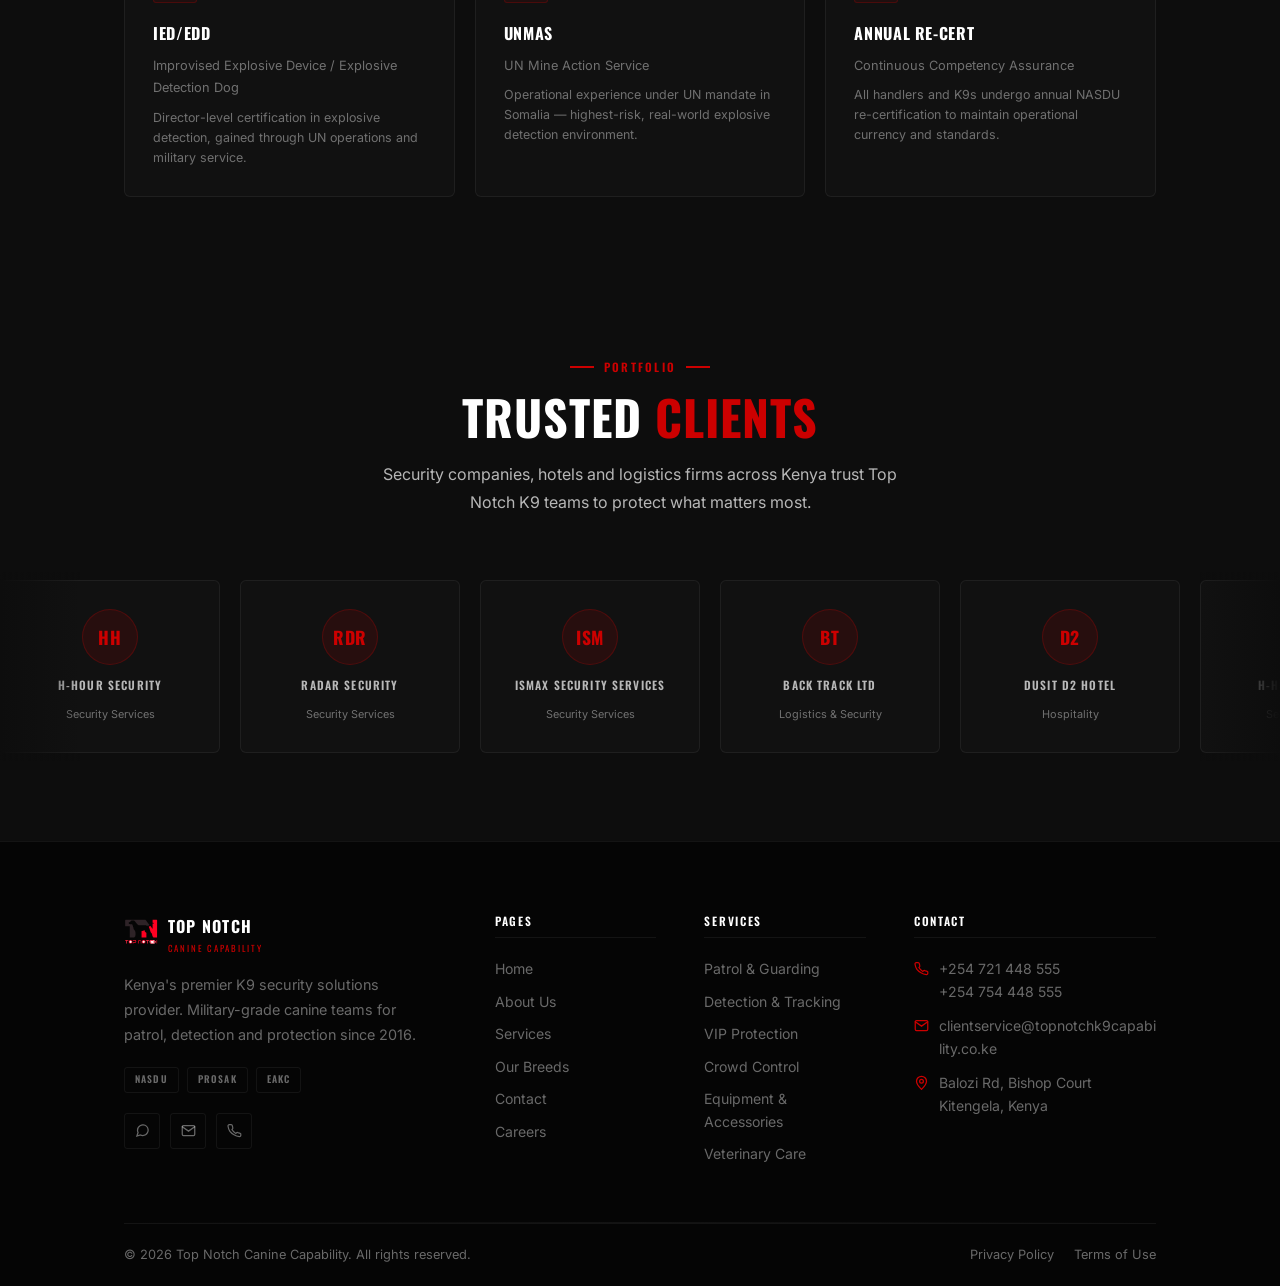
==== commit 95df22e2: "Matching about and home leader photos" ====
--- a/about.html
+++ b/about.html
@@ -16,9 +16,11 @@
     .about-full-grid { display: grid; grid-template-columns: 1fr 1.2fr; gap: 80px; align-items: start; }
     .bio-img {
       position: sticky; top: calc(var(--nav-h) + 24px);
+      max-width: 340px;
+      overflow: visible;
     }
     .bio-img-frame {
-      aspect-ratio: 3/4; background: var(--bg-card);
+      aspect-ratio: 4/5; background: var(--bg-card);
       border: 1px solid var(--white-10); border-radius: var(--radius-md);
       overflow: hidden; position: relative;
     }
@@ -35,6 +37,15 @@
     }
     .bio-img-placeholder svg { width: 80px; height: 80px; stroke: var(--white-10); }
     .bio-img-placeholder span { font-family: var(--font-heading); font-size: 0.7rem; letter-spacing: 0.15em; text-transform: uppercase; color: var(--white-40); }
+    .bio-badge-card {
+      position: absolute; bottom: 24px; right: -28px; z-index: 4;
+      background: var(--red);
+      border-radius: var(--radius-md);
+      padding: 20px 24px;
+      border: 3px solid var(--bg);
+    }
+    .bio-badge-card .num { font-family: var(--font-heading); font-size: 2.5rem; font-weight: 700; color: var(--white); line-height: 1; }
+    .bio-badge-card .lbl { font-family: var(--font-heading); font-size: 0.65rem; letter-spacing: 0.15em; text-transform: uppercase; color: rgba(255,255,255,0.75); margin-top: 4px; }
     .bio-name-card {
       background: var(--bg-card); border: 1px solid var(--white-10);
       border-radius: var(--radius-md); padding: 20px; margin-top: 16px;
@@ -87,7 +98,7 @@
 
     @media (max-width: 1024px) {
       .about-full-grid { grid-template-columns: 1fr; gap: 40px; }
-      .bio-img { position: static; max-width: 380px; }
+      .bio-img { position: static; max-width: 380px; overflow: visible; }
       .about-full { padding: 64px 0; }
       .certs-section { padding: 56px 0; }
       .values-section { padding: 56px 0; }
@@ -98,12 +109,15 @@
       .bio-img { max-width: 100%; }
       .exp-timeline { margin: 24px 0; }
       .bio-content h2 { font-size: clamp(1.6rem, 6vw, 2.2rem); }
+      .bio-badge-card { bottom: -16px; right: -8px; padding: 14px 18px; }
+      .bio-badge-card .num { font-size: 2rem; }
     }
     @media (max-width: 640px) {
       .about-full { padding: 48px 0; }
       .certs-grid { grid-template-columns: 1fr; }
       .bio-img-frame { aspect-ratio: 4/3; }
       .bio-name-card { flex-direction: column; align-items: flex-start; gap: 8px; }
+      .bio-badge-card { bottom: 12px; right: 12px; position: relative; margin-top: 12px; display: inline-block; }
     }
     @media (max-width: 480px) {
       .values-grid { grid-template-columns: 1fr 1fr; }
@@ -173,6 +187,10 @@
             <span>Photo — Bonifance Mokua</span>
           </div>
         </div>
+        <div class="bio-badge-card" aria-label="8 years of experience">
+          <div class="num">8+</div>
+          <div class="lbl">Years<br>Experience</div>
+        </div>
         <div class="bio-name-card">
           <div>
             <h3>Bonifance Mokua</h3>
--- a/css/style.css
+++ b/css/style.css
@@ -569,14 +569,18 @@
 .stats-grid {
   display: grid;
   grid-template-columns: repeat(4, 1fr);
-  gap: 1px;
-  background: rgba(255,255,255,0.2);
+  gap: 0;
+  background: transparent;
 }
 .stat-item {
   background: transparent;
   padding: 32px 24px;
   text-align: center;
   position: relative;
+  border-right: 1px solid rgba(255,255,255,0.22);
+}
+.stat-item:last-child {
+  border-right: none;
 }
 .stat-number {
   font-family: var(--font-heading);
@@ -714,6 +718,9 @@
   .nav-hamburger { display: flex; }
 
   .stats-grid { grid-template-columns: repeat(2, 1fr); }
+  .stat-item:nth-child(even) { border-right: none; }
+  .stat-item:nth-child(1),
+  .stat-item:nth-child(2) { border-bottom: 1px solid rgba(255,255,255,0.22); }
   .footer-grid { grid-template-columns: 1fr; }
 
   .section-header { margin-bottom: 32px; }
@@ -754,7 +761,7 @@
   .logo-text .top { font-size: 0.95rem; }
   .logo-text .sub { font-size: 0.52rem; letter-spacing: 0.12em; }
 
-  .stats-grid { grid-template-columns: 1fr 1fr; gap: 1px; }
+  .stats-grid { grid-template-columns: 1fr 1fr; }
   .stat-item { padding: 20px 12px; }
   .stat-number { font-size: clamp(1.8rem, 8vw, 2.5rem); }
 
